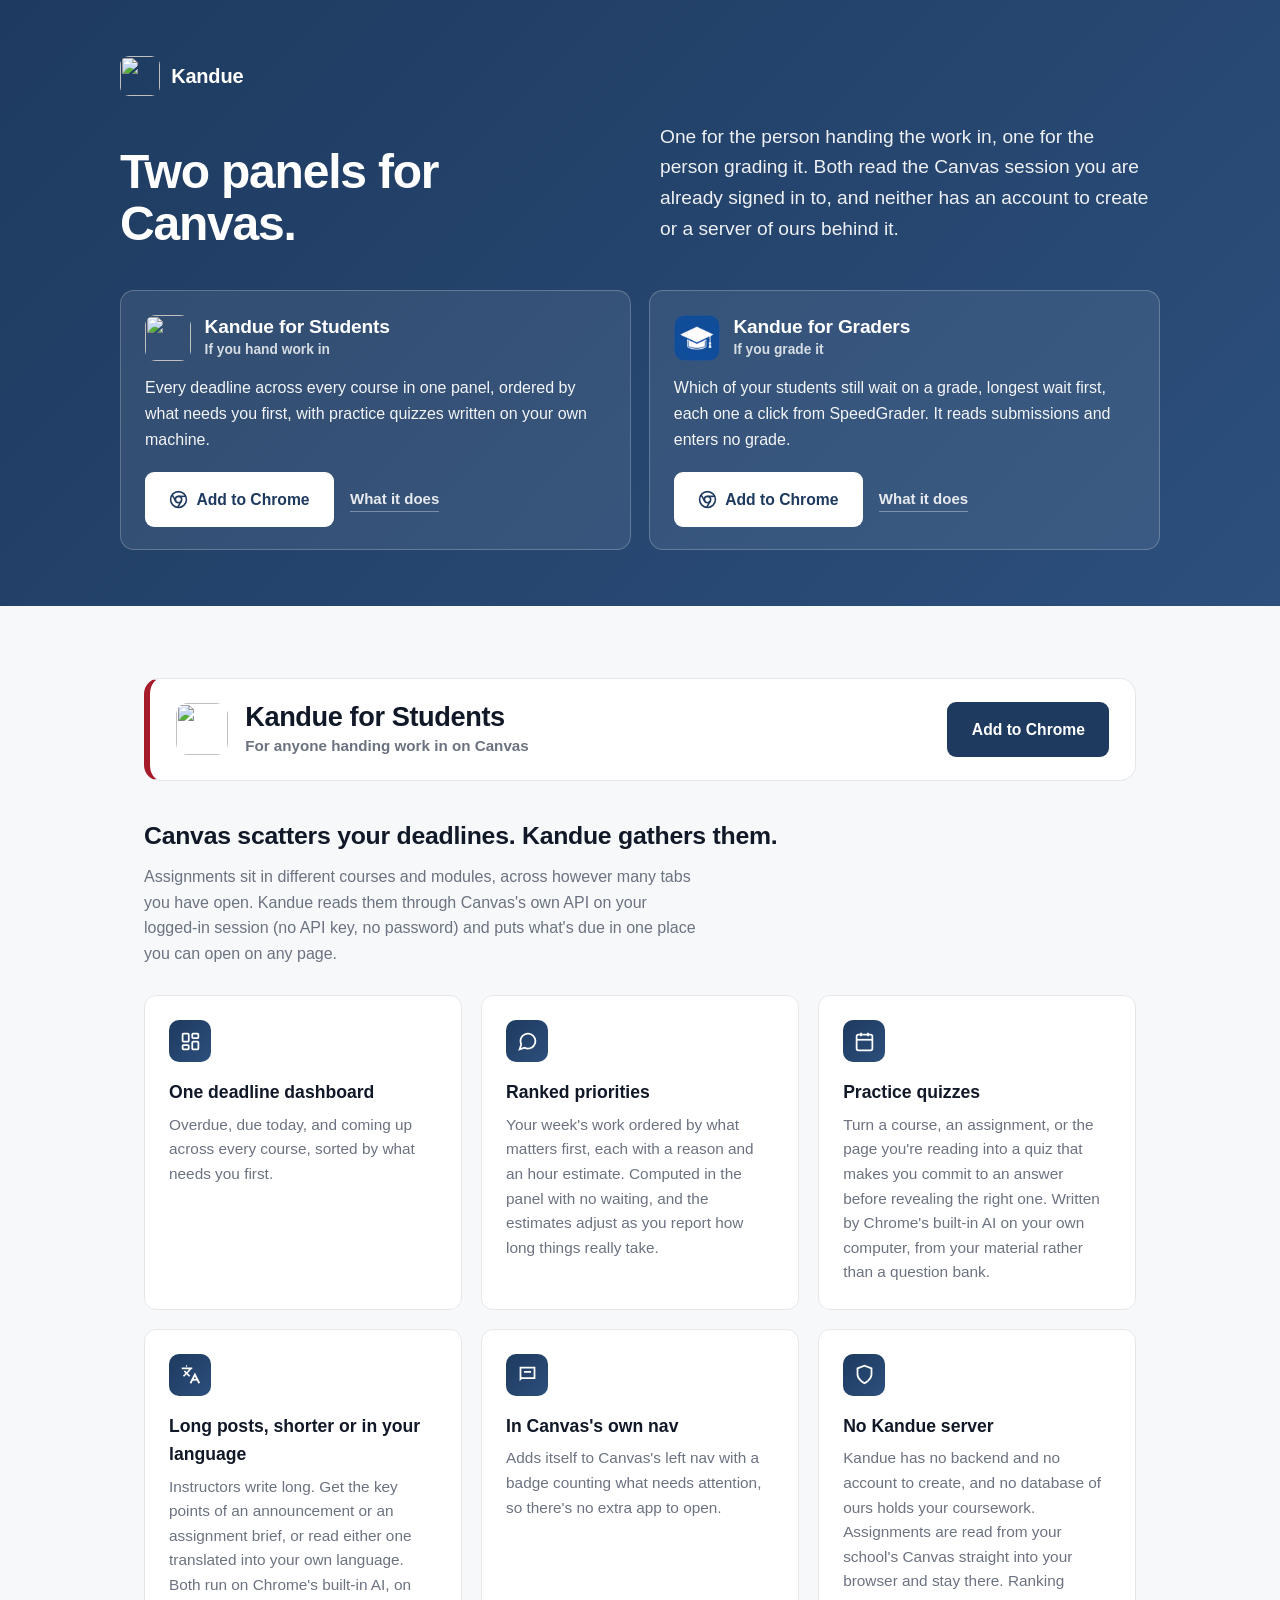
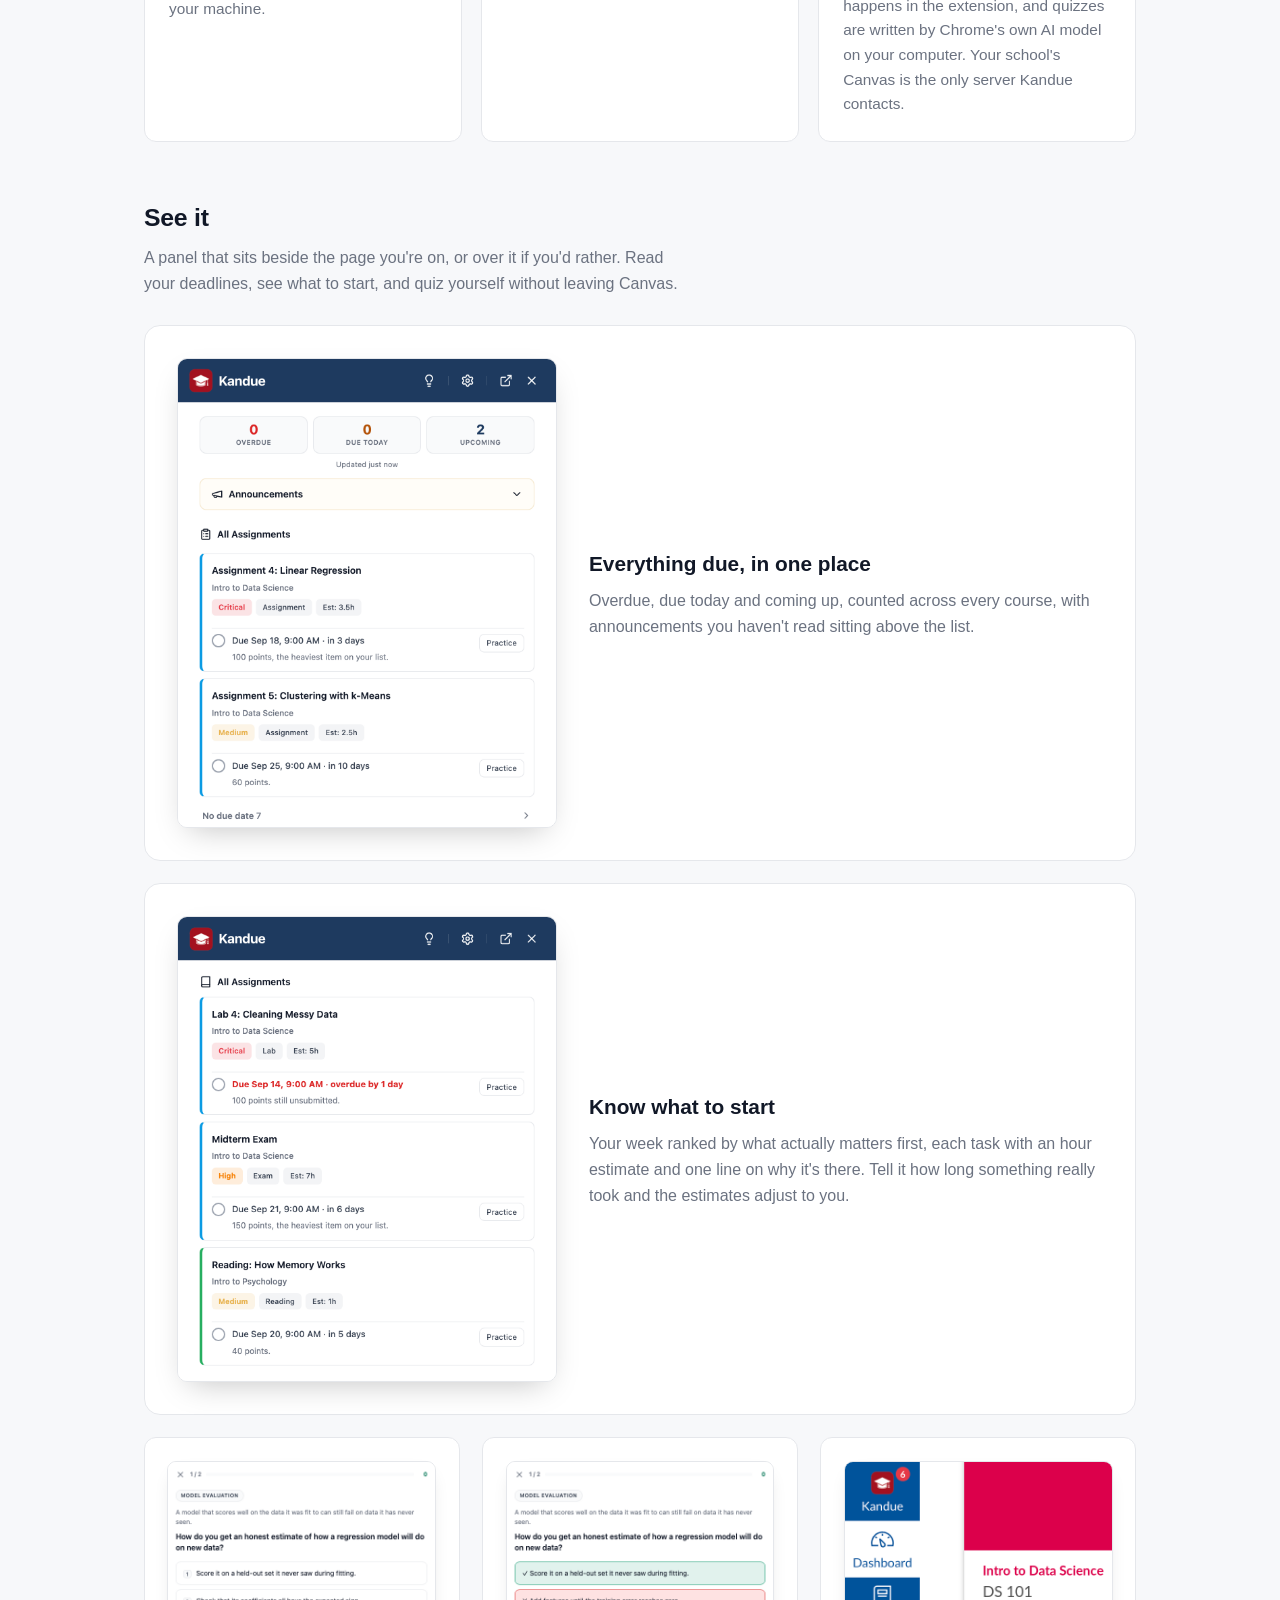
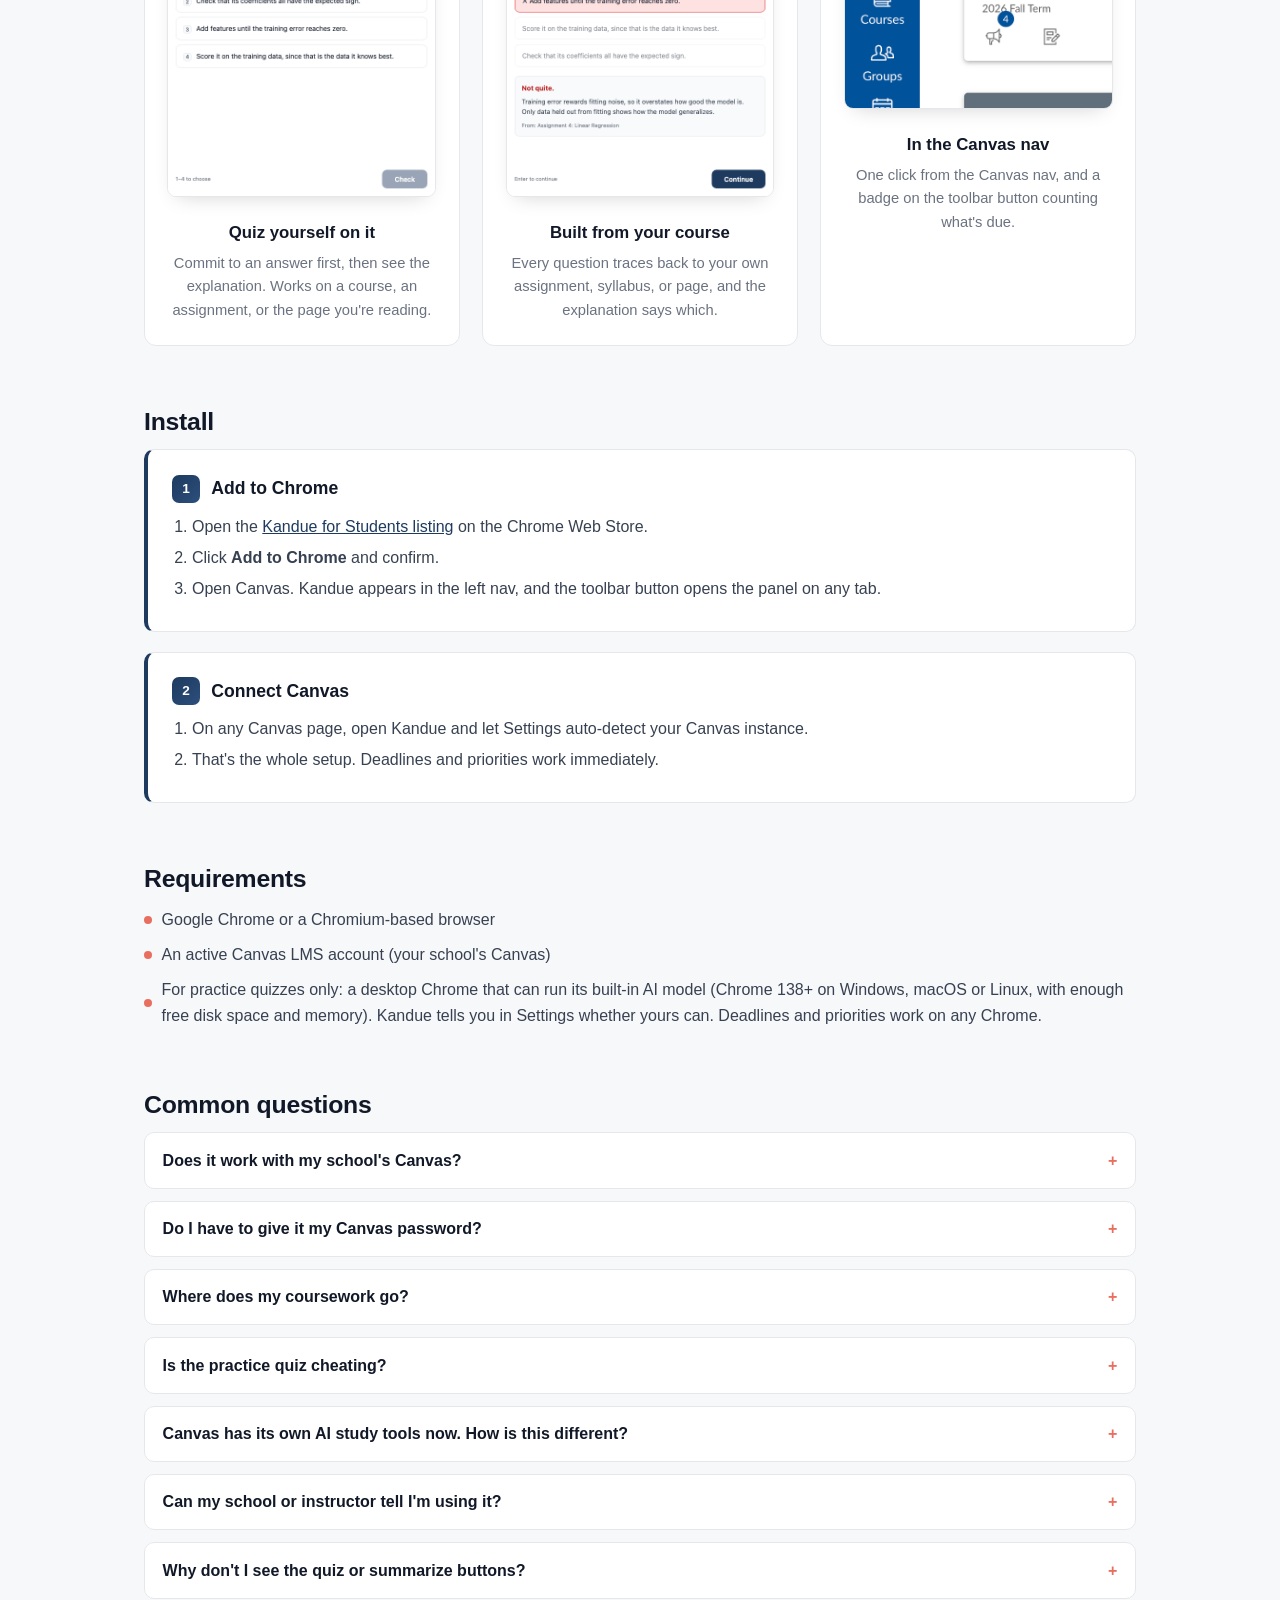
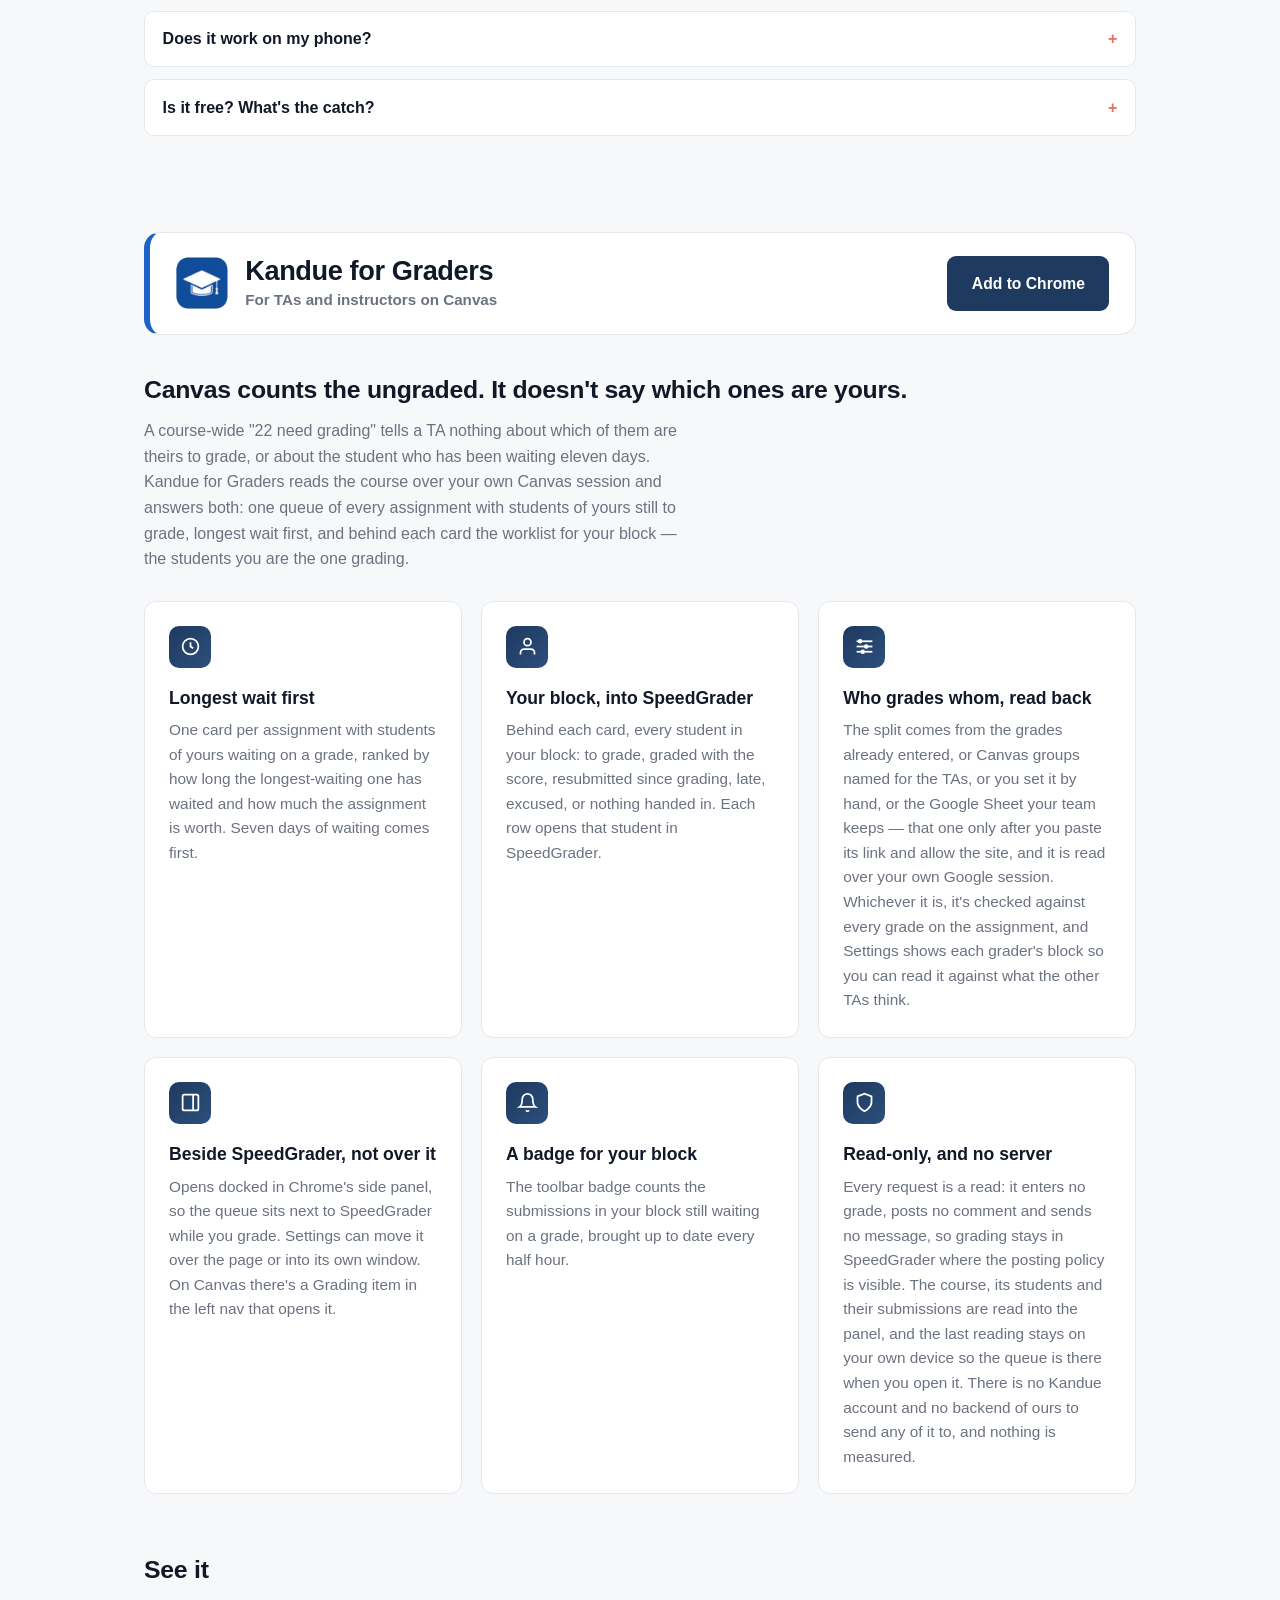
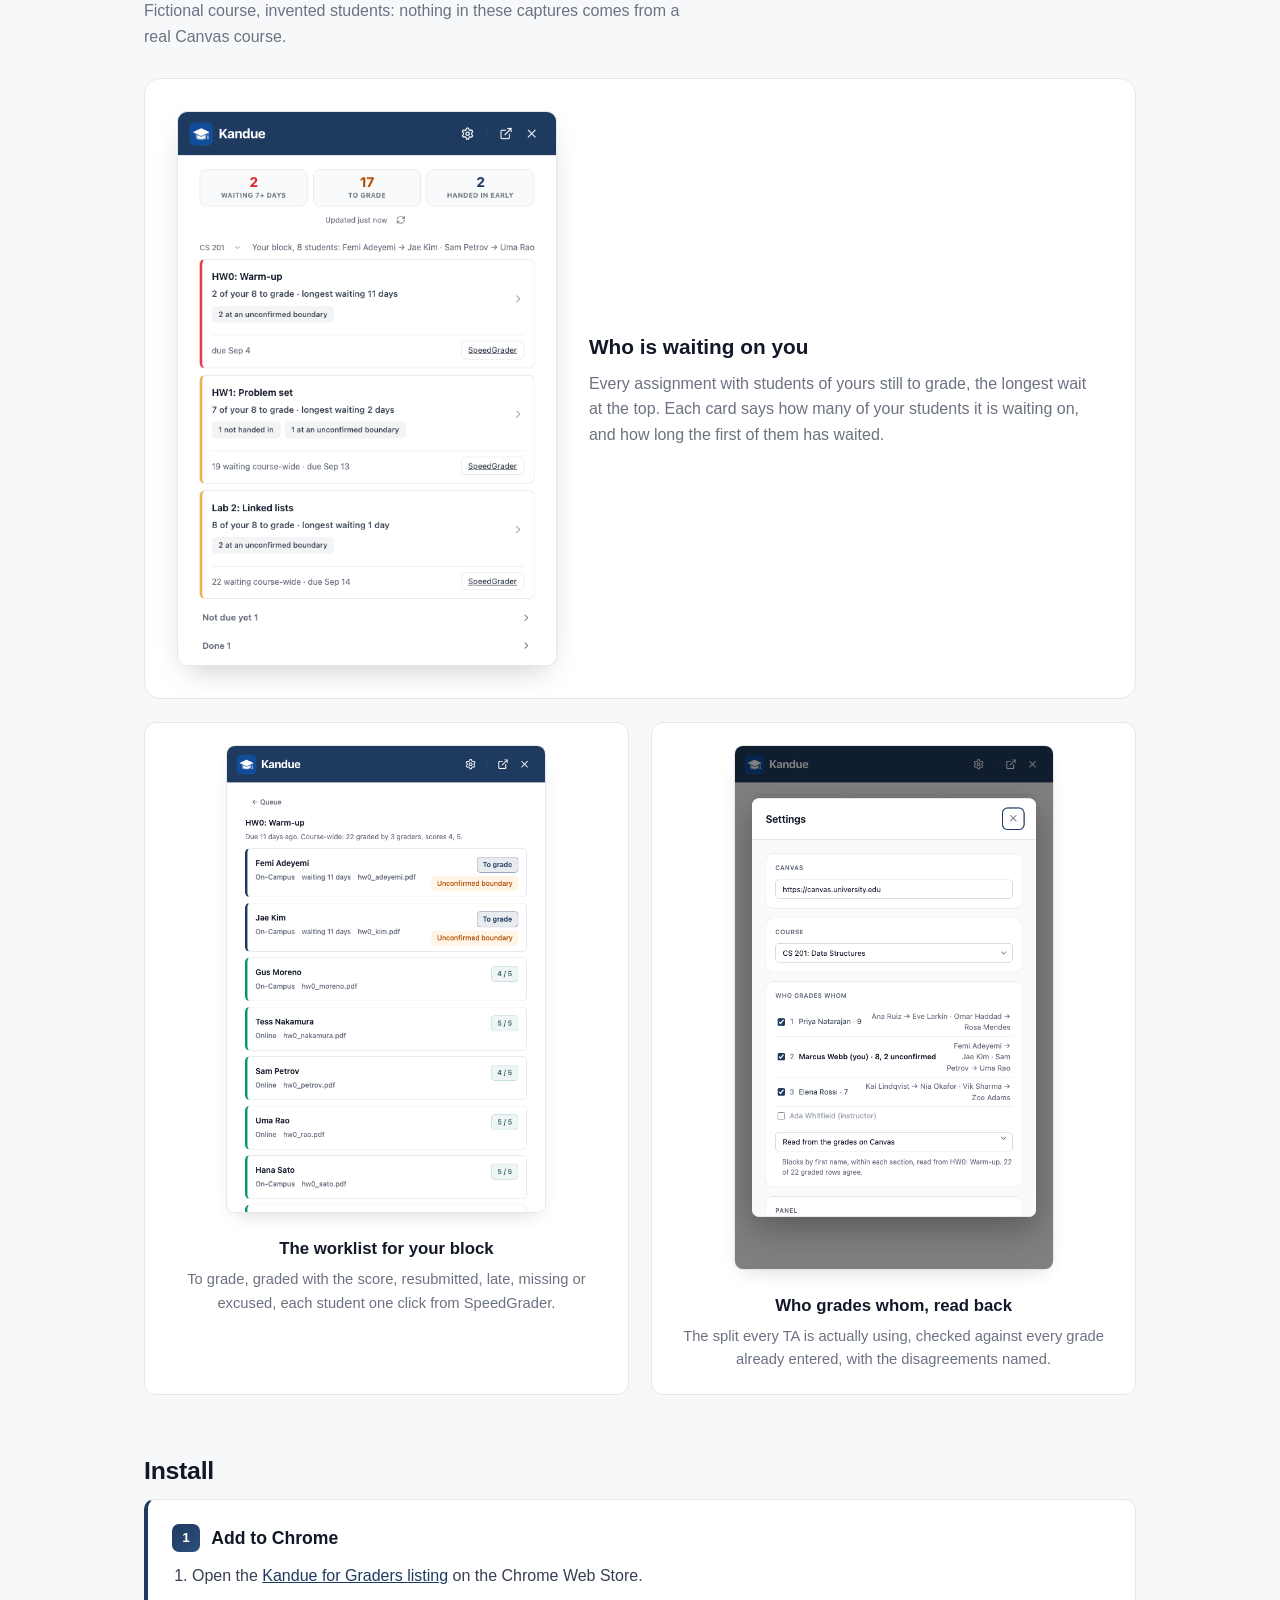
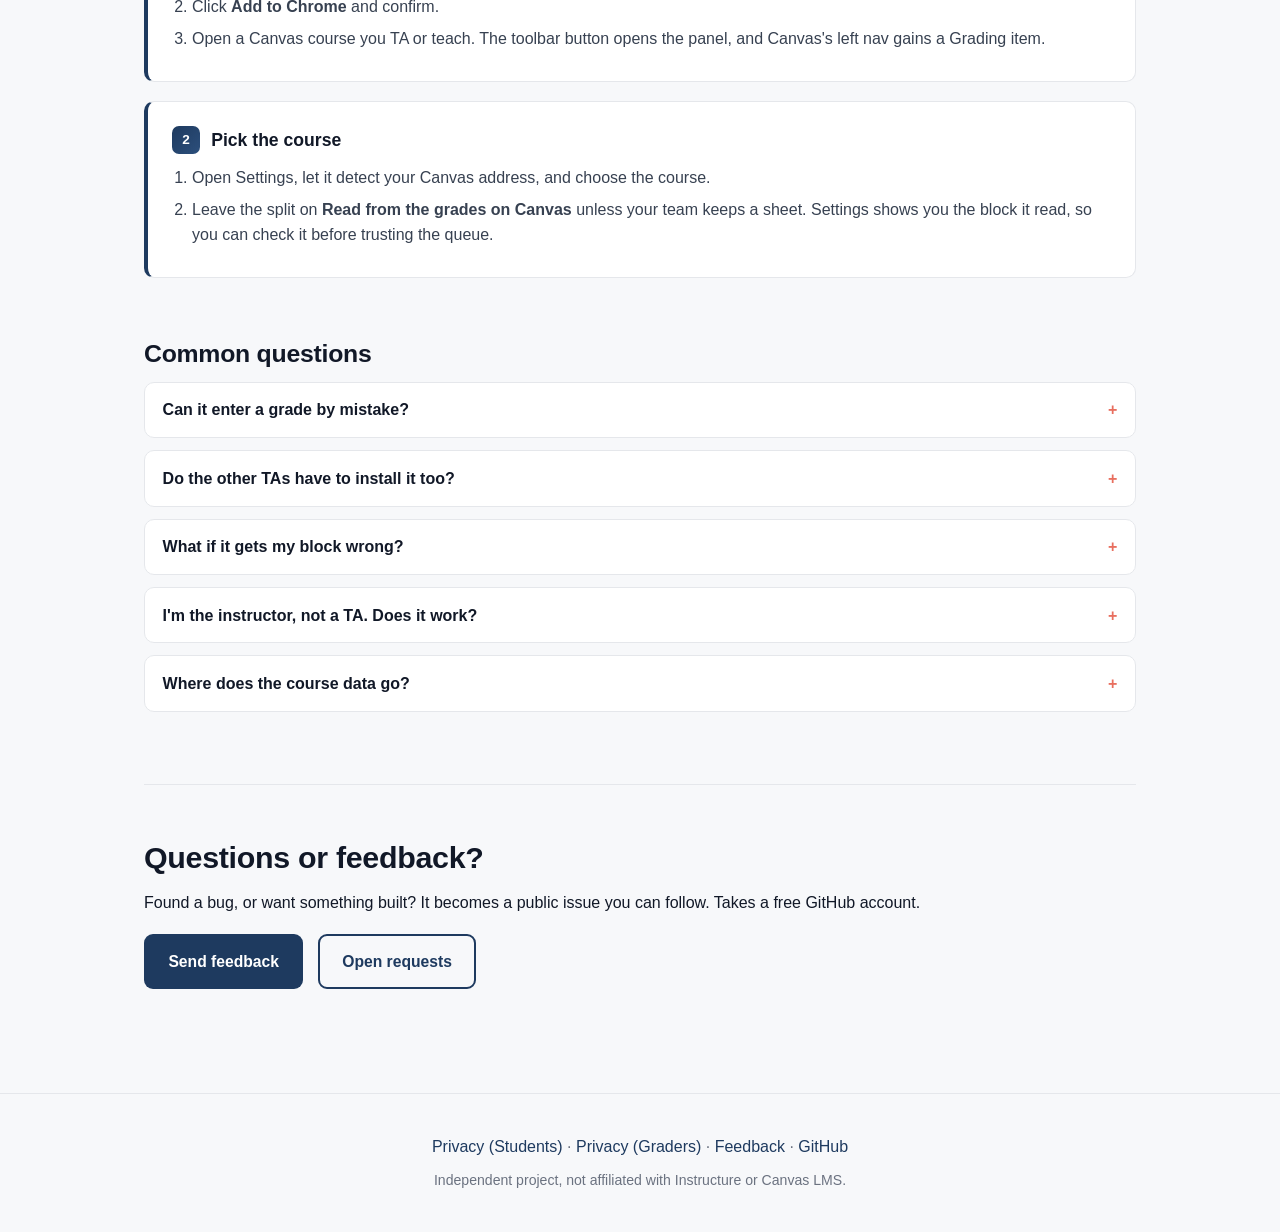
==== docs/index.html @ 19f3e40b "Cold read: the graders copy said the reading is not kept, and it is Three things a TA with no histor" ====
<!DOCTYPE html>
<html lang="en">
<head>
    <meta charset="UTF-8">
    <meta name="viewport" content="width=device-width, initial-scale=1.0">
    <title>Kandue: two panels for Canvas</title>
    <meta name="description" content="Two Chrome extensions for Canvas LMS. Kandue for Students puts every deadline in one panel, ranked, with practice quizzes written by Chrome's built-in AI on your own machine. Kandue for Graders shows a TA which students still wait on a grade, longest wait first. No signup, no API key, and no server of ours.">
    <link rel="icon" href="icon.png" type="image/png">

    <!-- Social sharing -->
    <meta property="og:type" content="website">
    <meta property="og:title" content="Kandue: two panels for Canvas">
    <meta property="og:description" content="One panel for the student handing work in, one for the TA grading it. Both read your own Canvas session, with no account to create and no server of ours.">
    <!-- og:image must be absolute: scrapers resolve it with no base document, so a
         bare filename silently yields a preview card with no image. -->
    <meta property="og:image" content="https://kandue.app/ss1.png">
    <meta property="og:image:alt" content="The Kandue panel listing Canvas assignments by due date">
    <meta property="og:url" content="https://kandue.app/">
    <meta name="twitter:card" content="summary_large_image">

    <link rel="stylesheet" href="motion.css">
    <style>
        :root {
            --navy: #1E3A5F;
            --navy-2: #2C4F7C;
            --coral: #E86F5F;
            --ink: #111827;
            --muted: #6B7280;
            --line: #E5E7EB;
            --bg: #F7F8FA;
            --card: #FFFFFF;
            --grad: linear-gradient(135deg, #1E3A5F 0%, #2C4F7C 100%);
            /* The two products are told apart by their own icons in the store and
               in Chrome's toolbar, so the page uses the same two colours as its
               only product-level distinction: everything else stays shared, which
               is the true thing about them. */
            --students: #A61B29;
            --graders: #1D63C7;
        }
        * { margin: 0; padding: 0; box-sizing: border-box; }
        html { scroll-behavior: smooth; }
        body {
            font-family: -apple-system, BlinkMacSystemFont, 'Segoe UI', Roboto, 'Helvetica Neue', Arial, sans-serif;
            line-height: 1.6;
            color: var(--ink);
            background: var(--bg);
            -webkit-font-smoothing: antialiased;
        }
        a { color: var(--navy); }
        :focus-visible { outline: 3px solid var(--coral); outline-offset: 2px; border-radius: 4px; }

        /* ── Hero ─────────────────────────────────────────────── */
        .hero {
            background: var(--grad);
            color: #fff;
            padding: 3.5rem 1.5rem 3.5rem;
        }
        .hero-inner { max-width: 1040px; margin: 0 auto; }
        /* Headline and lede share the width rather than stacking in the left
           half, which left the top right of the band empty. */
        .hero-top { display: grid; grid-template-columns: 1fr 1fr; gap: 2.5rem; align-items: end; }
        .brand { display: flex; align-items: center; gap: 0.7rem; margin-bottom: 1.6rem; }
        .brand img { width: 40px; height: 40px; border-radius: 9px; }
        .brand span { font-size: 1.25rem; font-weight: 800; letter-spacing: -0.01em; }
        .hero h1 {
            font-size: 3rem;
            font-weight: 800;
            line-height: 1.08;
            letter-spacing: -0.025em;
        }
        .hero .lede { font-size: 1.2rem; opacity: 0.92; max-width: 46ch; padding-bottom: 0.35rem; }

        /* ── The two products ─────────────────────────────────── */
        /* The page's structure is the split itself: a visitor arrives here from
           one of two store listings and the first thing the page owes them is
           which half is theirs. */
        .chooser {
            display: grid; grid-template-columns: 1fr 1fr; gap: 1.1rem;
            margin-top: 2.5rem;
        }
        .pick {
            background: rgba(255,255,255,0.08);
            border: 1px solid rgba(255,255,255,0.22);
            border-radius: 14px; padding: 1.5rem 1.5rem 1.35rem;
            display: flex; flex-direction: column;
        }
        .pick-top { display: flex; align-items: center; gap: 0.85rem; margin-bottom: 0.9rem; }
        .pick-top img { width: 46px; height: 46px; border-radius: 11px; flex-shrink: 0; }
        .pick-name { font-size: 1.2rem; font-weight: 800; letter-spacing: -0.01em; line-height: 1.25; }
        .pick-who { font-size: 0.86rem; opacity: 0.8; font-weight: 600; }
        .pick-line { font-size: 1rem; opacity: 0.94; margin-bottom: 1.25rem; flex-grow: 1; }
        .pick-cta { display: flex; align-items: center; gap: 1rem; flex-wrap: wrap; }
        .pick-more { color: #fff; opacity: 0.88; font-weight: 600; font-size: 0.94rem; text-decoration: none; border-bottom: 1px solid rgba(255,255,255,0.4); }
        .pick-more:hover { opacity: 1; }

        .cta-buttons { display: flex; gap: 0.9rem; flex-wrap: wrap; }
        .btn {
            display: inline-flex; align-items: center; gap: 0.5rem;
            padding: 0.8rem 1.4rem; border-radius: 9px;
            text-decoration: none; font-weight: 700; font-size: 0.98rem;
            transition: transform 0.15s var(--ease), box-shadow 0.15s var(--ease), background 0.15s var(--ease);
            border: 2px solid transparent;
        }
        .btn-primary { background: #fff; color: var(--navy); }
        .btn-primary:hover { transform: translateY(-2px); box-shadow: 0 10px 24px rgba(0,0,0,0.25); }
        .btn-ghost { background: transparent; color: #fff; border-color: rgba(255,255,255,0.5); }
        .btn-ghost:hover { background: rgba(255,255,255,0.1); }
        .btn-solid { background: var(--navy); color: #fff; }
        .btn-solid:hover { transform: translateY(-2px); box-shadow: 0 10px 24px rgba(30,58,95,0.3); }
        .btn-outline { background: transparent; color: var(--navy); border-color: var(--navy); }
        .btn-outline:hover { background: rgba(30,58,95,0.07); }
        .icon { width: 19px; height: 19px; flex-shrink: 0; }

        /* ── Layout ───────────────────────────────────────────── */
        main { max-width: 1040px; margin: 0 auto; padding: 3rem 1.5rem; }
        .section { margin-bottom: 3.5rem; }
        .section > h3 {
            font-size: 1.55rem; font-weight: 800; letter-spacing: -0.01em;
            margin-bottom: 0.5rem; color: var(--ink);
        }
        .section > .sub { color: var(--muted); margin-bottom: 1.8rem; max-width: 62ch; }

        /* A product's own run of the page, opened by a header band carrying its
           icon and its Add to Chrome, so scrolling never leaves you unsure which
           extension the screenshots below belong to. */
        .product { scroll-margin-top: 1rem; padding-top: 1.5rem; margin-bottom: 4.5rem; }
        .product-head {
            display: flex; align-items: center; gap: 1.1rem; flex-wrap: wrap;
            padding: 1.4rem 1.6rem; border-radius: 16px;
            background: var(--card); border: 1px solid var(--line);
            border-left: 6px solid var(--accent);
            margin-bottom: 2.2rem;
        }
        .product-head img { width: 52px; height: 52px; border-radius: 12px; }
        .product-head .titles { flex-grow: 1; min-width: 14rem; }
        .product-head h2 { font-size: 1.7rem; font-weight: 800; letter-spacing: -0.015em; line-height: 1.2; }
        .product-head .who { color: var(--muted); font-weight: 600; font-size: 0.95rem; }
        #students { --accent: var(--students); }
        #graders  { --accent: var(--graders); }

        /* ── Features ─────────────────────────────────────────── */
        .features { display: grid; grid-template-columns: repeat(auto-fit, minmax(260px, 1fr)); gap: 1.2rem; }
        .feature {
            background: var(--card); border: 1px solid var(--line);
            border-radius: 12px; padding: 1.5rem;
        }
        .feature .badge {
            width: 42px; height: 42px; border-radius: 10px; background: var(--grad);
            display: flex; align-items: center; justify-content: center; margin-bottom: 1rem;
        }
        .feature .badge svg { width: 21px; height: 21px; color: #fff; }
        .feature h4 { font-size: 1.1rem; font-weight: 700; margin-bottom: 0.4rem; color: var(--ink); }
        .feature p { color: var(--muted); font-size: 0.96rem; }

        /* ── Screenshots ──────────────────────────────────────── */
        .shot-feature {
            display: grid; grid-template-columns: 0.85fr 1.15fr; gap: 2rem; align-items: center;
            background: var(--card); border: 1px solid var(--line); border-radius: 16px;
            padding: 2rem; margin-bottom: 1.4rem;
        }
        .shot-feature img { width: 100%; height: auto; border-radius: 10px; border: 1px solid var(--line); box-shadow: 0 12px 30px -12px rgba(0,0,0,0.25); }
        .shot-feature h4 { font-size: 1.3rem; font-weight: 800; margin-bottom: 0.5rem; }
        .shot-feature p { color: var(--muted); }
        .shot-grid { display: grid; grid-template-columns: repeat(auto-fit, minmax(280px, 1fr)); gap: 1.4rem; }
        .shot {
            background: var(--card); border: 1px solid var(--line); border-radius: 12px;
            padding: 1.4rem; text-align: center;
        }
        .shot img { width: 100%; height: auto; max-width: 320px; border-radius: 9px; border: 1px solid var(--line); box-shadow: 0 8px 20px -10px rgba(0,0,0,0.2); }
        .shot h4 { font-size: 1.05rem; font-weight: 700; margin: 1rem 0 0.3rem; }
        .shot p { color: var(--muted); font-size: 0.92rem; }

        /* ── Install ──────────────────────────────────────────── */
        .steps { display: grid; gap: 1.2rem; }
        .step {
            background: var(--card); border: 1px solid var(--line); border-left: 4px solid var(--navy);
            border-radius: 10px; padding: 1.5rem;
        }
        .step h4 { display: flex; align-items: center; gap: 0.7rem; font-size: 1.1rem; margin-bottom: 0.7rem; }
        .step-badge {
            display: inline-flex; align-items: center; justify-content: center;
            width: 28px; height: 28px; background: var(--grad); color: #fff;
            border-radius: 7px; font-size: 0.85rem; font-weight: 800; flex-shrink: 0;
        }
        .step ol { margin-left: 1.25rem; color: #374151; }
        .step ol li { margin-bottom: 0.35rem; }
        .step code {
            background: var(--bg); padding: 0.15rem 0.45rem; border-radius: 5px;
            font-family: ui-monospace, 'SF Mono', Monaco, monospace; font-size: 0.85rem;
            color: var(--navy); border: 1px solid var(--line);
        }

        .faq { display: grid; gap: 0.75rem; }
        .faq details { border: 1px solid #e5e7eb; border-radius: 10px; background: #fff; }
        .faq summary { cursor: pointer; padding: 0.9rem 1.1rem; font-weight: 600; color: #111827; list-style: none; }
        .faq summary::-webkit-details-marker { display: none; }
        .faq summary::after { content: "+"; float: right; color: var(--coral); font-weight: 700; }
        .faq details[open] summary::after { content: "\2212"; }
        .faq details[open] summary { border-bottom: 1px solid #f3f4f6; }
        .faq p { padding: 0.9rem 1.1rem; margin: 0; color: #374151; }
        .req { list-style: none; display: grid; gap: 0.6rem; }
        .req li { display: flex; align-items: center; gap: 0.6rem; color: #374151; }
        .req li::before { content: ""; width: 8px; height: 8px; border-radius: 50%; background: var(--coral); flex-shrink: 0; }

        .closing { border-top: 1px solid var(--line); padding-top: 3rem; }
        .closing h2 { font-size: 1.9rem; font-weight: 800; letter-spacing: -0.01em; margin-bottom: 0.5rem; }

        .footer { text-align: center; padding: 2.5rem 1.5rem; color: var(--muted); border-top: 1px solid var(--line); }
        .footer a { color: var(--navy); text-decoration: none; }
        .footer a:hover { text-decoration: underline; }
        .footer .disclaimer { margin-top: 0.6rem; font-size: 0.88rem; }

        @media (max-width: 820px) {
            .hero h1 { font-size: 2.2rem; }
            .hero-top { grid-template-columns: 1fr; gap: 1rem; align-items: start; }
            .chooser { grid-template-columns: 1fr; }
            .shot-feature { grid-template-columns: 1fr; }
            .product-head { padding: 1.2rem; }
        }
        @media (prefers-reduced-motion: reduce) {
            html { scroll-behavior: auto; }
            * { transition: none !important; }
        }
    </style>
</head>
<body>
    <header class="hero">
        <div class="hero-inner">
            <div class="brand">
                <img src="icon.png" alt="" width="40" height="40">
                <span>Kandue</span>
            </div>
            <div class="hero-top">
                <h1>Two panels for Canvas.</h1>
                <p class="lede">One for the person handing the work in, one for the person grading it. Both read the Canvas session you are already signed in to, and neither has an account to create or a server of ours behind it.</p>
            </div>

            <div class="chooser">
                <div class="pick">
                    <div class="pick-top">
                        <img src="icon.png" alt="" width="46" height="46">
                        <div>
                            <div class="pick-name">Kandue for Students</div>
                            <div class="pick-who">If you hand work in</div>
                        </div>
                    </div>
                    <p class="pick-line">Every deadline across every course in one panel, ordered by what needs you first, with practice quizzes written on your own machine.</p>
                    <div class="pick-cta">
                        <a class="btn btn-primary" href="https://chromewebstore.google.com/detail/plodbfednbjngcmckbcilgpkhgijgado">
                            <svg class="icon" viewBox="0 0 24 24" fill="none" stroke="currentColor" stroke-width="2"><circle cx="12" cy="12" r="10"></circle><circle cx="12" cy="12" r="4"></circle><line x1="21.17" y1="8" x2="12" y2="8"></line><line x1="3.95" y1="6.06" x2="8.54" y2="14"></line><line x1="10.88" y1="21.94" x2="15.46" y2="14"></line></svg>
                            Add to Chrome
                        </a>
                        <a class="pick-more" href="#students">What it does</a>
                    </div>
                </div>

                <div class="pick">
                    <div class="pick-top">
                        <img src="icon-graders.png" alt="" width="46" height="46">
                        <div>
                            <div class="pick-name">Kandue for Graders</div>
                            <div class="pick-who">If you grade it</div>
                        </div>
                    </div>
                    <p class="pick-line">Which of your students still wait on a grade, longest wait first, each one a click from SpeedGrader. It reads submissions and enters no grade.</p>
                    <div class="pick-cta">
                        <a class="btn btn-primary" href="https://chromewebstore.google.com/detail/jimgnnnfaicmhhjlpgdejbnajbhjokdp">
                            <svg class="icon" viewBox="0 0 24 24" fill="none" stroke="currentColor" stroke-width="2"><circle cx="12" cy="12" r="10"></circle><circle cx="12" cy="12" r="4"></circle><line x1="21.17" y1="8" x2="12" y2="8"></line><line x1="3.95" y1="6.06" x2="8.54" y2="14"></line><line x1="10.88" y1="21.94" x2="15.46" y2="14"></line></svg>
                            Add to Chrome
                        </a>
                        <a class="pick-more" href="#graders">What it does</a>
                    </div>
                </div>
            </div>
        </div>
    </header>

    <main>
        <!-- ══ Kandue for Students ══════════════════════════════ -->
        <div class="product" id="students">
            <div class="product-head">
                <img src="icon.png" alt="" width="52" height="52">
                <div class="titles">
                    <h2>Kandue for Students</h2>
                    <div class="who">For anyone handing work in on Canvas</div>
                </div>
                <a class="btn btn-solid" href="https://chromewebstore.google.com/detail/plodbfednbjngcmckbcilgpkhgijgado">Add to Chrome</a>
            </div>

            <section class="section">
                <h3>Canvas scatters your deadlines. Kandue gathers them.</h3>
                <p class="sub">Assignments sit in different courses and modules, across however many tabs you have open. Kandue reads them through Canvas's own API on your logged-in session (no API key, no password) and puts what's due in one place you can open on any page.</p>
                <div class="features">
                    <div class="feature">
                        <div class="badge"><svg viewBox="0 0 24 24" fill="none" stroke="currentColor" stroke-width="2"><rect x="3" y="3" width="7" height="9" rx="1"></rect><rect x="14" y="3" width="7" height="5" rx="1"></rect><rect x="14" y="12" width="7" height="9" rx="1"></rect><rect x="3" y="16" width="7" height="5" rx="1"></rect></svg></div>
                        <h4>One deadline dashboard</h4>
                        <p>Overdue, due today, and coming up across every course, sorted by what needs you first.</p>
                    </div>
                    <div class="feature">
                        <div class="badge"><svg viewBox="0 0 24 24" fill="none" stroke="currentColor" stroke-width="2"><path d="M21 11.5a8.38 8.38 0 0 1-.9 3.8 8.5 8.5 0 0 1-7.6 4.7 8.38 8.38 0 0 1-3.8-.9L3 21l1.9-5.7a8.38 8.38 0 0 1-.9-3.8 8.5 8.5 0 0 1 4.7-7.6 8.38 8.38 0 0 1 3.8-.9h.5a8.48 8.48 0 0 1 8 8v.5z"></path></svg></div>
                        <h4>Ranked priorities</h4>
                        <p>Your week's work ordered by what matters first, each with a reason and an hour estimate. Computed in the panel with no waiting, and the estimates adjust as you report how long things really take.</p>
                    </div>
                    <div class="feature">
                        <div class="badge"><svg viewBox="0 0 24 24" fill="none" stroke="currentColor" stroke-width="2"><rect x="3" y="4" width="18" height="18" rx="2"></rect><line x1="16" y1="2" x2="16" y2="6"></line><line x1="8" y1="2" x2="8" y2="6"></line><line x1="3" y1="10" x2="21" y2="10"></line></svg></div>
                        <h4>Practice quizzes</h4>
                        <p>Turn a course, an assignment, or the page you're reading into a quiz that makes you commit to an answer before revealing the right one. Written by Chrome's built-in AI on your own computer, from your material rather than a question bank.</p>
                    </div>
                    <div class="feature">
                        <div class="badge"><svg viewBox="0 0 24 24" fill="none" stroke="currentColor" stroke-width="2"><path d="M5 8l6 6"></path><path d="M4 14l6-6 2-3"></path><path d="M2 5h12"></path><path d="M7 2h1"></path><path d="M22 22l-5-10-5 10"></path><path d="M14 18h6"></path></svg></div>
                        <h4>Long posts, shorter or in your language</h4>
                        <p>Instructors write long. Get the key points of an announcement or an assignment brief, or read either one translated into your own language. Both run on Chrome's built-in AI, on your machine.</p>
                    </div>
                    <div class="feature">
                        <div class="badge"><svg viewBox="0 0 24 24" fill="none" stroke="currentColor" stroke-width="2"><path d="M4 4h16v12H5.17L4 17.17V4z"></path><line x1="8" y1="9" x2="16" y2="9"></line></svg></div>
                        <h4>In Canvas's own nav</h4>
                        <p>Adds itself to Canvas's left nav with a badge counting what needs attention, so there's no extra app to open.</p>
                    </div>
                    <div class="feature">
                        <div class="badge"><svg viewBox="0 0 24 24" fill="none" stroke="currentColor" stroke-width="2"><path d="M12 22s8-4 8-10V5l-8-3-8 3v7c0 6 8 10 8 10z"></path></svg></div>
                        <h4>No Kandue server</h4>
                        <p>Kandue has no backend and no account to create, and no database of ours holds your coursework. Assignments are read from your school's Canvas straight into your browser and stay there. Ranking happens in the extension, and quizzes are written by Chrome's own AI model on your computer. Your school's Canvas is the only server Kandue contacts.</p>
                    </div>
                </div>
            </section>

            <section class="section">
                <h3>See it</h3>
                <p class="sub">A panel that sits beside the page you're on, or over it if you'd rather. Read your deadlines, see what to start, and quiz yourself without leaving Canvas.</p>

                <div class="shot-feature">
                    <img src="ss1.png" width="1120" height="1386" alt="The Kandue panel showing overdue, due-today and upcoming counts, an announcements row, and assignments listed with their course, urgency chip and hour estimate" loading="lazy" decoding="async">
                    <div>
                        <h4>Everything due, in one place</h4>
                        <p>Overdue, due today and coming up, counted across every course, with announcements you haven't read sitting above the list.</p>
                    </div>
                </div>

                <div class="shot-feature">
                    <img src="ss-priorities.png" width="560" height="687" alt="The Kandue assignment queue with a lab, an exam and a reading ranked Critical, High and Medium, each with an hour estimate and a one-line reason" loading="lazy" decoding="async">
                    <div>
                        <h4>Know what to start</h4>
                        <p>Your week ranked by what actually matters first, each task with an hour estimate and one line on why it's there. Tell it how long something really took and the estimates adjust to you.</p>
                    </div>
                </div>

                <div class="shot-grid">
                    <div class="shot">
                        <img src="ss-quiz.png" width="560" height="700" alt="A Kandue practice quiz asking how to get an honest estimate of how a regression model will do on new data, with four answer choices to pick from" loading="lazy" decoding="async">
                        <h4>Quiz yourself on it</h4>
                        <p>Commit to an answer first, then see the explanation. Works on a course, an assignment, or the page you're reading.</p>
                    </div>
                    <div class="shot">
                        <img src="ss-quiz-reveal.png" width="560" height="700" alt="The same quiz after answering: the chosen option marked wrong in red, the correct option marked in green, and an explanation of why, credited to 'Assignment 4: Linear Regression'" loading="lazy" decoding="async">
                        <h4>Built from your course</h4>
                        <p>Every question traces back to your own assignment, syllabus, or page, and the explanation says which.</p>
                    </div>
                    <div class="shot">
                        <img src="ss4.png" width="578" height="532" alt="Kandue at the top of the Canvas left navigation with a red deadline badge, above Dashboard" loading="lazy" decoding="async">
                        <h4>In the Canvas nav</h4>
                        <p>One click from the Canvas nav, and a badge on the toolbar button counting what's due.</p>
                    </div>
                </div>
            </section>

            <section class="section">
                <h3>Install</h3>
                <div class="steps">
                    <div class="step">
                        <h4><span class="step-badge">1</span> Add to Chrome</h4>
                        <ol>
                            <li>Open the <a href="https://chromewebstore.google.com/detail/plodbfednbjngcmckbcilgpkhgijgado">Kandue for Students listing</a> on the Chrome Web Store.</li>
                            <li>Click <strong>Add to Chrome</strong> and confirm.</li>
                            <li>Open Canvas. Kandue appears in the left nav, and the toolbar button opens the panel on any tab.</li>
                        </ol>
                    </div>
                    <div class="step">
                        <h4><span class="step-badge">2</span> Connect Canvas</h4>
                        <ol>
                            <li>On any Canvas page, open Kandue and let Settings auto-detect your Canvas instance.</li>
                            <li>That's the whole setup. Deadlines and priorities work immediately.</li>
                        </ol>
                    </div>
                </div>
            </section>

            <section class="section">
                <h3>Requirements</h3>
                <ul class="req">
                    <li>Google Chrome or a Chromium-based browser</li>
                    <li>An active Canvas LMS account (your school's Canvas)</li>
                    <li>For practice quizzes only: a desktop Chrome that can run its built-in AI model (Chrome 138+ on Windows, macOS or Linux, with enough free disk space and memory). Kandue tells you in Settings whether yours can. Deadlines and priorities work on any Chrome.</li>
                </ul>
            </section>

            <section class="section">
                <h3>Common questions</h3>
                <div class="faq">
                    <details>
                        <summary>Does it work with my school's Canvas?</summary>
                        <p>If your Canvas lives on a <code>.edu</code> address or on <code>instructure.com</code>, yes, Kandue detects it automatically. If your school uses its own domain, you can enter it in Settings and grant access to that one site. Kandue works with the login you already have, so there's no separate account and no API key to request.</p>
                    </details>
                    <details>
                        <summary>Do I have to give it my Canvas password?</summary>
                        <p>No, and there is no way to. Kandue reads Canvas through your browser's existing logged-in session, the same way the Canvas site itself does. It never sees your password, and there's no API key to generate.</p>
                    </details>
                    <details>
                        <summary>Where does my coursework go?</summary>
                        <p>Nowhere. It's read from your school's Canvas into your browser and stays there. There is no Kandue server and no account to create, because the extension is the whole product. The AI features run on a model inside Chrome, on your own computer, so even those send nothing. Full detail in the <a href="privacy.html">privacy policy</a>.</p>
                    </details>
                    <details>
                        <summary>Is the practice quiz cheating?</summary>
                        <p>No, and it can't become that. Questions come only from learning material: a syllabus, an assignment description, or the page you're reading. The code never calls the Canvas endpoint that holds real quiz questions, so there is nothing to point it at. It writes practice questions on the subject for you to test yourself against.</p>
                    </details>
                    <details>
                        <summary>Canvas has its own AI study tools now. How is this different?</summary>
                        <p>Instructure sells AI-generated flashcards and practice quizzes, but only in its top Canvas tier, which most schools don't buy. For most students those tools aren't actually there. Kandue's practice quizzes work regardless of what your school purchased, and they are generated on your own computer instead of a vendor's servers. They cost nothing.</p>
                    </details>
                    <details>
                        <summary>Can my school or instructor tell I'm using it?</summary>
                        <p>Kandue makes the same kind of requests to Canvas that your browser already makes when you use the site, so there is no Kandue-specific reporting. It sends nothing to us, because there's nowhere to send it, and it never writes to Canvas either.</p>
                    </details>
                    <details>
                        <summary>Why don't I see the quiz or summarize buttons?</summary>
                        <p>Those run on Chrome's built-in AI model, which needs a desktop Chrome with room to store the model (roughly 22GB free space, and either a 4GB+ graphics card or 16GB of RAM). Kandue checks and tells you in Settings, and hides the buttons instead of showing ones that fail. Your deadlines and priorities work on any Chrome regardless.</p>
                    </details>
                    <details>
                        <summary>Does it work on my phone?</summary>
                        <p>Not yet. Chrome extensions don't run on Chrome for Android or iOS, and Kandue is a desktop browser extension.</p>
                    </details>
                    <details>
                        <summary>Is it free? What's the catch?</summary>
                        <p>Free, with no paid tier and no ads. There's no server to run and no inference to pay for, which is exactly why it can stay that way.</p>
                    </details>
                </div>
            </section>
        </div>

        <!-- ══ Kandue for Graders ═══════════════════════════════ -->
        <div class="product" id="graders">
            <div class="product-head">
                <img src="icon-graders.png" alt="" width="52" height="52">
                <div class="titles">
                    <h2>Kandue for Graders</h2>
                    <div class="who">For TAs and instructors on Canvas</div>
                </div>
                <a class="btn btn-solid" href="https://chromewebstore.google.com/detail/jimgnnnfaicmhhjlpgdejbnajbhjokdp">Add to Chrome</a>
            </div>

            <section class="section">
                <h3>Canvas counts the ungraded. It doesn't say which ones are yours.</h3>
                <p class="sub">A course-wide "22 need grading" tells a TA nothing about which of them are theirs to grade, or about the student who has been waiting eleven days. Kandue for Graders reads the course over your own Canvas session and answers both: one queue of every assignment with students of yours still to grade, longest wait first, and behind each card the worklist for your block &mdash; the students you are the one grading.</p>
                <div class="features">
                    <div class="feature">
                        <div class="badge"><svg viewBox="0 0 24 24" fill="none" stroke="currentColor" stroke-width="2"><circle cx="12" cy="12" r="9"></circle><polyline points="12 7 12 12 15 14"></polyline></svg></div>
                        <h4>Longest wait first</h4>
                        <p>One card per assignment with students of yours waiting on a grade, ranked by how long the longest-waiting one has waited and how much the assignment is worth. Seven days of waiting comes first.</p>
                    </div>
                    <div class="feature">
                        <div class="badge"><svg viewBox="0 0 24 24" fill="none" stroke="currentColor" stroke-width="2"><path d="M20 21v-2a4 4 0 0 0-4-4H8a4 4 0 0 0-4 4v2"></path><circle cx="12" cy="7" r="4"></circle></svg></div>
                        <h4>Your block, into SpeedGrader</h4>
                        <p>Behind each card, every student in your block: to grade, graded with the score, resubmitted since grading, late, excused, or nothing handed in. Each row opens that student in SpeedGrader.</p>
                    </div>
                    <div class="feature">
                        <div class="badge"><svg viewBox="0 0 24 24" fill="none" stroke="currentColor" stroke-width="2"><path d="M3 6h18"></path><path d="M3 12h18"></path><path d="M3 18h18"></path><circle cx="7" cy="6" r="1.6" fill="currentColor"></circle><circle cx="14" cy="12" r="1.6" fill="currentColor"></circle><circle cx="10" cy="18" r="1.6" fill="currentColor"></circle></svg></div>
                        <h4>Who grades whom, read back</h4>
                        <p>The split comes from the grades already entered, or Canvas groups named for the TAs, or you set it by hand, or the Google Sheet your team keeps &mdash; that one only after you paste its link and allow the site, and it is read over your own Google session. Whichever it is, it's checked against every grade on the assignment, and Settings shows each grader's block so you can read it against what the other TAs think.</p>
                    </div>
                    <div class="feature">
                        <div class="badge"><svg viewBox="0 0 24 24" fill="none" stroke="currentColor" stroke-width="2"><rect x="3" y="3" width="18" height="18" rx="2"></rect><line x1="15" y1="3" x2="15" y2="21"></line></svg></div>
                        <h4>Beside SpeedGrader, not over it</h4>
                        <p>Opens docked in Chrome's side panel, so the queue sits next to SpeedGrader while you grade. Settings can move it over the page or into its own window. On Canvas there's a Grading item in the left nav that opens it.</p>
                    </div>
                    <div class="feature">
                        <div class="badge"><svg viewBox="0 0 24 24" fill="none" stroke="currentColor" stroke-width="2"><path d="M18 8A6 6 0 0 0 6 8c0 7-3 9-3 9h18s-3-2-3-9"></path><path d="M13.73 21a2 2 0 0 1-3.46 0"></path></svg></div>
                        <h4>A badge for your block</h4>
                        <p>The toolbar badge counts the submissions in your block still waiting on a grade, brought up to date every half hour.</p>
                    </div>
                    <div class="feature">
                        <div class="badge"><svg viewBox="0 0 24 24" fill="none" stroke="currentColor" stroke-width="2"><path d="M12 22s8-4 8-10V5l-8-3-8 3v7c0 6 8 10 8 10z"></path></svg></div>
                        <h4>Read-only, and no server</h4>
                        <p>Every request is a read: it enters no grade, posts no comment and sends no message, so grading stays in SpeedGrader where the posting policy is visible. The course, its students and their submissions are read into the panel, and the last reading stays on your own device so the queue is there when you open it. There is no Kandue account and no backend of ours to send any of it to, and nothing is measured.</p>
                    </div>
                </div>
            </section>

            <section class="section">
                <h3>See it</h3>
                <p class="sub">Fictional course, invented students: nothing in these captures comes from a real Canvas course.</p>

                <div class="shot-feature">
                    <img src="ss-grading-queue.png" width="560" height="820" alt="The Kandue for Graders queue: counters reading 2 waiting 7+ days, 17 to grade and 2 handed in early, then cards for HW0, HW1 and Lab 2, each naming how many of the grader's eight students still need a grade and how long the longest has waited" loading="lazy" decoding="async">
                    <div>
                        <h4>Who is waiting on you</h4>
                        <p>Every assignment with students of yours still to grade, the longest wait at the top. Each card says how many of your students it is waiting on, and how long the first of them has waited.</p>
                    </div>
                </div>

                <div class="shot-grid">
                    <div class="shot">
                        <img src="ss-grading-work.png" width="560" height="820" alt="The worklist for HW0: Warm-up, with Femi Adeyemi and Jae Kim marked To grade after waiting 11 days, and five students below already scored 4 or 5 out of 5" loading="lazy" decoding="async">
                        <h4>The worklist for your block</h4>
                        <p>To grade, graded with the score, resubmitted, late, missing or excused, each student one click from SpeedGrader.</p>
                    </div>
                    <div class="shot">
                        <img src="ss-grading-split.png" width="560" height="920" alt="Kandue for Graders settings showing who grades whom: three TAs with their student ranges, the signed-in grader's own block in bold, and a note that 22 of 22 graded rows agree" loading="lazy" decoding="async">
                        <h4>Who grades whom, read back</h4>
                        <p>The split every TA is actually using, checked against every grade already entered, with the disagreements named.</p>
                    </div>
                </div>
            </section>

            <section class="section">
                <h3>Install</h3>
                <div class="steps">
                    <div class="step">
                        <h4><span class="step-badge">1</span> Add to Chrome</h4>
                        <ol>
                            <li>Open the <a href="https://chromewebstore.google.com/detail/jimgnnnfaicmhhjlpgdejbnajbhjokdp">Kandue for Graders listing</a> on the Chrome Web Store.</li>
                            <li>Click <strong>Add to Chrome</strong> and confirm.</li>
                            <li>Open a Canvas course you TA or teach. The toolbar button opens the panel, and Canvas's left nav gains a Grading item.</li>
                        </ol>
                    </div>
                    <div class="step">
                        <h4><span class="step-badge">2</span> Pick the course</h4>
                        <ol>
                            <li>Open Settings, let it detect your Canvas address, and choose the course.</li>
                            <li>Leave the split on <strong>Read from the grades on Canvas</strong> unless your team keeps a sheet. Settings shows you the block it read, so you can check it before trusting the queue.</li>
                        </ol>
                    </div>
                </div>
            </section>

            <section class="section">
                <h3>Common questions</h3>
                <div class="faq">
                    <details>
                        <summary>Can it enter a grade by mistake?</summary>
                        <p>No. Every request it makes to Canvas is a read. There is no code path that enters a grade, posts a comment or sends a message, so the worst it can do is show you a stale queue. Grading happens in SpeedGrader, where your course's posting policy still applies.</p>
                    </details>
                    <details>
                        <summary>Do the other TAs have to install it too?</summary>
                        <p>No. It works out who grades whom from what is already on Canvas: the grades entered so far, Canvas groups named for the TAs, or a sheet your team keeps if you point it at one. Nobody else has to change anything.</p>
                    </details>
                    <details>
                        <summary>What if it gets my block wrong?</summary>
                        <p>It checks whatever split it read against every grade already entered on the assignment and tells you how many rows agree, so a wrong block shows up as a disagreement rather than a quietly short queue. A student in your block that another grader already graded is flagged on the card. You can also set the split by hand in Settings.</p>
                    </details>
                    <details>
                        <summary>I'm the instructor, not a TA. Does it work?</summary>
                        <p>Yes. It reads your teacher enrollments the same way it reads TA ones. With one grader on the course, your block is the whole class.</p>
                    </details>
                    <details>
                        <summary>Where does the course data go?</summary>
                        <p>Into the panel and nowhere else. Students, submissions and grades are read from your school's Canvas over your own session and held while the panel is open, plus the last reading kept on your device so the queue is on screen when you open it. There's no account and no backend. Full detail in the <a href="privacy-graders.html">privacy policy for graders</a>.</p>
                    </details>
                </div>
            </section>
        </div>

        <section class="section closing">
            <h2>Questions or feedback?</h2>
            <p>Found a bug, or want something built? It becomes a public issue you can follow. Takes a free GitHub account.</p>
            <div class="cta-buttons" style="margin-top: 1.2rem;">
                <a class="btn btn-solid" href="feedback.html">Send feedback</a>
                <a class="btn btn-outline" href="https://github.com/nevescloud/kandue/issues">Open requests</a>
            </div>
        </section>
    </main>

    <footer class="footer">
        <p>
            <a href="privacy.html">Privacy (Students)</a> ·
            <a href="privacy-graders.html">Privacy (Graders)</a> ·
            <a href="feedback.html">Feedback</a> ·
            <a href="https://github.com/nevescloud/kandue">GitHub</a>
        </p>
        <p class="disclaimer">Independent project, not affiliated with Instructure or Canvas LMS.</p>
    </footer>
</body>
</html>
---- docs/motion.css ----
/* Motion for kandue.app. luma.com's, read off the running site 2026-09-12: two curves,
   and which one applies is a question about the element — --ease for anything the pointer
   asked for, --rise (expo-out, long) for anything arriving on its own.

   Linked rather than inlined because each page carries its own <style> and this is the one
   layer all five share — and because a cross-document view transition only runs when both
   the page being left and the page being entered opt in. */

:root {
  --ease: cubic-bezier(0.4, 0, 0.2, 1);
  --rise: cubic-bezier(0.16, 1, 0.3, 1);
}

/* Navigating between these pages is a document swap, which is a blank frame and then the
   new page. Chrome cross-fades the two documents instead; every other engine ignores the
   at-rule and keeps the instant swap it has today. */
@view-transition { navigation: auto; }

::view-transition-old(root) { animation: kd-vt-out 0.18s var(--ease) both; }
::view-transition-new(root) { animation: kd-vt-in 0.45s var(--rise) both; }
@keyframes kd-vt-out { to { opacity: 0; } }
@keyframes kd-vt-in { from { opacity: 0; transform: translateY(8px); } }

/* The hero is what a first visit lands on, so it arrives rather than being there: the
   copy first, the screenshot a beat behind it. */
.hero-inner > * { animation: kd-rise 0.8s var(--rise) both; }
.hero-inner > :nth-child(2) { animation-delay: 0.12s; }

/* Cards meet the scroll instead of waiting at the bottom of it, each driven by its own
   position in the viewport rather than a timer. The @supports guard is load-bearing, not
   politeness: where there is no view timeline these same rules would play once on load,
   which on a page this long means most of them animating out of sight. */
@supports (animation-timeline: view()) {
  @media (prefers-reduced-motion: no-preference) {
    .feature,
    .shot-feature,
    .shot,
    .step,
    .faq details {
      animation: kd-rise 1ms var(--rise) both;
      animation-timeline: view();
      animation-range: entry 0% entry 60%;
    }
  }
}

@keyframes kd-rise {
  from { opacity: 0; transform: translateY(18px); }
  to   { opacity: 1; transform: none; }
}

/* Each page's own <style> ends with a reduced-motion block that cancels transitions; these
   are animations, and a view transition is neither. */
@media (prefers-reduced-motion: reduce) {
  *, *::before, *::after {
    animation-duration: .001ms !important;
    animation-iteration-count: 1 !important;
  }
  ::view-transition-old(root),
  ::view-transition-new(root) { animation: none !important; }
}
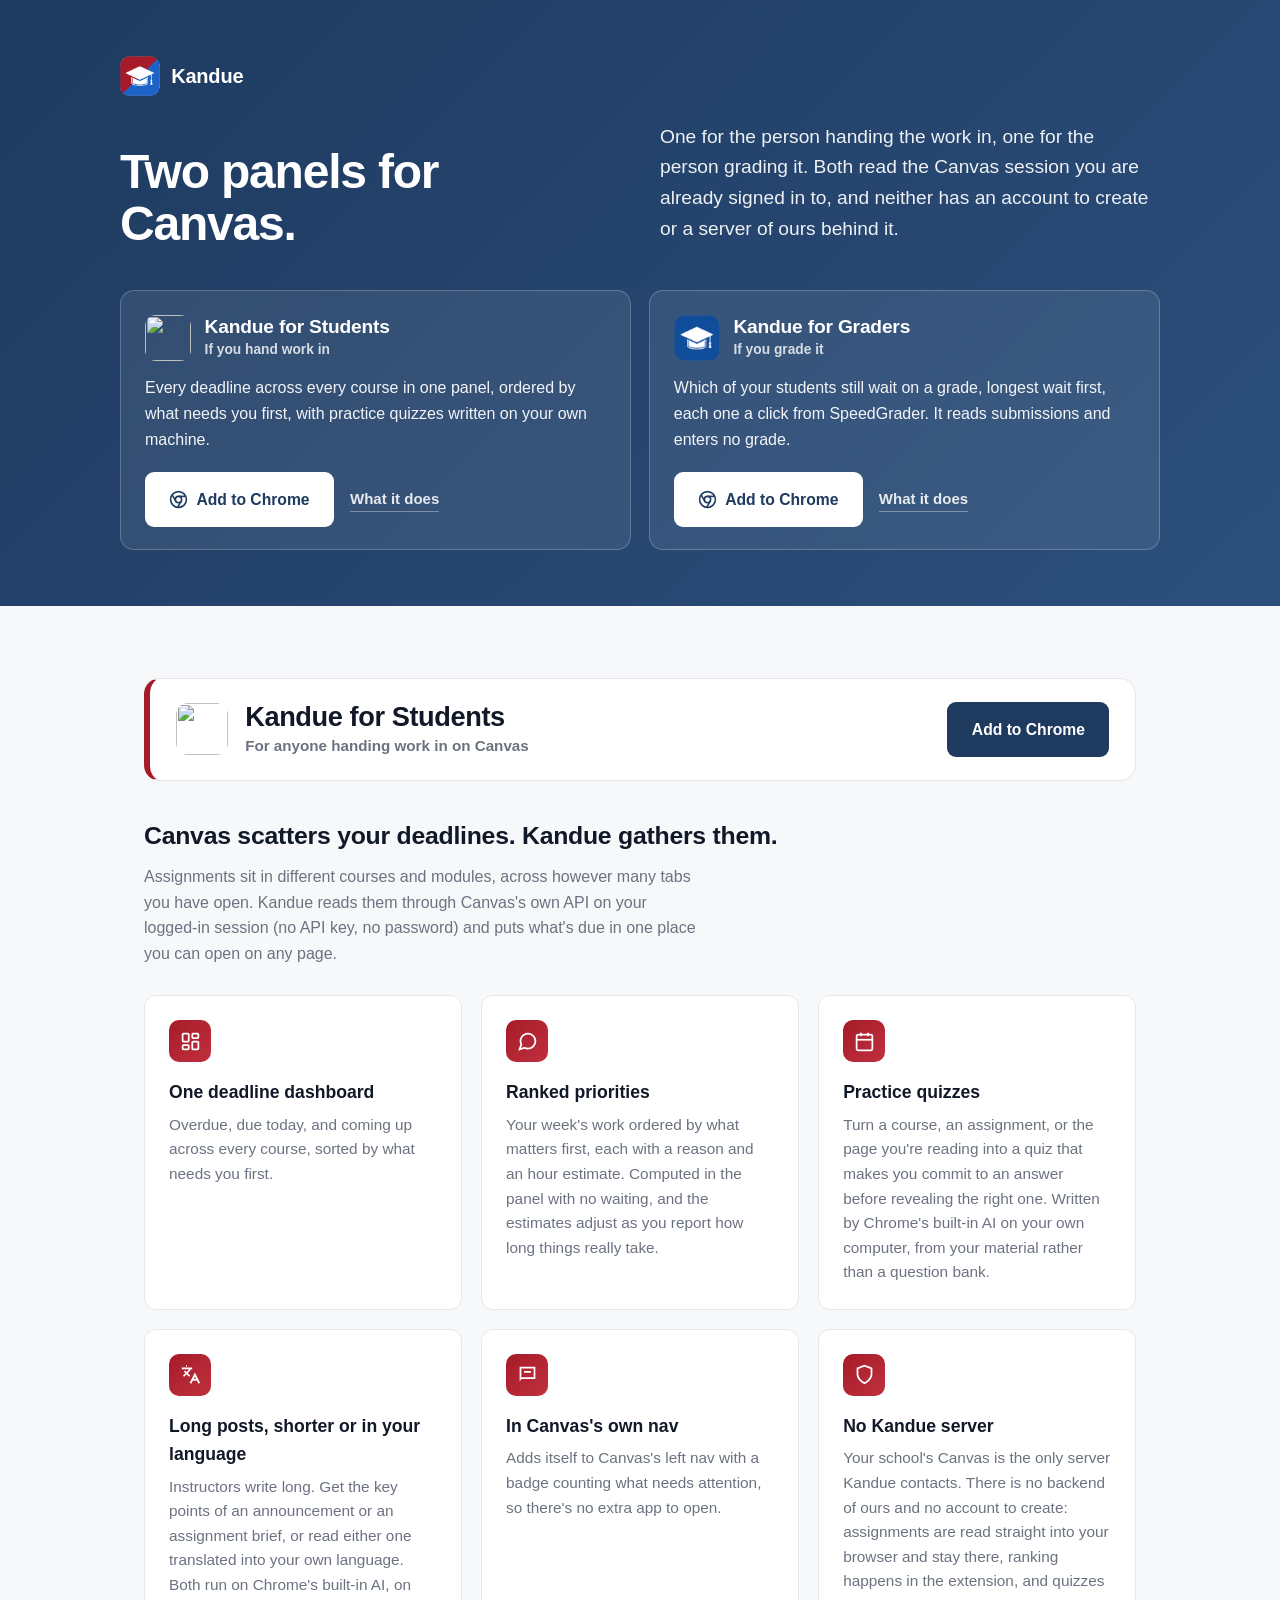
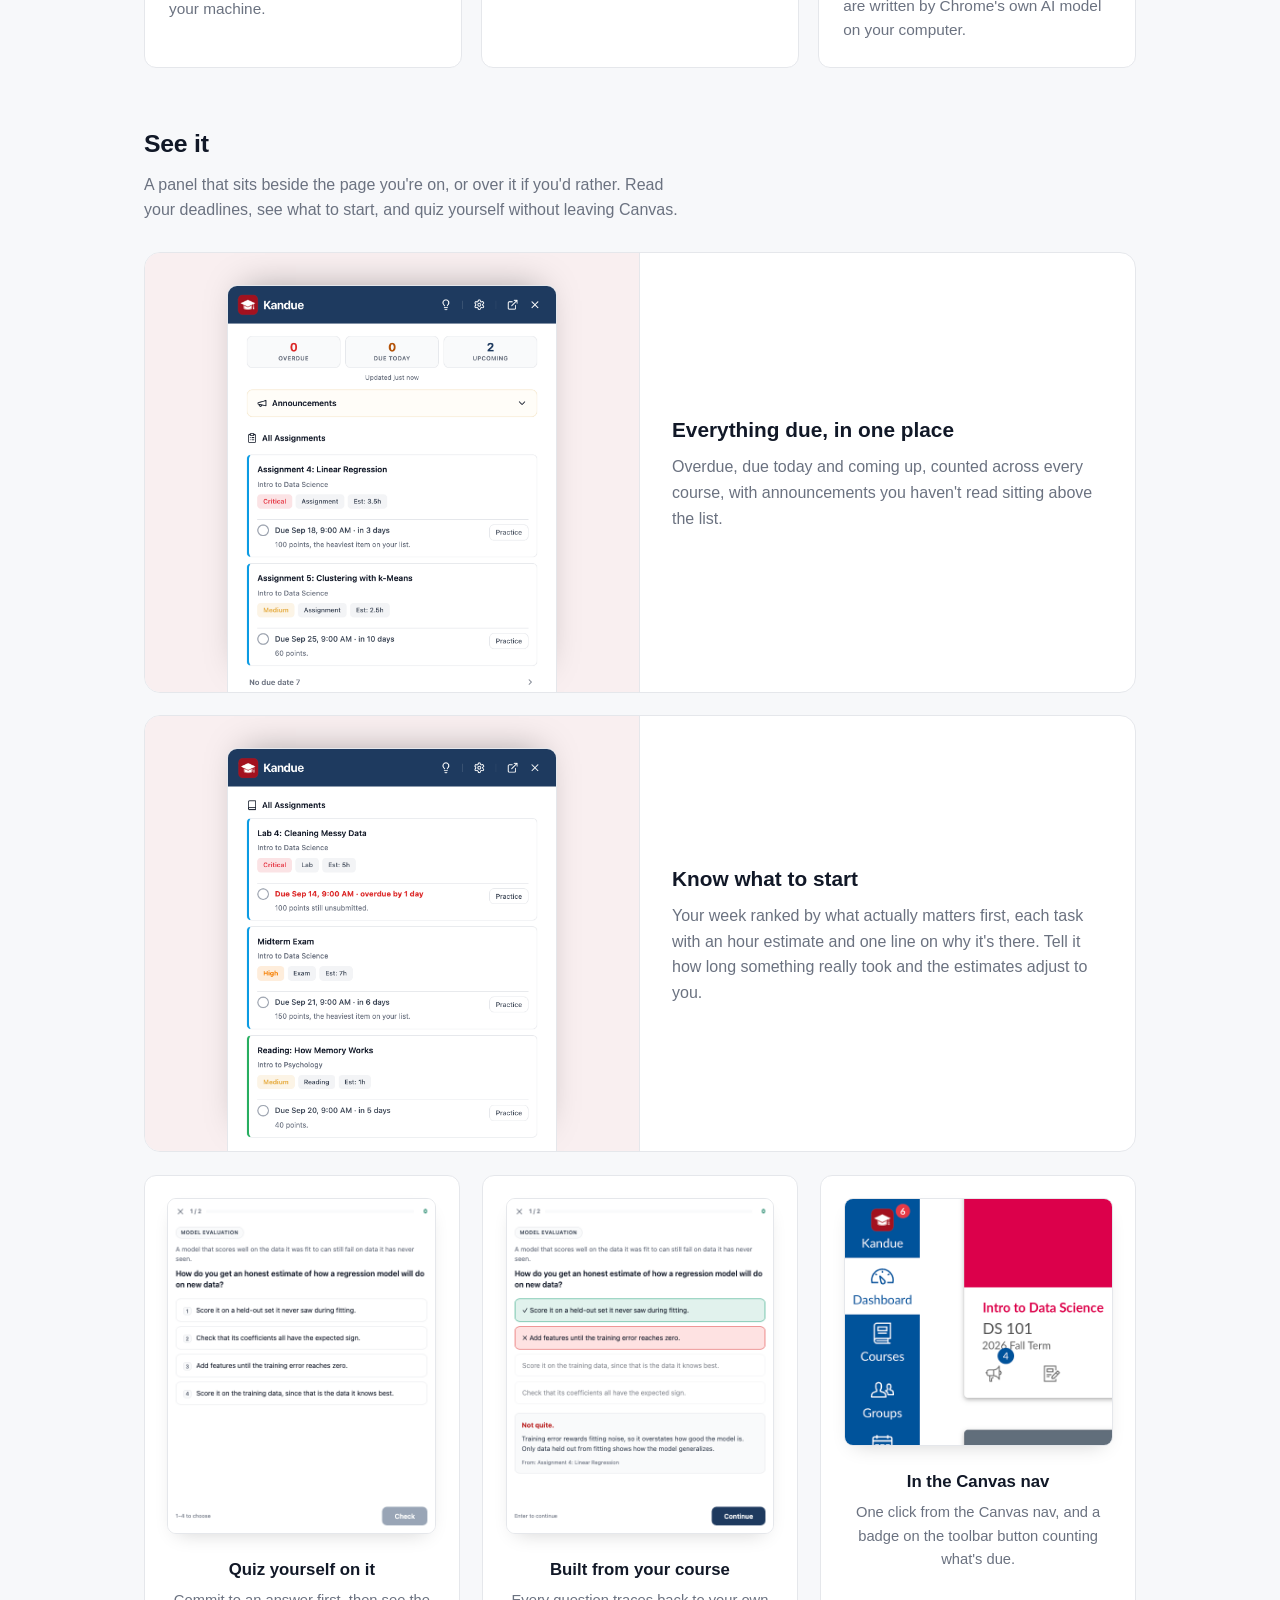
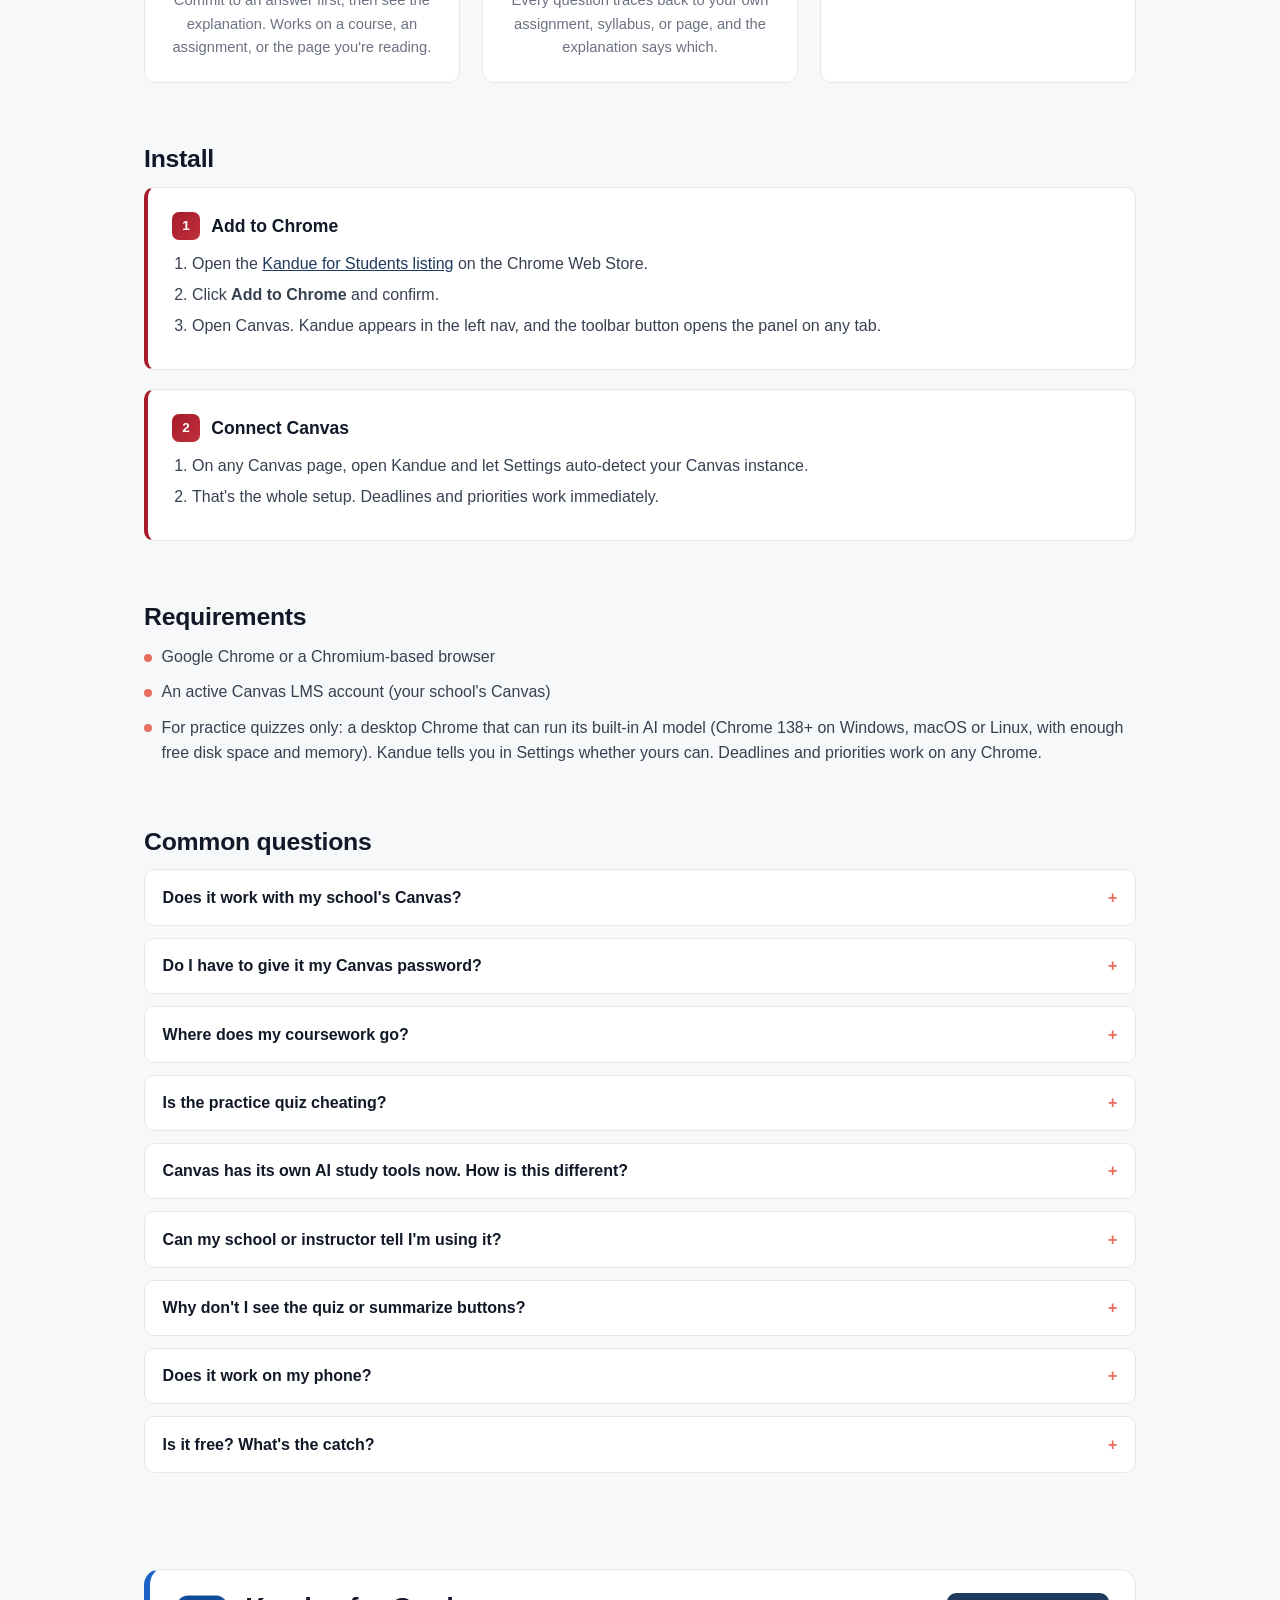
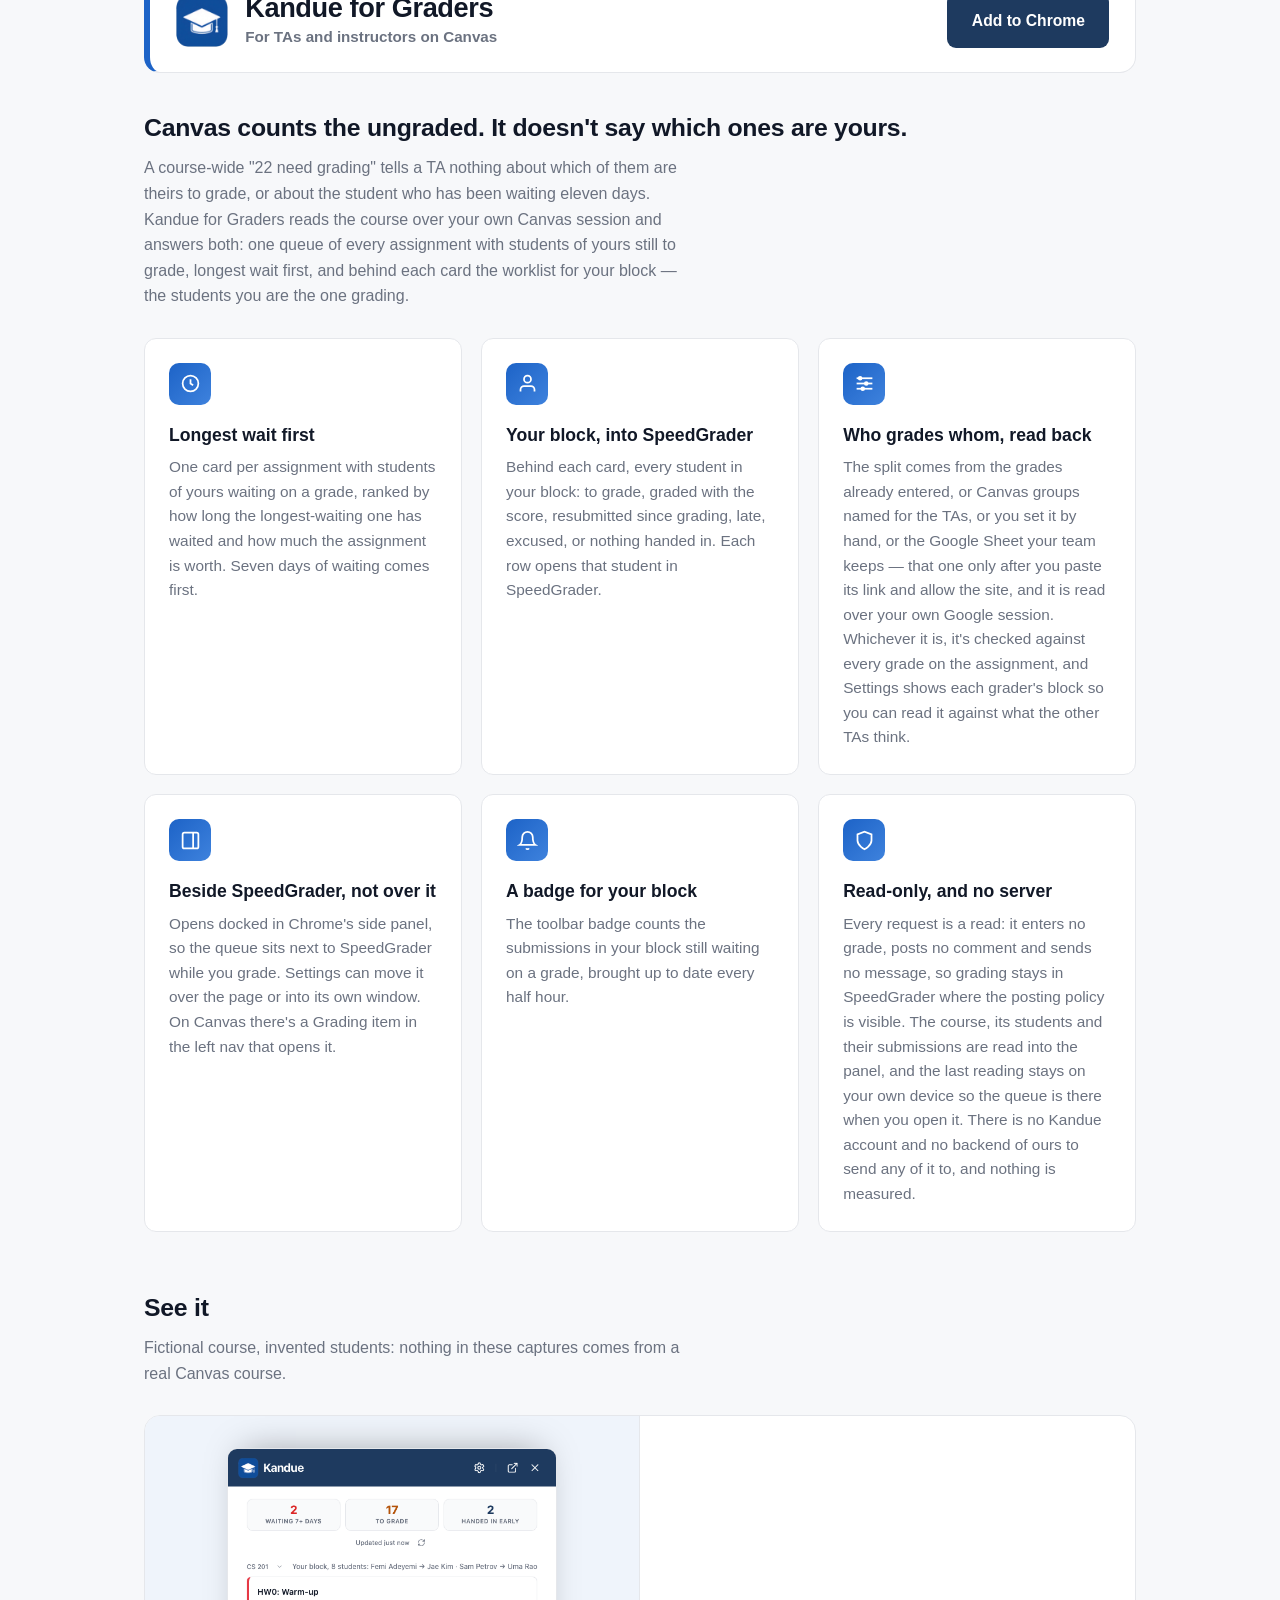
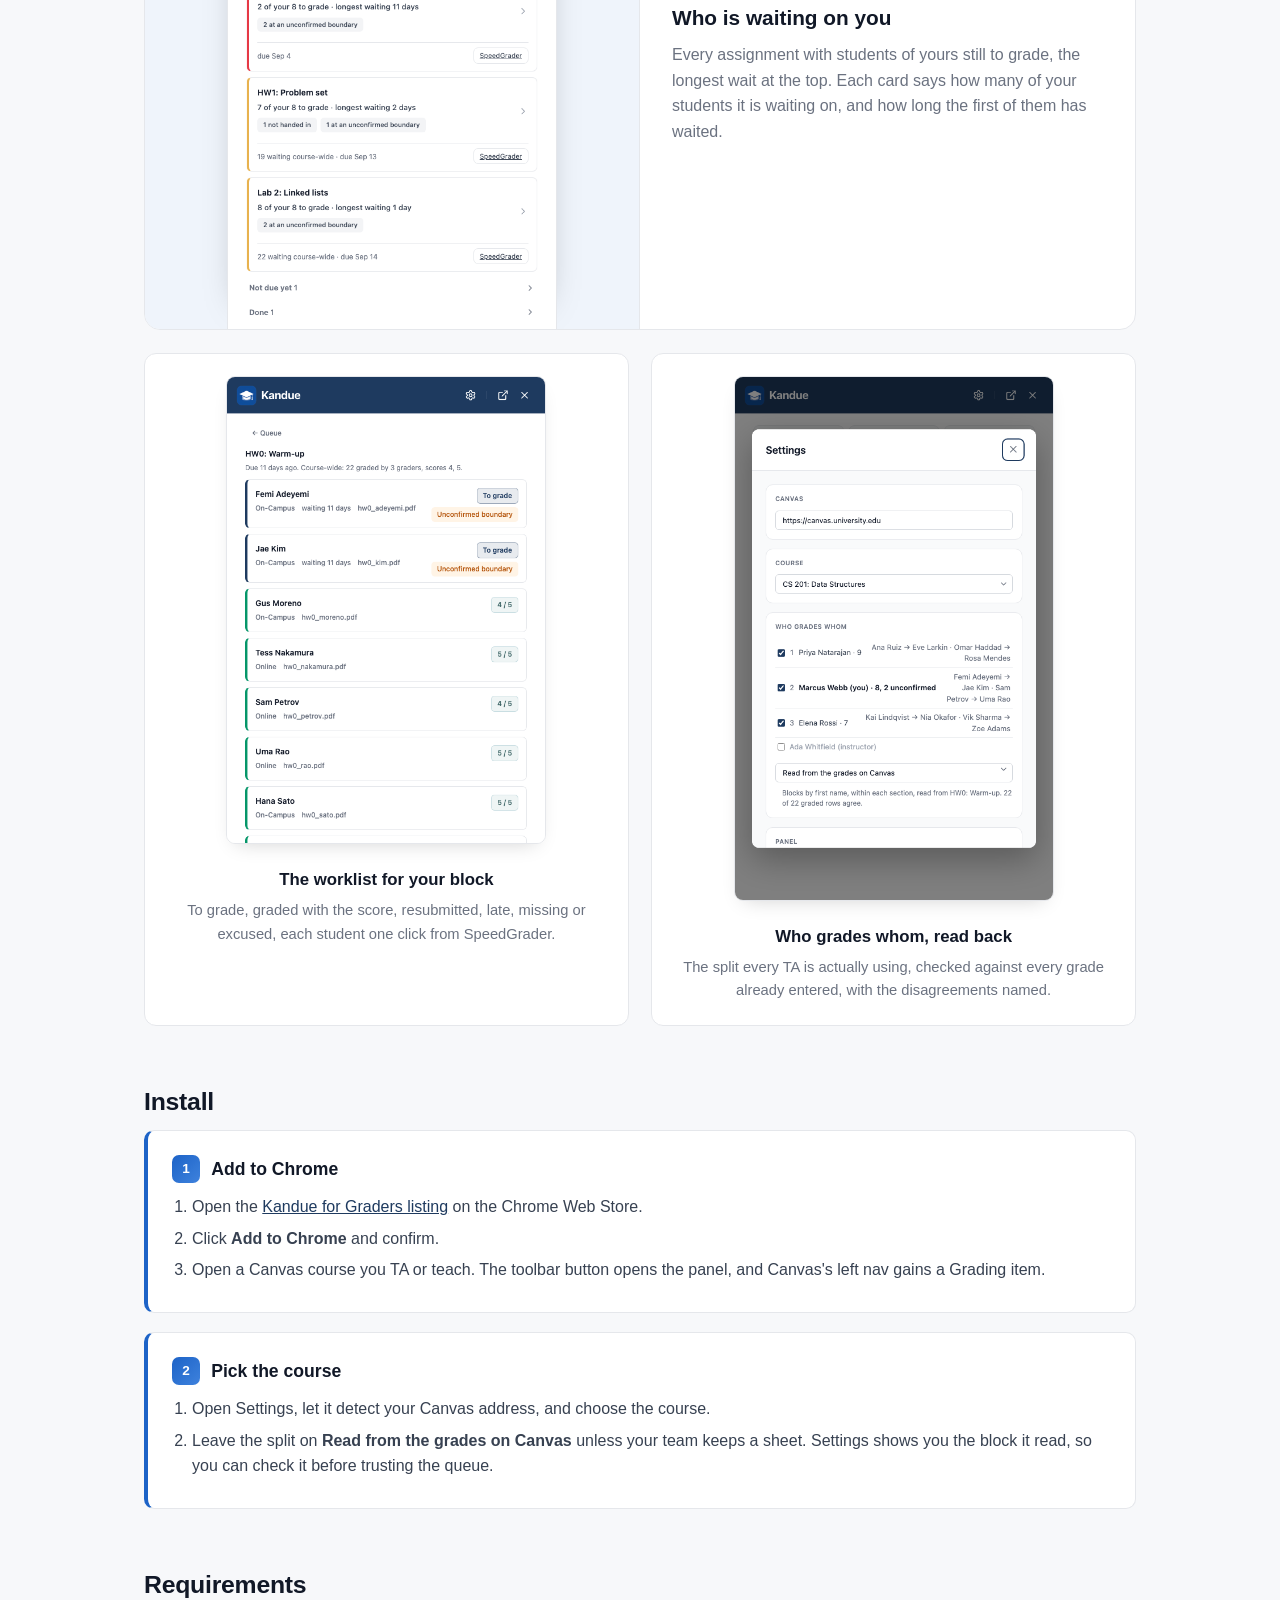
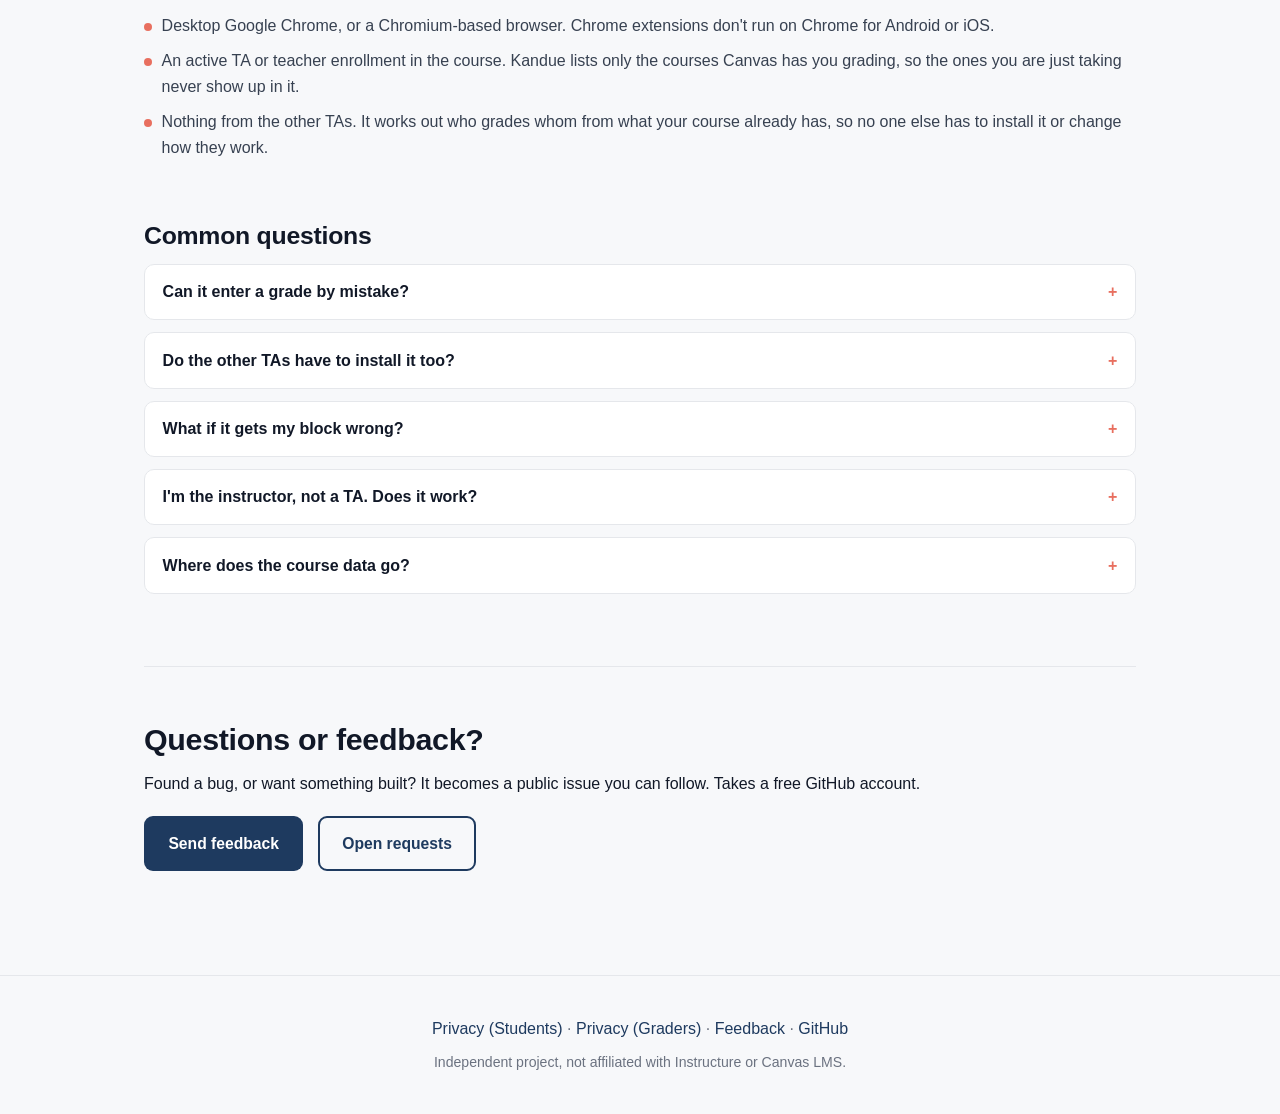
==== commit 52f3e96a: "The product's colour reaches past the band that names it The page ran each product behind a head ban" ====
--- a/docs/index.html
+++ b/docs/index.html
@@ -5,16 +5,26 @@
     <meta name="viewport" content="width=device-width, initial-scale=1.0">
     <title>Kandue: two panels for Canvas</title>
     <meta name="description" content="Two Chrome extensions for Canvas LMS. Kandue for Students puts every deadline in one panel, ranked, with practice quizzes written by Chrome's built-in AI on your own machine. Kandue for Graders shows a TA which students still wait on a grade, longest wait first. No signup, no API key, and no server of ours.">
-    <link rel="icon" href="icon.png" type="image/png">
+    <!-- The family mark, not a product icon: the two extensions' icons are one
+         glyph on #A61B29 and #1D63C7, and this is that glyph on both. Using
+         either product's icon as the site's makes the other one the guest. -->
+    <link rel="icon" href="icon-family.png" type="image/png">
 
     <!-- Social sharing -->
     <meta property="og:type" content="website">
     <meta property="og:title" content="Kandue: two panels for Canvas">
     <meta property="og:description" content="One panel for the student handing work in, one for the TA grading it. Both read your own Canvas session, with no account to create and no server of ours.">
     <!-- og:image must be absolute: scrapers resolve it with no base document, so a
-         bare filename silently yields a preview card with no image. -->
-    <meta property="og:image" content="https://kandue.app/ss1.png">
-    <meta property="og:image:alt" content="The Kandue panel listing Canvas assignments by due date">
+         bare filename silently yields a preview card with no image.
+         It is an authored 1200x630 card carrying both panels, not a screenshot:
+         scrapers crop to about 1.91:1, so the portrait ss1.png that was here
+         previewed as a centre band of the students panel and the site carries
+         two products. Regenerate with scripts/site-assets.sh, beside the panel
+         captures. -->
+    <meta property="og:image" content="https://kandue.app/og-card.png">
+    <meta property="og:image:width" content="1200">
+    <meta property="og:image:height" content="630">
+    <meta property="og:image:alt" content="The Kandue for Students panel beside the Kandue for Graders panel, under the line: Two panels for Canvas">
     <meta property="og:url" content="https://kandue.app/">
     <meta name="twitter:card" content="summary_large_image">
 
@@ -135,8 +145,14 @@
         .product-head .titles { flex-grow: 1; min-width: 14rem; }
         .product-head h2 { font-size: 1.7rem; font-weight: 800; letter-spacing: -0.015em; line-height: 1.2; }
         .product-head .who { color: var(--muted); font-weight: 600; font-size: 0.95rem; }
-        #students { --accent: var(--students); }
-        #graders  { --accent: var(--graders); }
+        /* The accent has to survive the head band scrolling off, or the page has
+           nothing below it saying which product's screenshots these are. It
+           carries into every badge, step and screenshot field inside the run. */
+        #students { --accent: var(--students); --accent-2: #C0303D; }
+        #graders  { --accent: var(--graders);  --accent-2: #3E82DD; }
+        .product .feature .badge,
+        .product .step-badge { background: linear-gradient(135deg, var(--accent) 0%, var(--accent-2) 100%); }
+        .product .step { border-left-color: var(--accent); }
 
         /* ── Features ─────────────────────────────────────────── */
         .features { display: grid; grid-template-columns: repeat(auto-fit, minmax(260px, 1fr)); gap: 1.2rem; }
@@ -153,14 +169,33 @@
         .feature p { color: var(--muted); font-size: 0.96rem; }
 
         /* ── Screenshots ──────────────────────────────────────── */
+        /* The capture fills a tinted field and runs off the bottom of it, instead
+           of floating in white with the caption centred beside it. A panel
+           screenshot is portrait and three lines of caption are not, so matching
+           the card's height to the image left about 400px of empty white in
+           every one of these. Cropping the foot of a panel costs nothing: the
+           .shot cards below show each one whole. */
         .shot-feature {
-            display: grid; grid-template-columns: 0.85fr 1.15fr; gap: 2rem; align-items: center;
+            display: grid; grid-template-columns: 1fr 1fr; align-items: stretch;
             background: var(--card); border: 1px solid var(--line); border-radius: 16px;
-            padding: 2rem; margin-bottom: 1.4rem;
-        }
-        .shot-feature img { width: 100%; height: auto; border-radius: 10px; border: 1px solid var(--line); box-shadow: 0 12px 30px -12px rgba(0,0,0,0.25); }
-        .shot-feature h4 { font-size: 1.3rem; font-weight: 800; margin-bottom: 0.5rem; }
-        .shot-feature p { color: var(--muted); }
+            overflow: hidden; margin-bottom: 1.4rem;
+        }
+        .shot-media {
+            background: var(--bg);
+            background: color-mix(in srgb, var(--accent) 7%, #fff);
+            border-right: 1px solid var(--line);
+            display: flex; align-items: flex-end; justify-content: center;
+            padding: 2rem 2rem 0; min-height: 340px;
+        }
+        .shot-media img {
+            width: 100%; max-width: 330px; height: auto; display: block;
+            border: 1px solid var(--line); border-bottom: 0;
+            border-radius: 10px 10px 0 0;
+            box-shadow: 0 -12px 34px -16px rgba(0,0,0,0.35);
+        }
+        .shot-copy { padding: 2rem; align-self: center; }
+        .shot-copy h4 { font-size: 1.3rem; font-weight: 800; margin-bottom: 0.5rem; }
+        .shot-copy p { color: var(--muted); }
         .shot-grid { display: grid; grid-template-columns: repeat(auto-fit, minmax(280px, 1fr)); gap: 1.4rem; }
         .shot {
             background: var(--card); border: 1px solid var(--line); border-radius: 12px;
@@ -199,8 +234,10 @@
         .faq details[open] summary { border-bottom: 1px solid #f3f4f6; }
         .faq p { padding: 0.9rem 1.1rem; margin: 0; color: #374151; }
         .req { list-style: none; display: grid; gap: 0.6rem; }
-        .req li { display: flex; align-items: center; gap: 0.6rem; color: #374151; }
-        .req li::before { content: ""; width: 8px; height: 8px; border-radius: 50%; background: var(--coral); flex-shrink: 0; }
+        .req li { display: flex; align-items: flex-start; gap: 0.6rem; color: #374151; }
+        /* Top-aligned, not centred: these items wrap to two lines, and a dot
+           floating beside the middle of a wrapped line reads as unattached. */
+        .req li::before { content: ""; width: 8px; height: 8px; border-radius: 50%; background: var(--coral); flex-shrink: 0; margin-top: 0.62em; }
 
         .closing { border-top: 1px solid var(--line); padding-top: 3rem; }
         .closing h2 { font-size: 1.9rem; font-weight: 800; letter-spacing: -0.01em; margin-bottom: 0.5rem; }
@@ -215,6 +252,7 @@
             .hero-top { grid-template-columns: 1fr; gap: 1rem; align-items: start; }
             .chooser { grid-template-columns: 1fr; }
             .shot-feature { grid-template-columns: 1fr; }
+            .shot-media { border-right: 0; border-bottom: 1px solid var(--line); }
             .product-head { padding: 1.2rem; }
         }
         @media (prefers-reduced-motion: reduce) {
@@ -227,7 +265,7 @@
     <header class="hero">
         <div class="hero-inner">
             <div class="brand">
-                <img src="icon.png" alt="" width="40" height="40">
+                <img src="icon-family.png" alt="" width="40" height="40">
                 <span>Kandue</span>
             </div>
             <div class="hero-top">
@@ -319,7 +357,7 @@
                     <div class="feature">
                         <div class="badge"><svg viewBox="0 0 24 24" fill="none" stroke="currentColor" stroke-width="2"><path d="M12 22s8-4 8-10V5l-8-3-8 3v7c0 6 8 10 8 10z"></path></svg></div>
                         <h4>No Kandue server</h4>
-                        <p>Kandue has no backend and no account to create, and no database of ours holds your coursework. Assignments are read from your school's Canvas straight into your browser and stay there. Ranking happens in the extension, and quizzes are written by Chrome's own AI model on your computer. Your school's Canvas is the only server Kandue contacts.</p>
+                        <p>Your school's Canvas is the only server Kandue contacts. There is no backend of ours and no account to create: assignments are read straight into your browser and stay there, ranking happens in the extension, and quizzes are written by Chrome's own AI model on your computer.</p>
                     </div>
                 </div>
             </section>
@@ -329,16 +367,16 @@
                 <p class="sub">A panel that sits beside the page you're on, or over it if you'd rather. Read your deadlines, see what to start, and quiz yourself without leaving Canvas.</p>
 
                 <div class="shot-feature">
-                    <img src="ss1.png" width="1120" height="1386" alt="The Kandue panel showing overdue, due-today and upcoming counts, an announcements row, and assignments listed with their course, urgency chip and hour estimate" loading="lazy" decoding="async">
-                    <div>
+                    <div class="shot-media"><img src="ss1.png" width="1120" height="1386" alt="The Kandue panel showing overdue, due-today and upcoming counts, an announcements row, and assignments listed with their course, urgency chip and hour estimate" loading="lazy" decoding="async"></div>
+                    <div class="shot-copy">
                         <h4>Everything due, in one place</h4>
                         <p>Overdue, due today and coming up, counted across every course, with announcements you haven't read sitting above the list.</p>
                     </div>
                 </div>
 
                 <div class="shot-feature">
-                    <img src="ss-priorities.png" width="560" height="687" alt="The Kandue assignment queue with a lab, an exam and a reading ranked Critical, High and Medium, each with an hour estimate and a one-line reason" loading="lazy" decoding="async">
-                    <div>
+                    <div class="shot-media"><img src="ss-priorities.png" width="560" height="687" alt="The Kandue assignment queue with a lab, an exam and a reading ranked Critical, High and Medium, each with an hour estimate and a one-line reason" loading="lazy" decoding="async"></div>
+                    <div class="shot-copy">
                         <h4>Know what to start</h4>
                         <p>Your week ranked by what actually matters first, each task with an hour estimate and one line on why it's there. Tell it how long something really took and the estimates adjust to you.</p>
                     </div>
@@ -414,7 +452,7 @@
                     </details>
                     <details>
                         <summary>Canvas has its own AI study tools now. How is this different?</summary>
-                        <p>Instructure sells AI-generated flashcards and practice quizzes, but only in its top Canvas tier, which most schools don't buy. For most students those tools aren't actually there. Kandue's practice quizzes work regardless of what your school purchased, and they are generated on your own computer instead of a vendor's servers. They cost nothing.</p>
+                        <p>Instructure sells AI-generated flashcards and practice quizzes, but only in its top Canvas tier, so having them is a purchase your school either made or didn't, and not something you can turn on. Kandue's practice quizzes work whatever tier your school is on, they are written on your own computer rather than on a vendor's servers, and they cost nothing.</p>
                     </details>
                     <details>
                         <summary>Can my school or instructor tell I'm using it?</summary>
@@ -489,8 +527,8 @@
                 <p class="sub">Fictional course, invented students: nothing in these captures comes from a real Canvas course.</p>
 
                 <div class="shot-feature">
-                    <img src="ss-grading-queue.png" width="560" height="820" alt="The Kandue for Graders queue: counters reading 2 waiting 7+ days, 17 to grade and 2 handed in early, then cards for HW0, HW1 and Lab 2, each naming how many of the grader's eight students still need a grade and how long the longest has waited" loading="lazy" decoding="async">
-                    <div>
+                    <div class="shot-media"><img src="ss-grading-queue.png" width="560" height="820" alt="The Kandue for Graders queue: counters reading 2 waiting 7+ days, 17 to grade and 2 handed in early, then cards for HW0, HW1 and Lab 2, each naming how many of the grader's eight students still need a grade and how long the longest has waited" loading="lazy" decoding="async"></div>
+                    <div class="shot-copy">
                         <h4>Who is waiting on you</h4>
                         <p>Every assignment with students of yours still to grade, the longest wait at the top. Each card says how many of your students it is waiting on, and how long the first of them has waited.</p>
                     </div>
@@ -529,6 +567,15 @@
                         </ol>
                     </div>
                 </div>
+            </section>
+
+            <section class="section">
+                <h3>Requirements</h3>
+                <ul class="req">
+                    <li>Desktop Google Chrome, or a Chromium-based browser. Chrome extensions don't run on Chrome for Android or iOS.</li>
+                    <li>An active TA or teacher enrollment in the course. Kandue lists only the courses Canvas has you grading, so the ones you are just taking never show up in it.</li>
+                    <li>Nothing from the other TAs. It works out who grades whom from what your course already has, so no one else has to install it or change how they work.</li>
+                </ul>
             </section>
 
             <section class="section">
--- a/docs/motion.css
+++ b/docs/motion.css
@@ -21,10 +21,14 @@
 @keyframes kd-vt-out { to { opacity: 0; } }
 @keyframes kd-vt-in { from { opacity: 0; transform: translateY(8px); } }
 
-/* The hero is what a first visit lands on, so it arrives rather than being there: the
-   copy first, the screenshot a beat behind it. */
+/* The hero is what a first visit lands on, so it arrives rather than being there:
+   mark, then headline, then the chooser, which is the one thing the hero is
+   actually asking the visitor to act on. Addressed by class, not :nth-child: the
+   delay used to sit on the second child for a hero screenshot that has since been
+   removed, which left it landing on the headline and the chooser with none. */
 .hero-inner > * { animation: kd-rise 0.8s var(--rise) both; }
-.hero-inner > :nth-child(2) { animation-delay: 0.12s; }
+.hero-inner > .hero-top { animation-delay: 0.10s; }
+.hero-inner > .chooser  { animation-delay: 0.22s; }
 
 /* Cards meet the scroll instead of waiting at the bottom of it, each driven by its own
    position in the viewport rather than a timer. The @supports guard is load-bearing, not
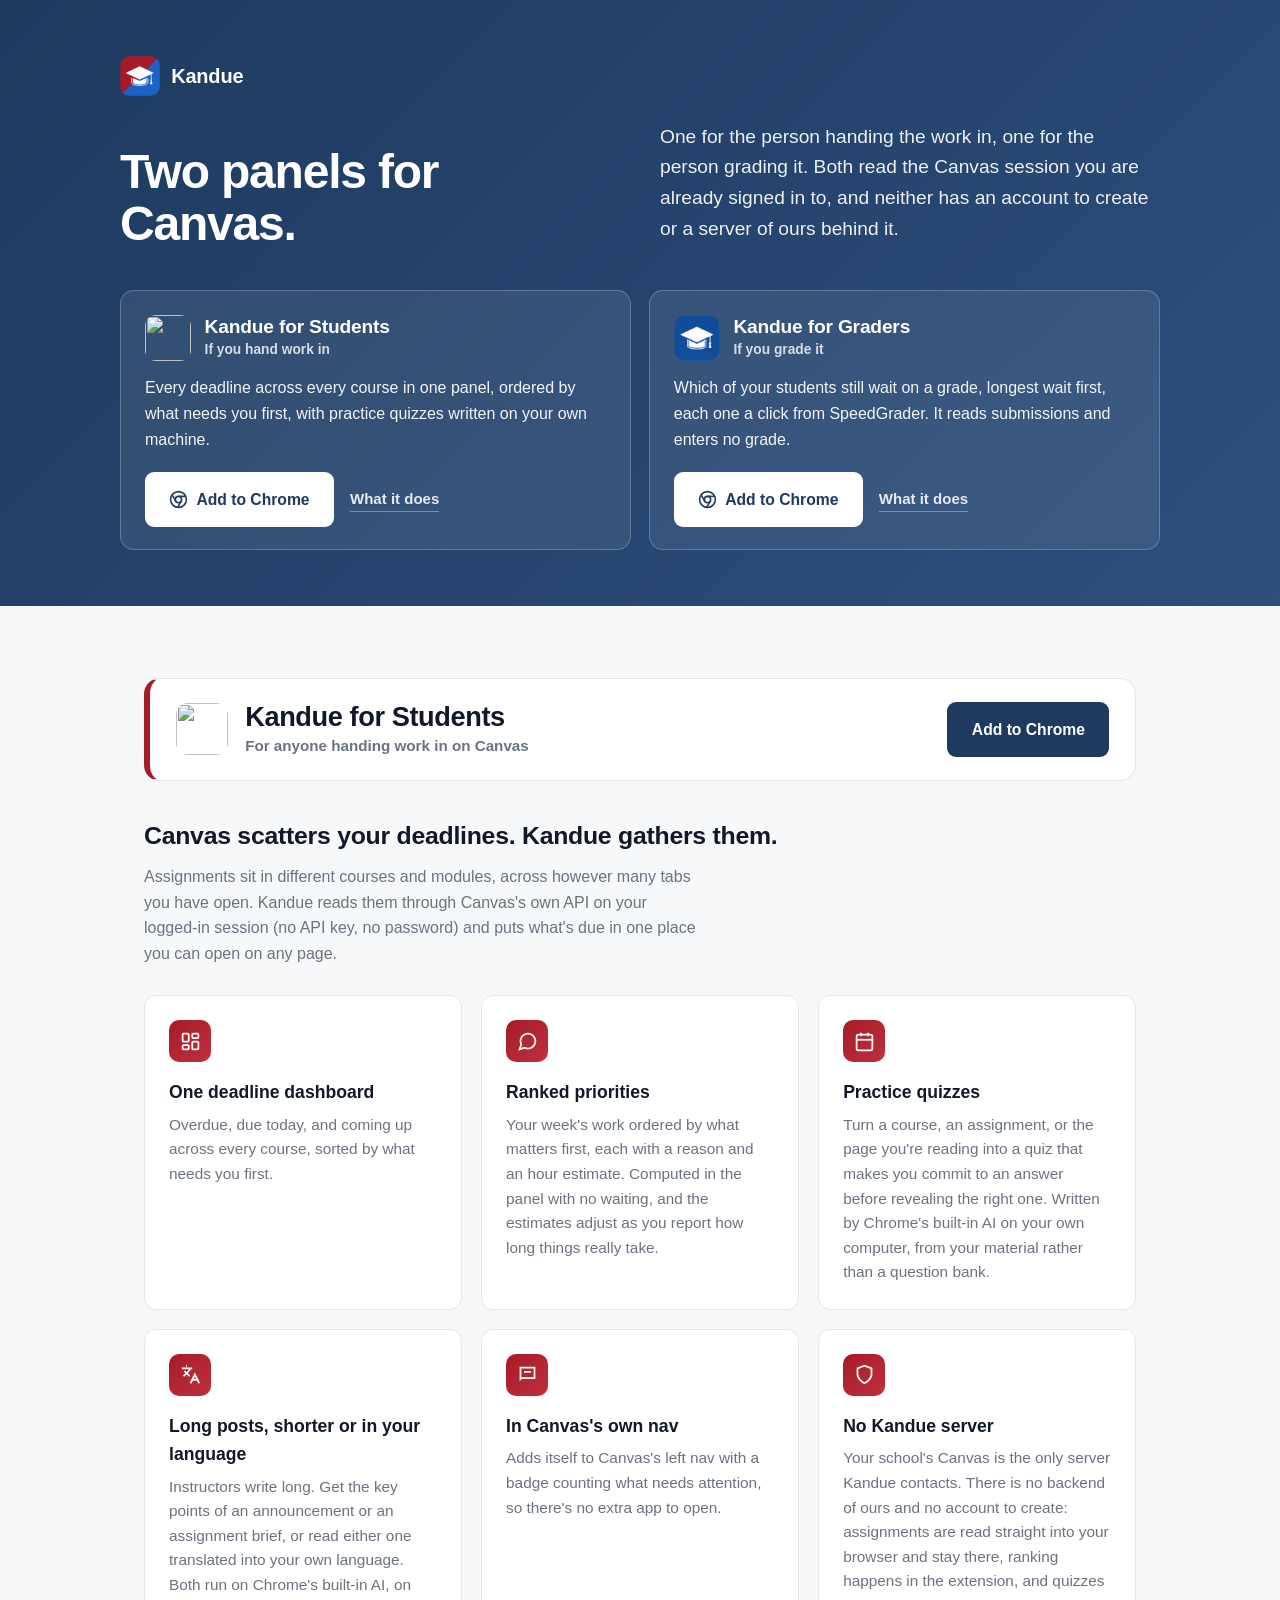
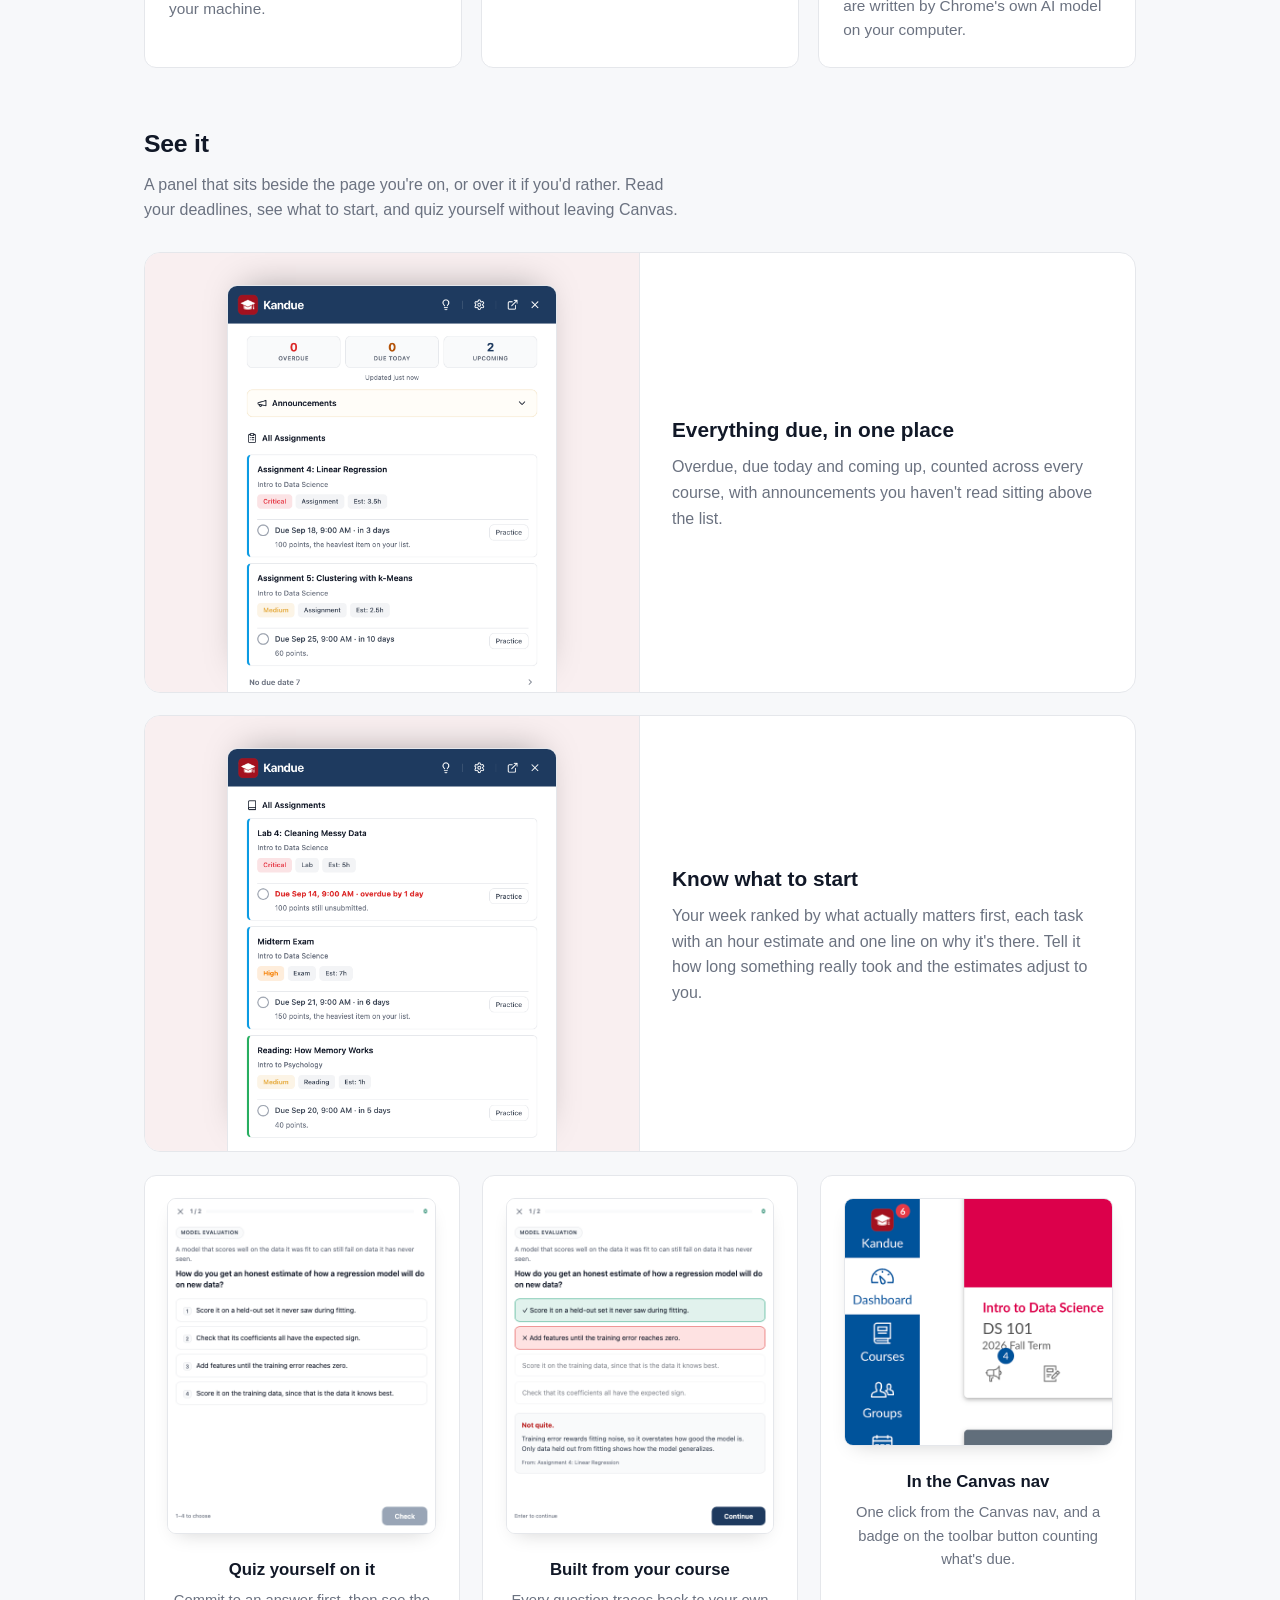
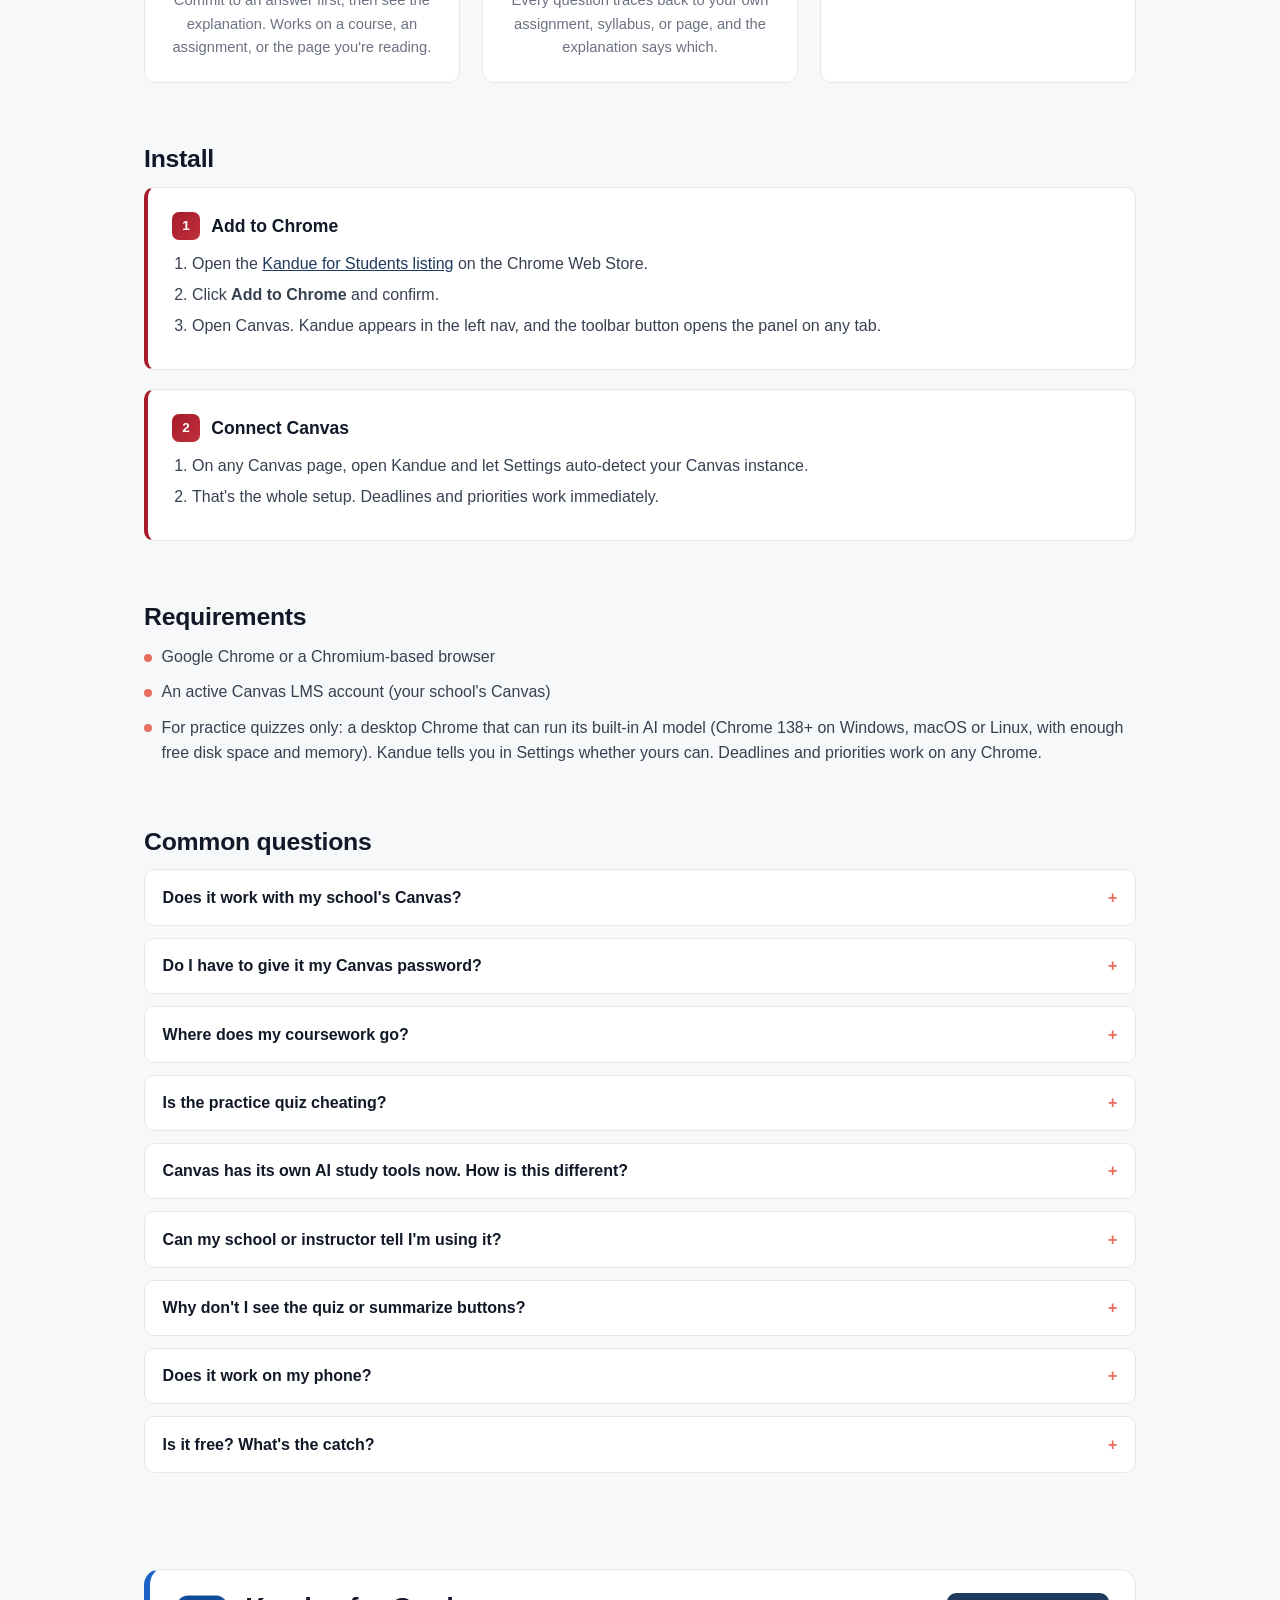
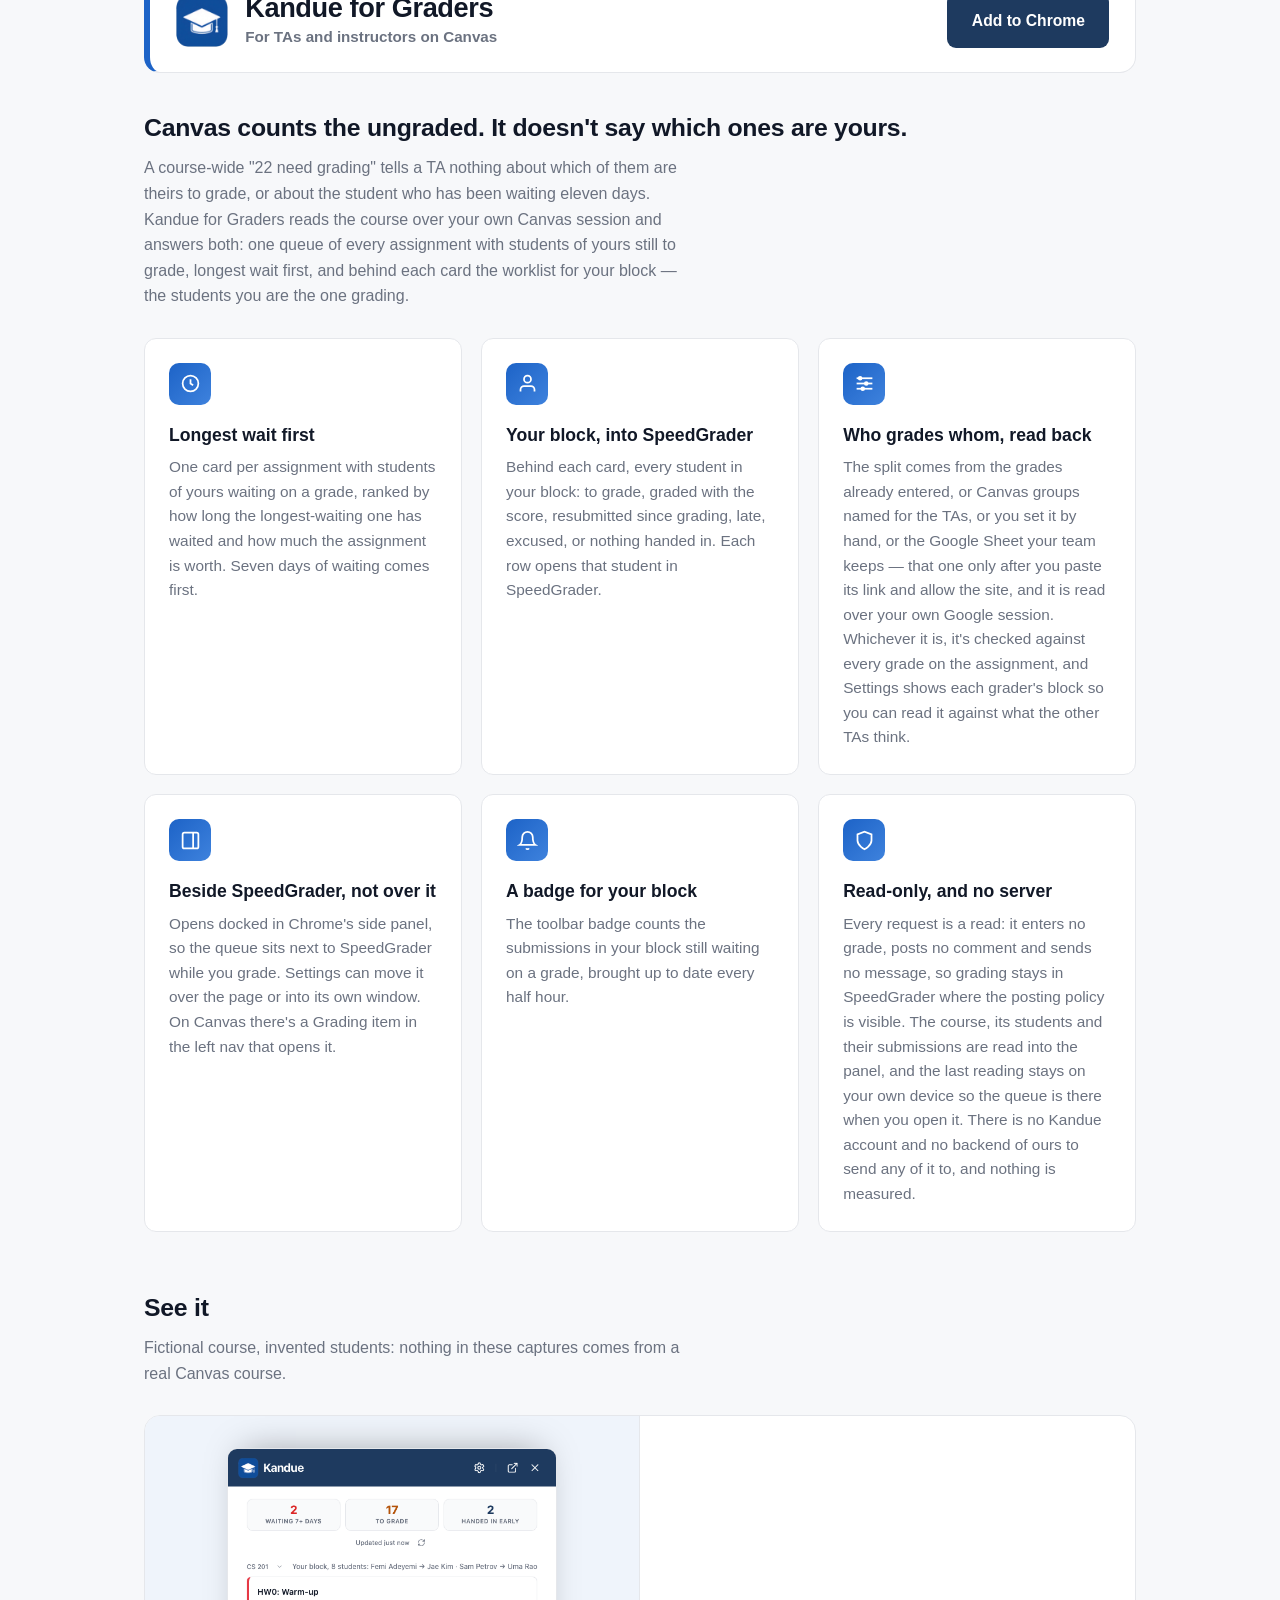
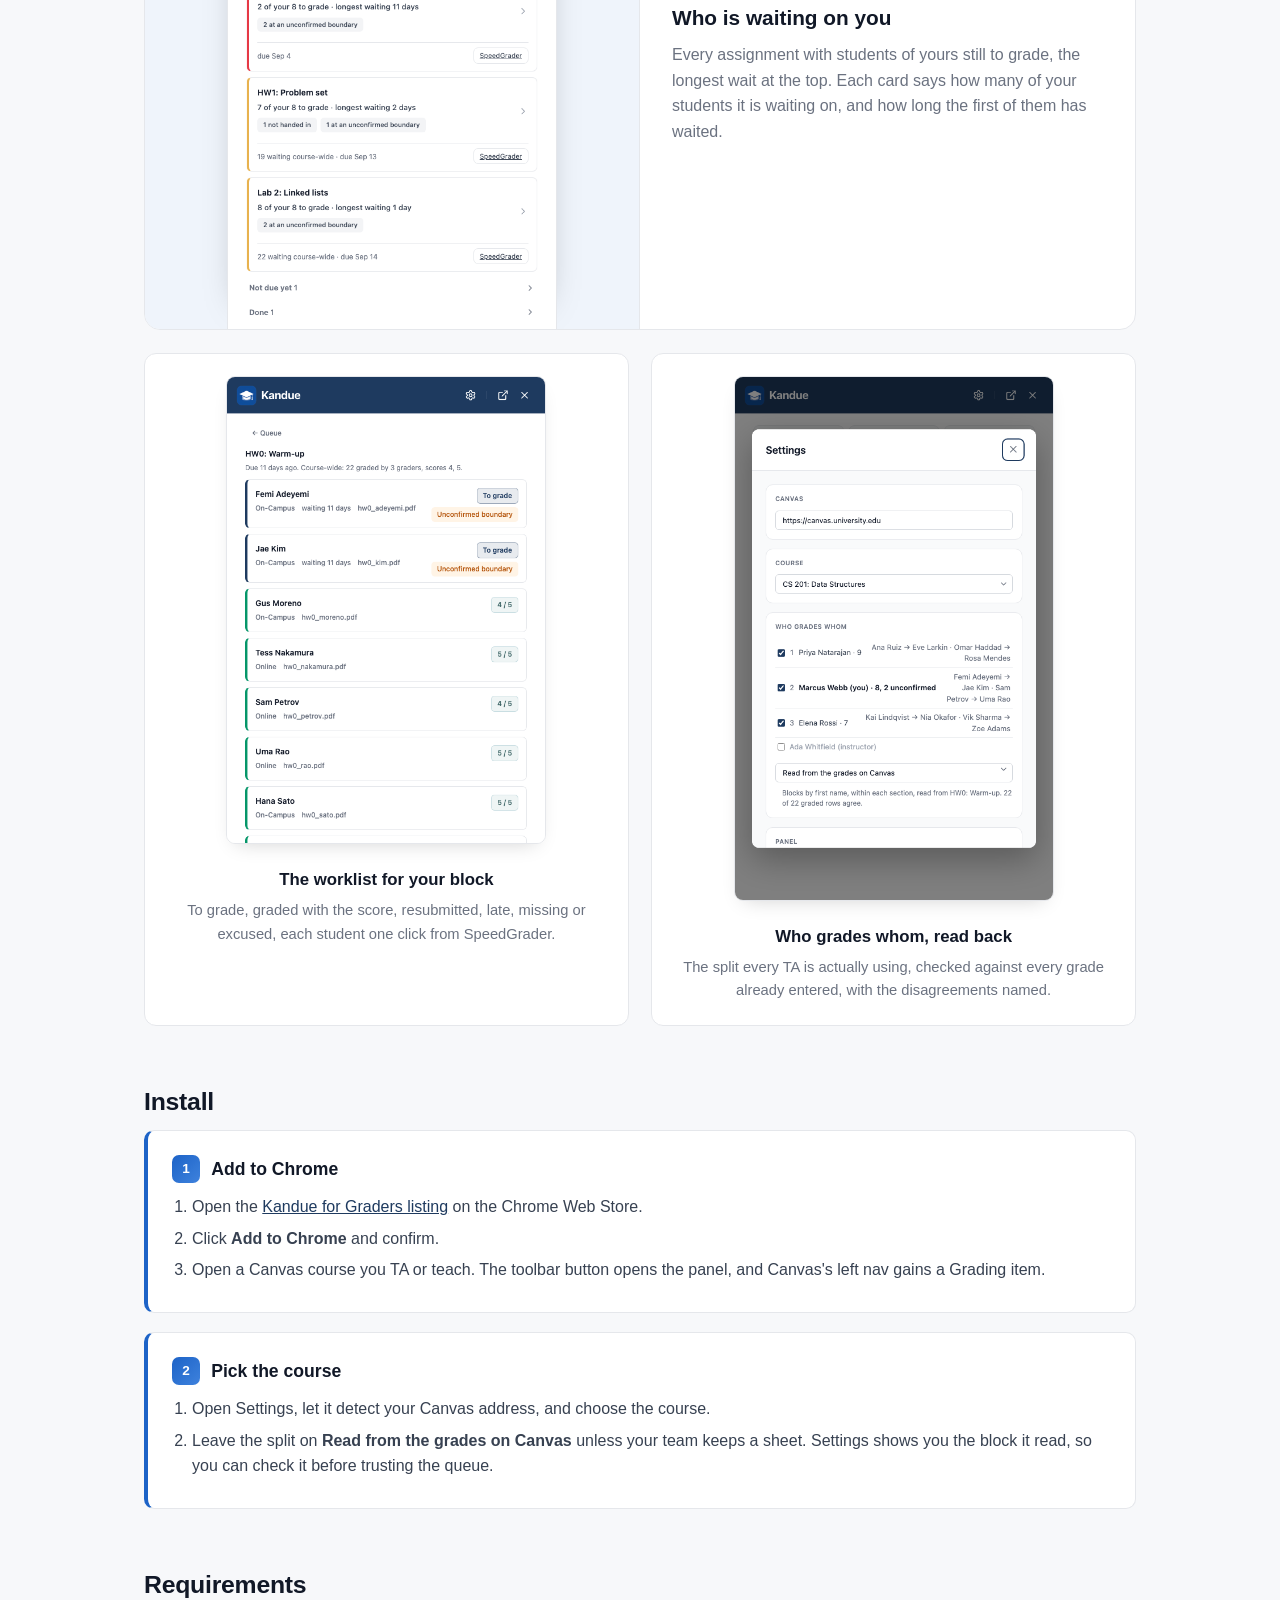
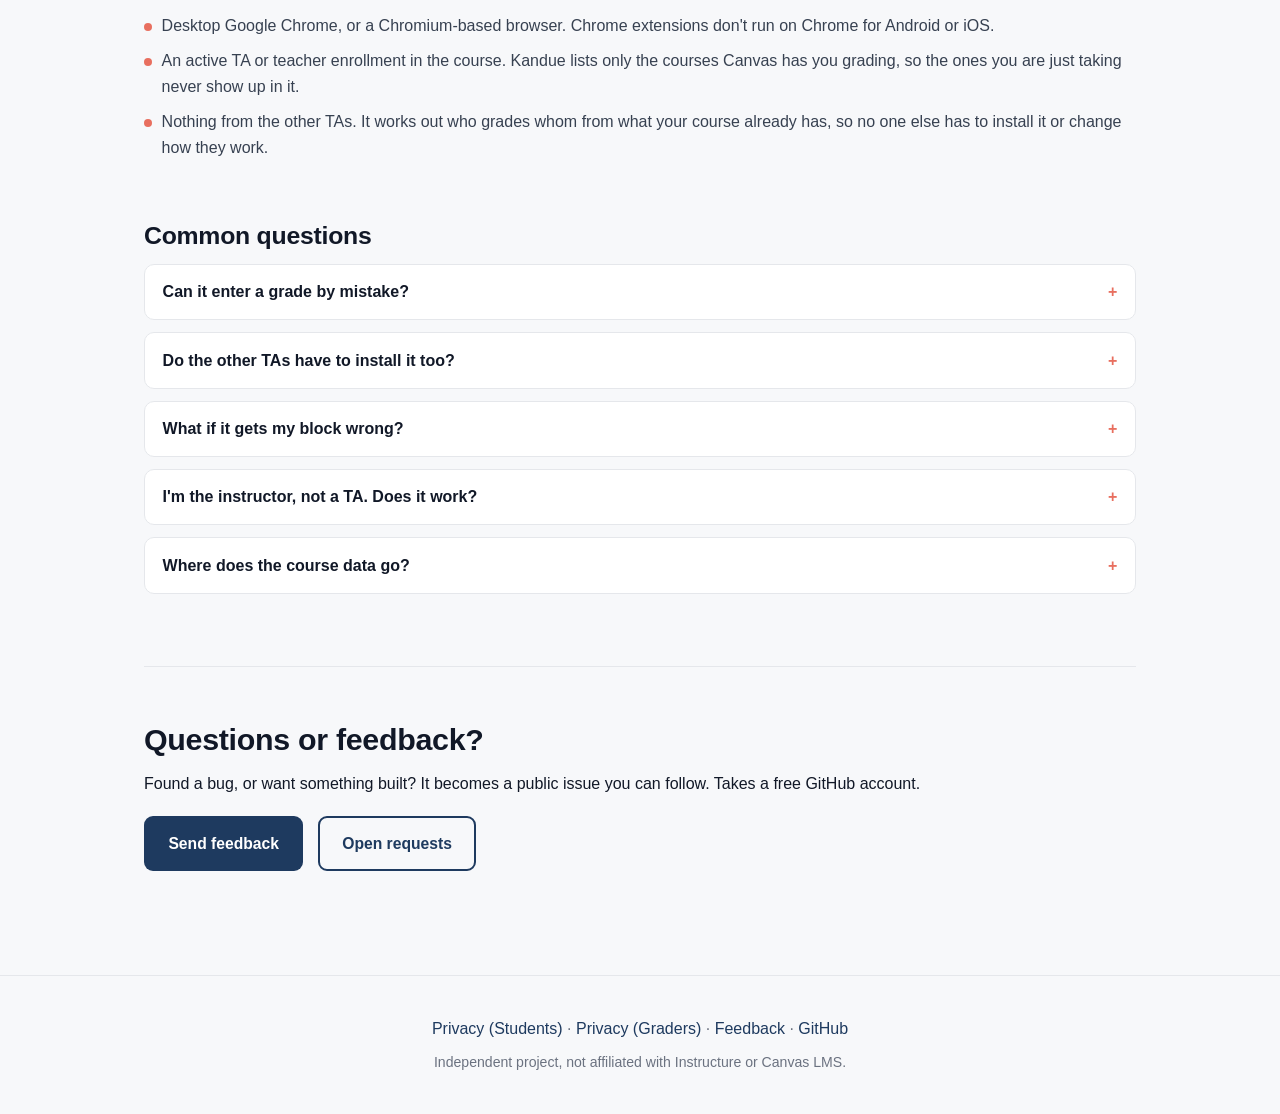
==== commit a603b37c: "The family mark is vector, and the page links it first icon-family.svg is the mark now: the header a" ====
--- a/docs/index.html
+++ b/docs/index.html
@@ -5,9 +5,16 @@
     <meta name="viewport" content="width=device-width, initial-scale=1.0">
     <title>Kandue: two panels for Canvas</title>
     <meta name="description" content="Two Chrome extensions for Canvas LMS. Kandue for Students puts every deadline in one panel, ranked, with practice quizzes written by Chrome's built-in AI on your own machine. Kandue for Graders shows a TA which students still wait on a grade, longest wait first. No signup, no API key, and no server of ours.">
-    <!-- The family mark, not a product icon: the two extensions' icons are one
-         glyph on #A61B29 and #1D63C7, and this is that glyph on both. Using
-         either product's icon as the site's makes the other one the guest. -->
+    <!-- The family mark, not a product icon: using either product's icon as the
+         site's makes the other one the guest. It is the shipped cap on both
+         product colours, split, and it carries the page's accent red and blue
+         rather than the darker ones the store icons ship on (#962427, #244E96)
+         because this band is navy and #244E96 on it disappears.
+
+         SVG first: the PNG is a 128px render of the same file, kept for
+         browsers that will not take an SVG favicon, where a 16px tab icon
+         downscaled from 128 is a haze either way. -->
+    <link rel="icon" href="icon-family.svg" type="image/svg+xml">
     <link rel="icon" href="icon-family.png" type="image/png">
 
     <!-- Social sharing -->
@@ -70,7 +77,9 @@
            half, which left the top right of the band empty. */
         .hero-top { display: grid; grid-template-columns: 1fr 1fr; gap: 2.5rem; align-items: end; }
         .brand { display: flex; align-items: center; gap: 0.7rem; margin-bottom: 1.6rem; }
-        .brand img { width: 40px; height: 40px; border-radius: 9px; }
+        /* No border-radius: the mark carries its own corners (28 of 128, so 8.75px
+           here) and a CSS clip over them cuts the same curve twice. */
+        .brand img { width: 40px; height: 40px; }
         .brand span { font-size: 1.25rem; font-weight: 800; letter-spacing: -0.01em; }
         .hero h1 {
             font-size: 3rem;
@@ -265,7 +274,7 @@
     <header class="hero">
         <div class="hero-inner">
             <div class="brand">
-                <img src="icon-family.png" alt="" width="40" height="40">
+                <img src="icon-family.svg" alt="" width="40" height="40">
                 <span>Kandue</span>
             </div>
             <div class="hero-top">
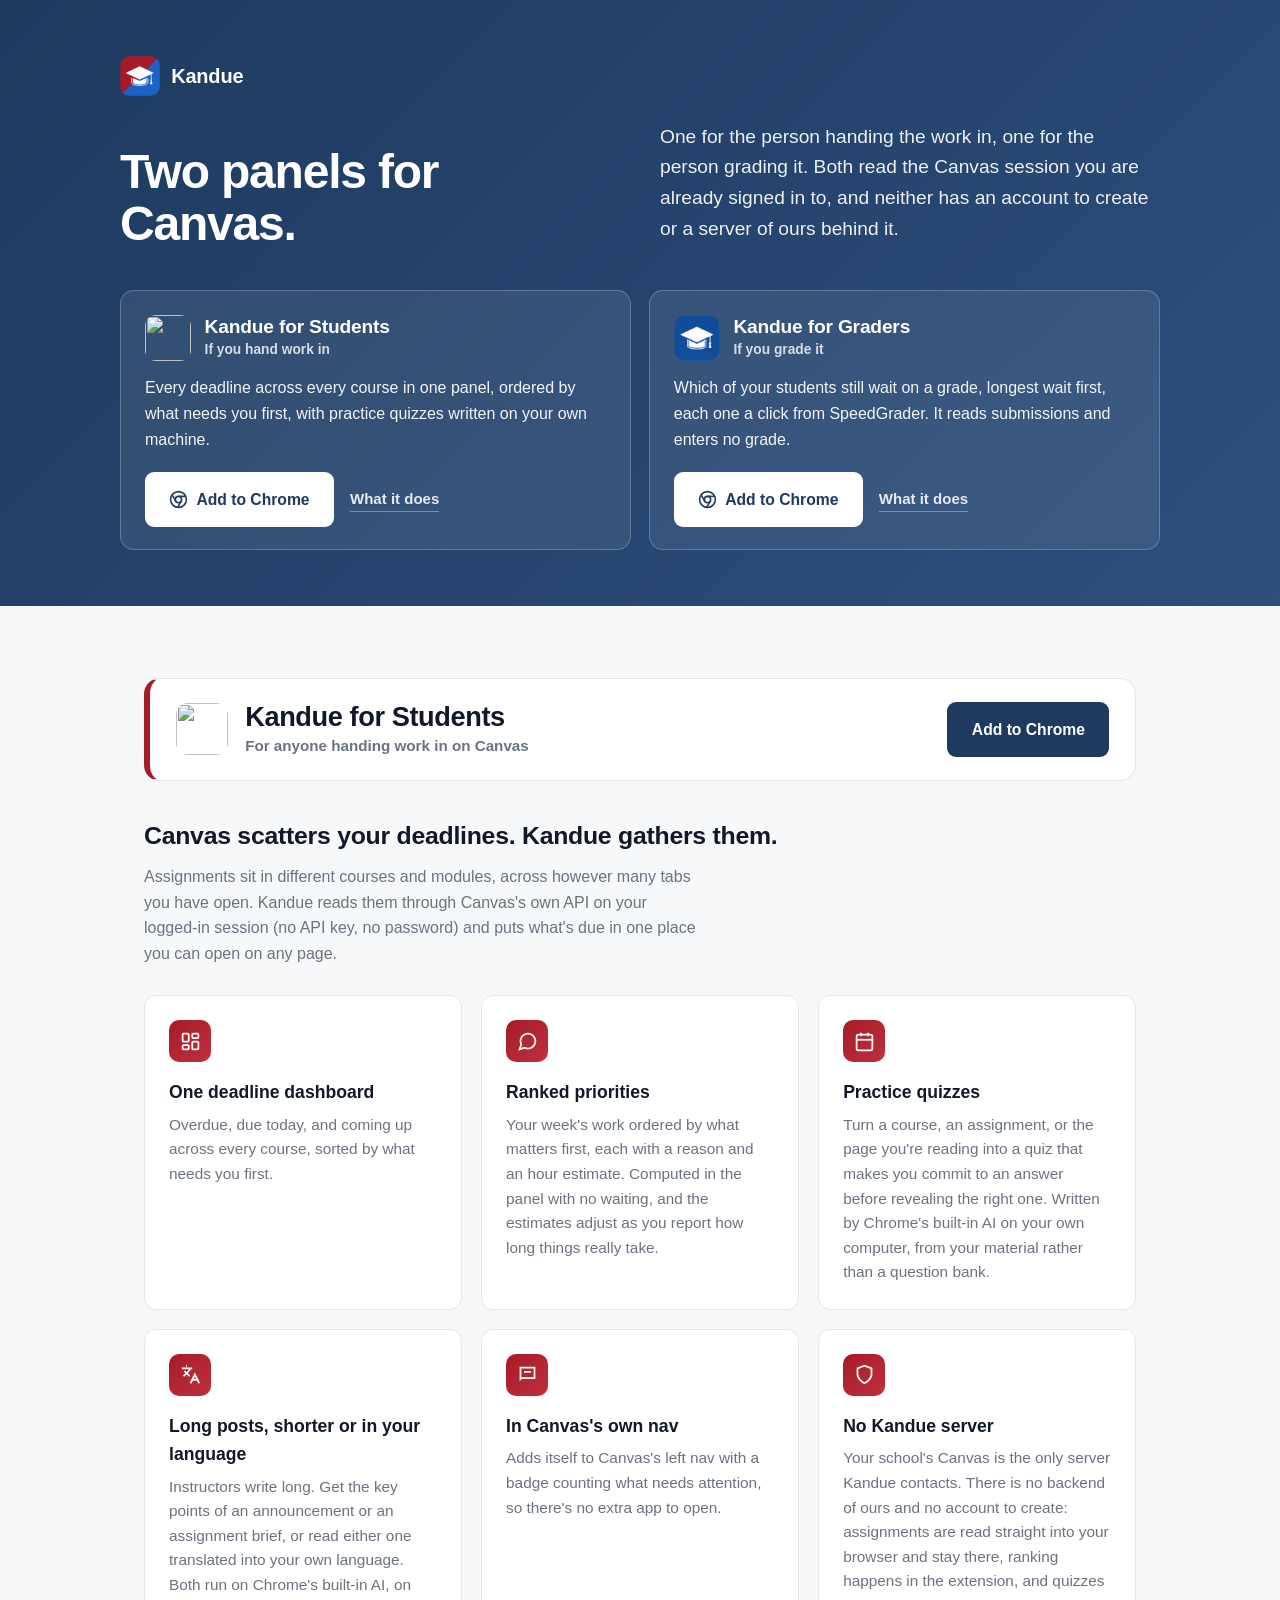
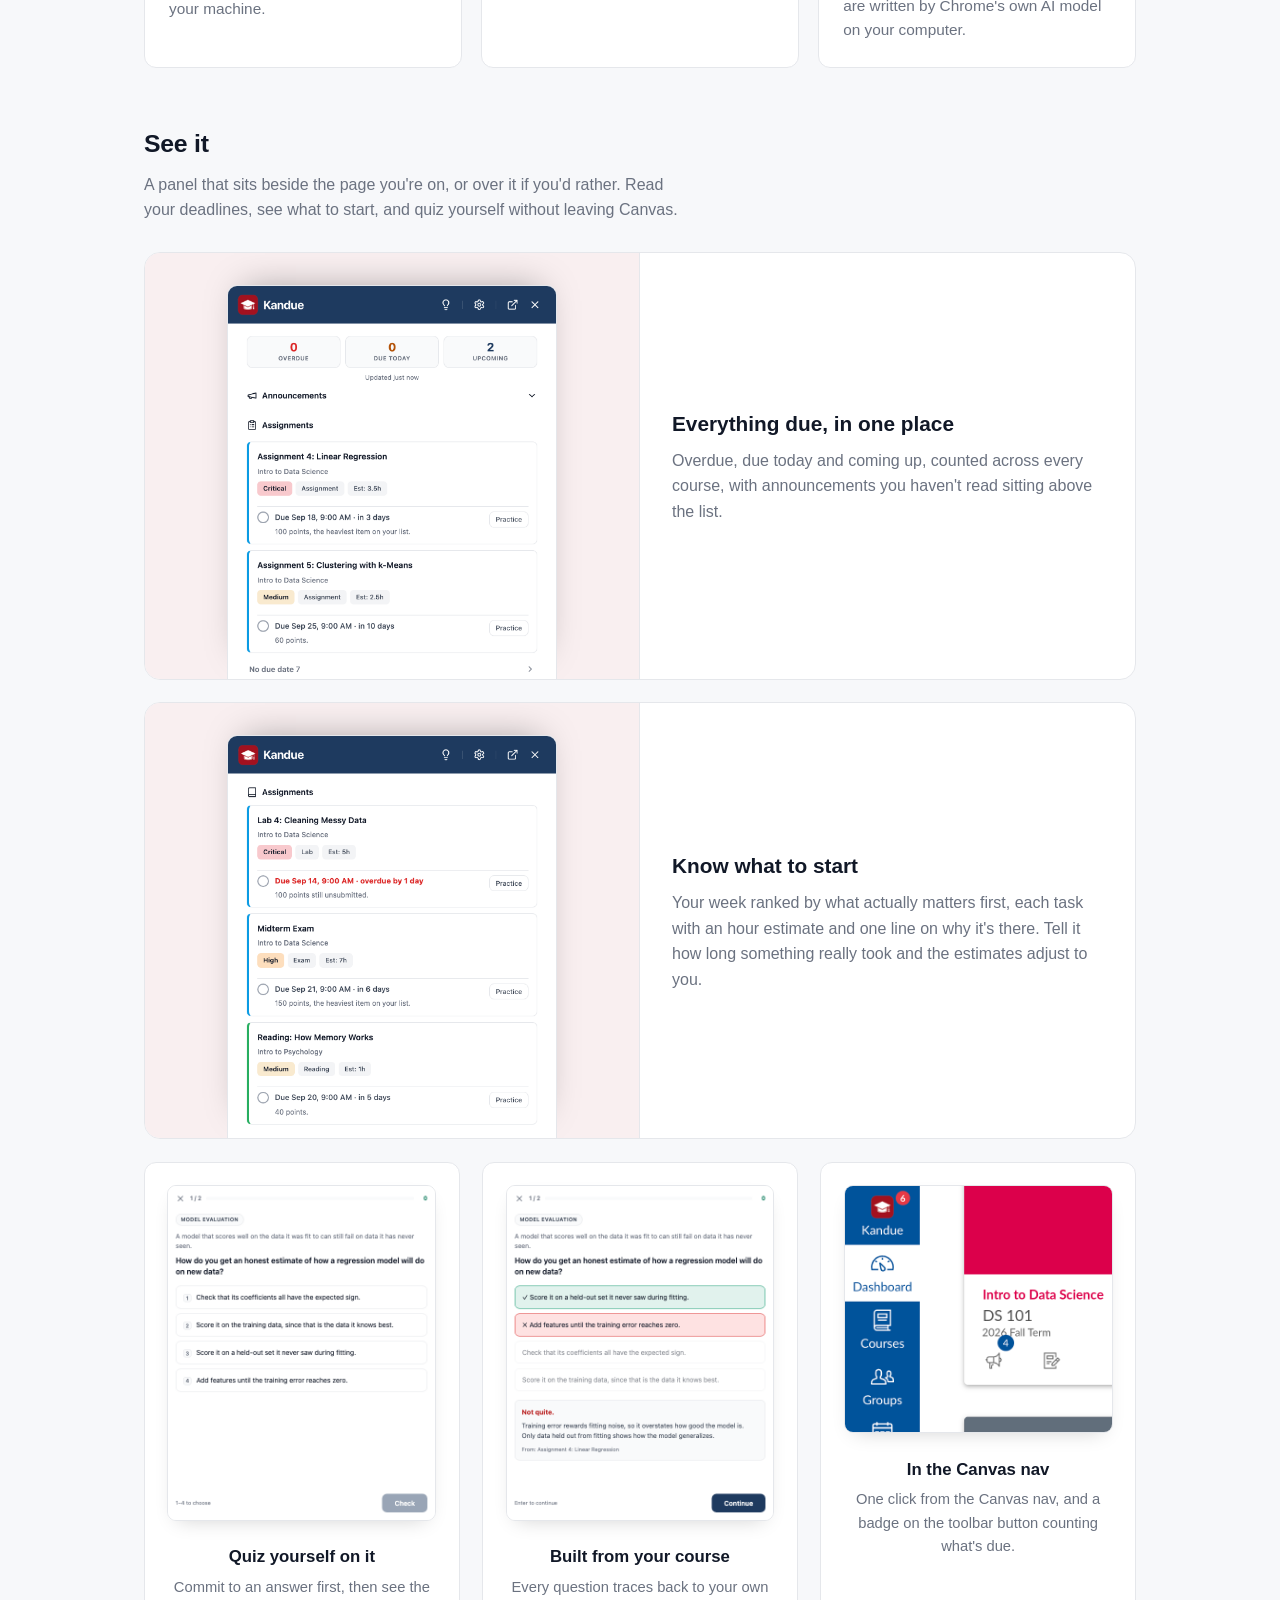
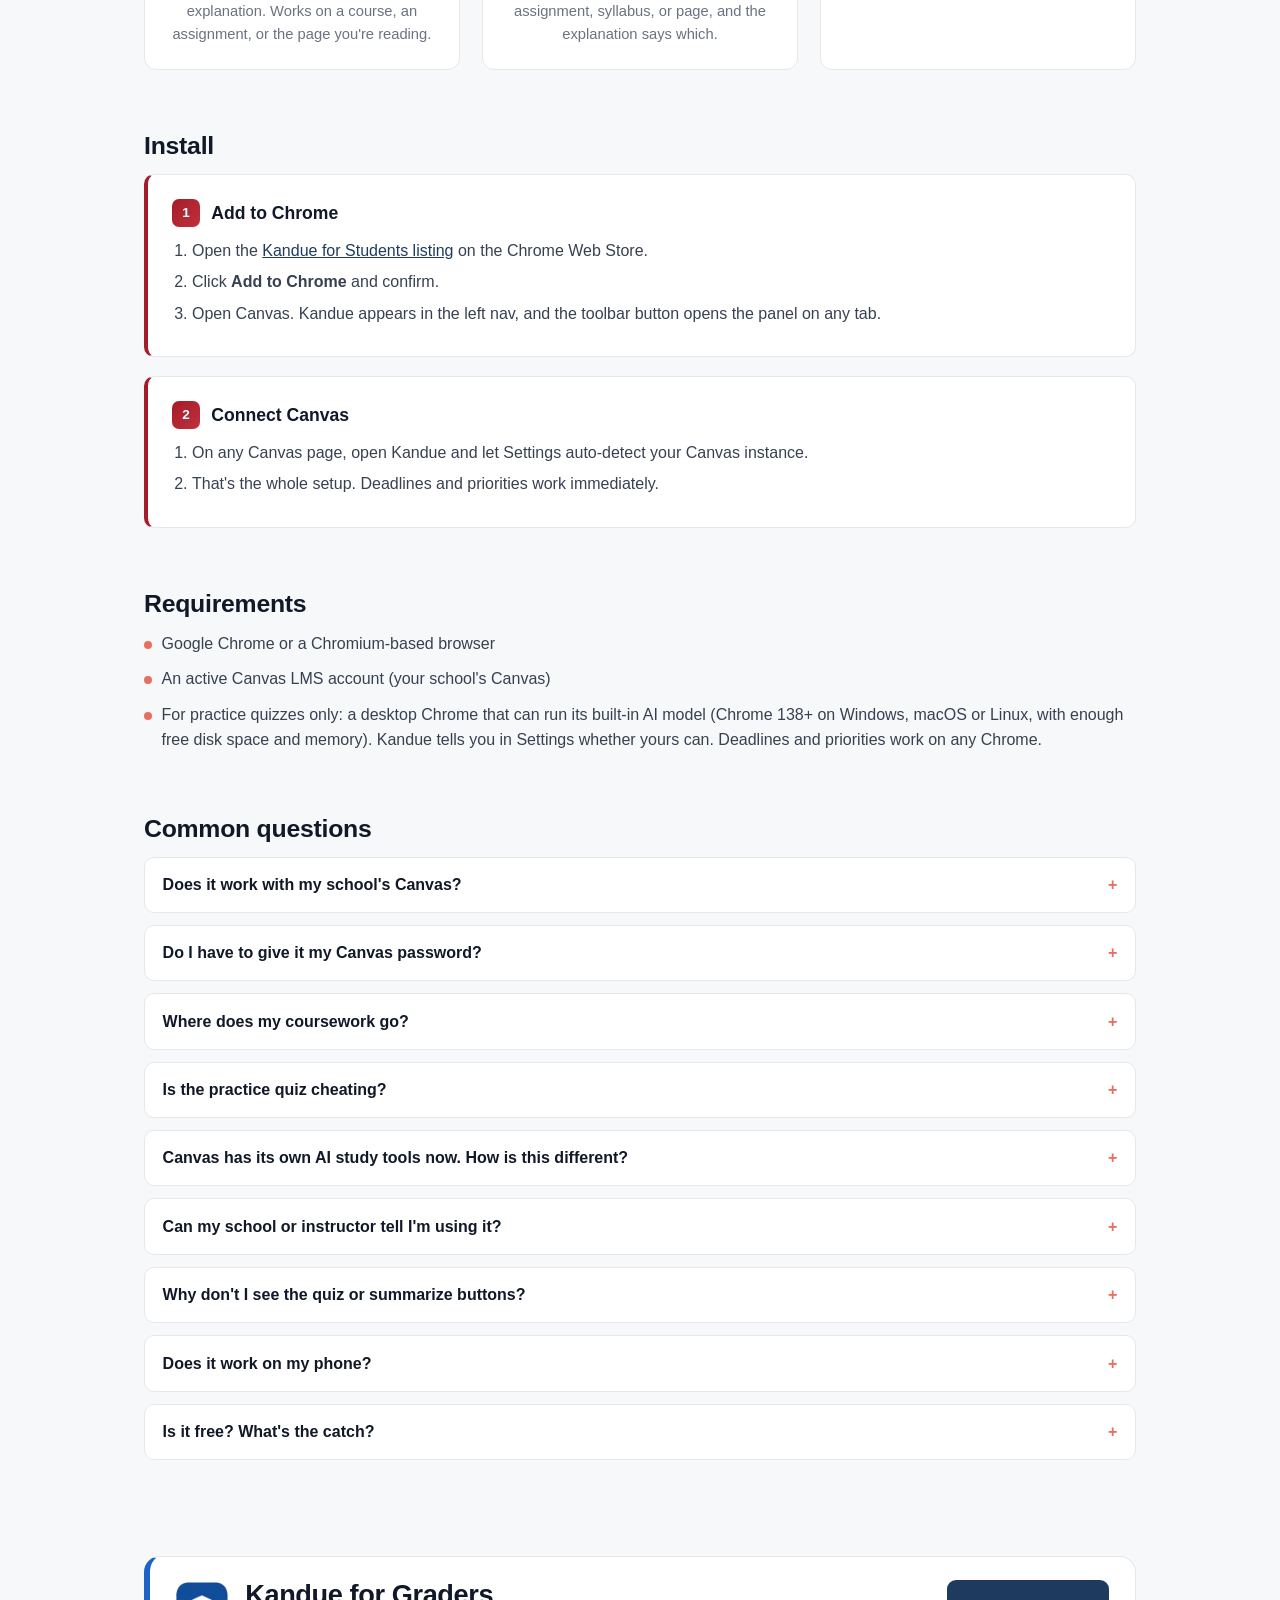
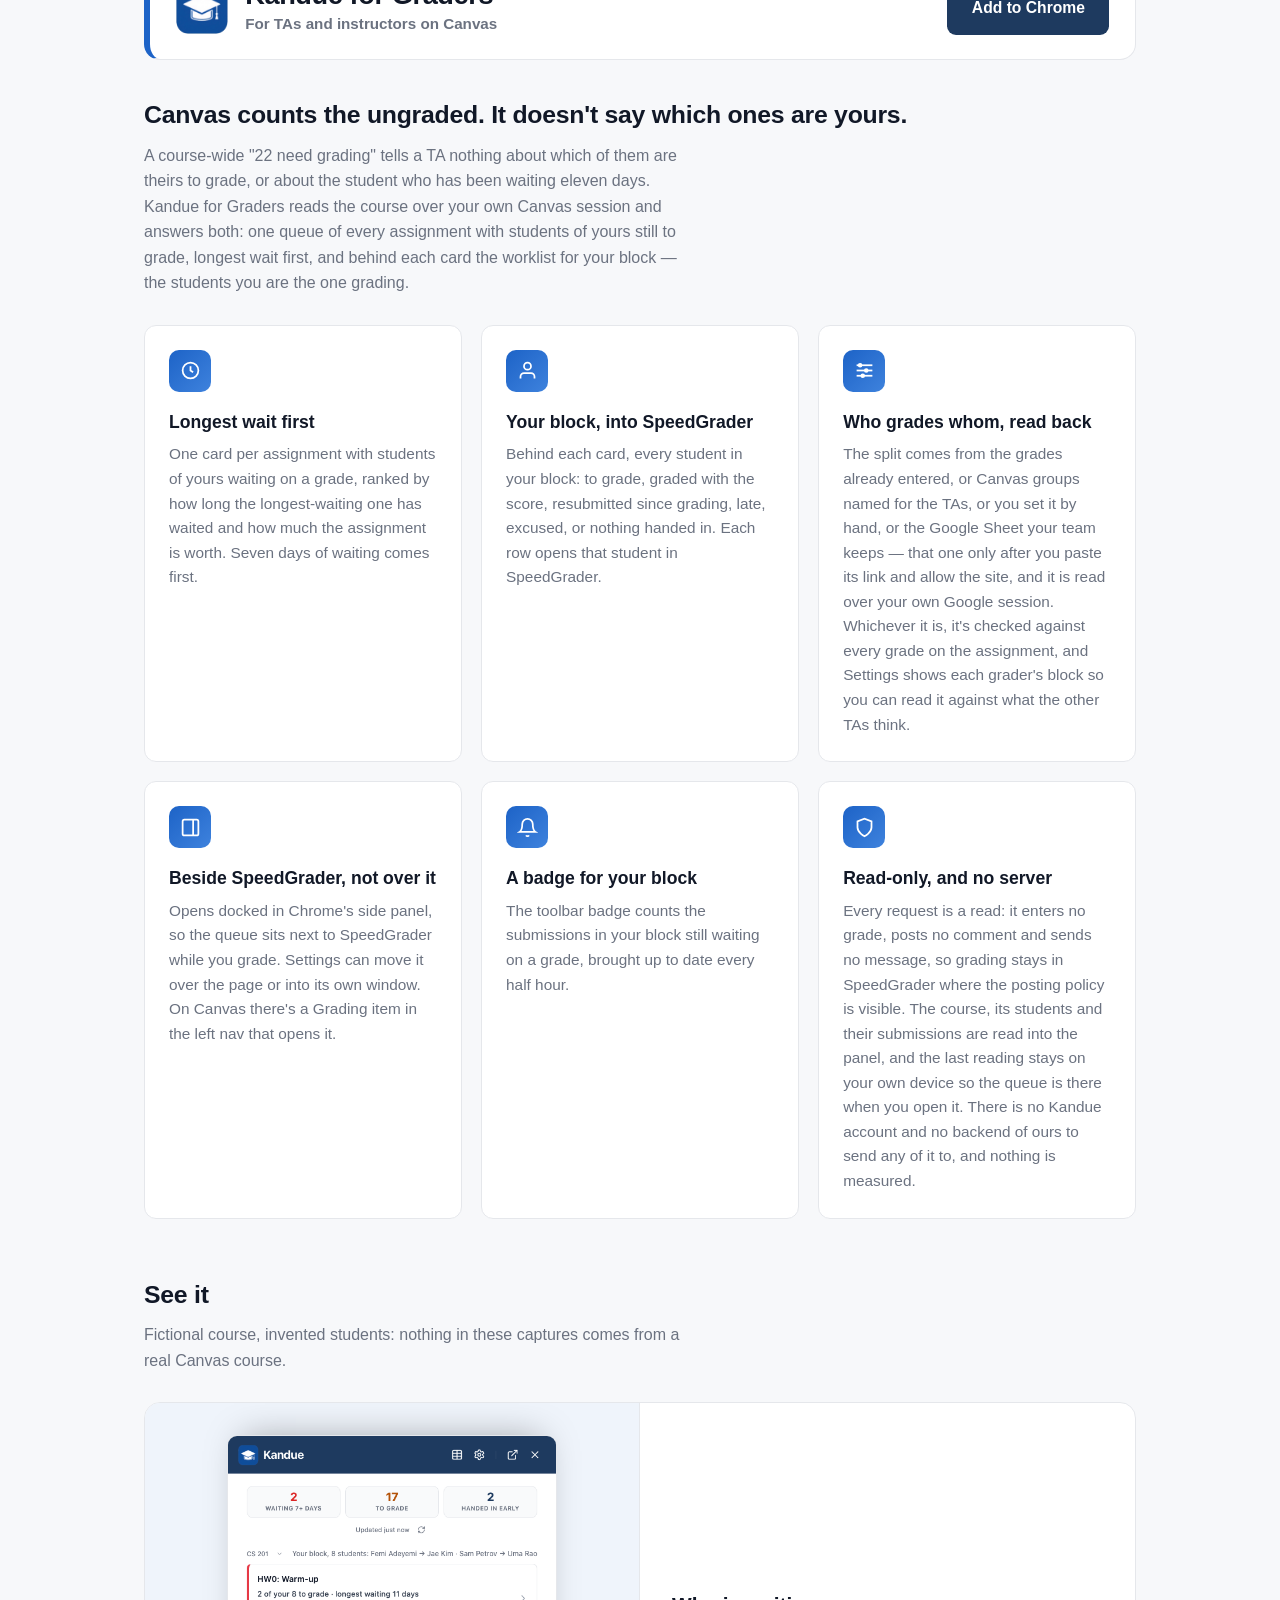
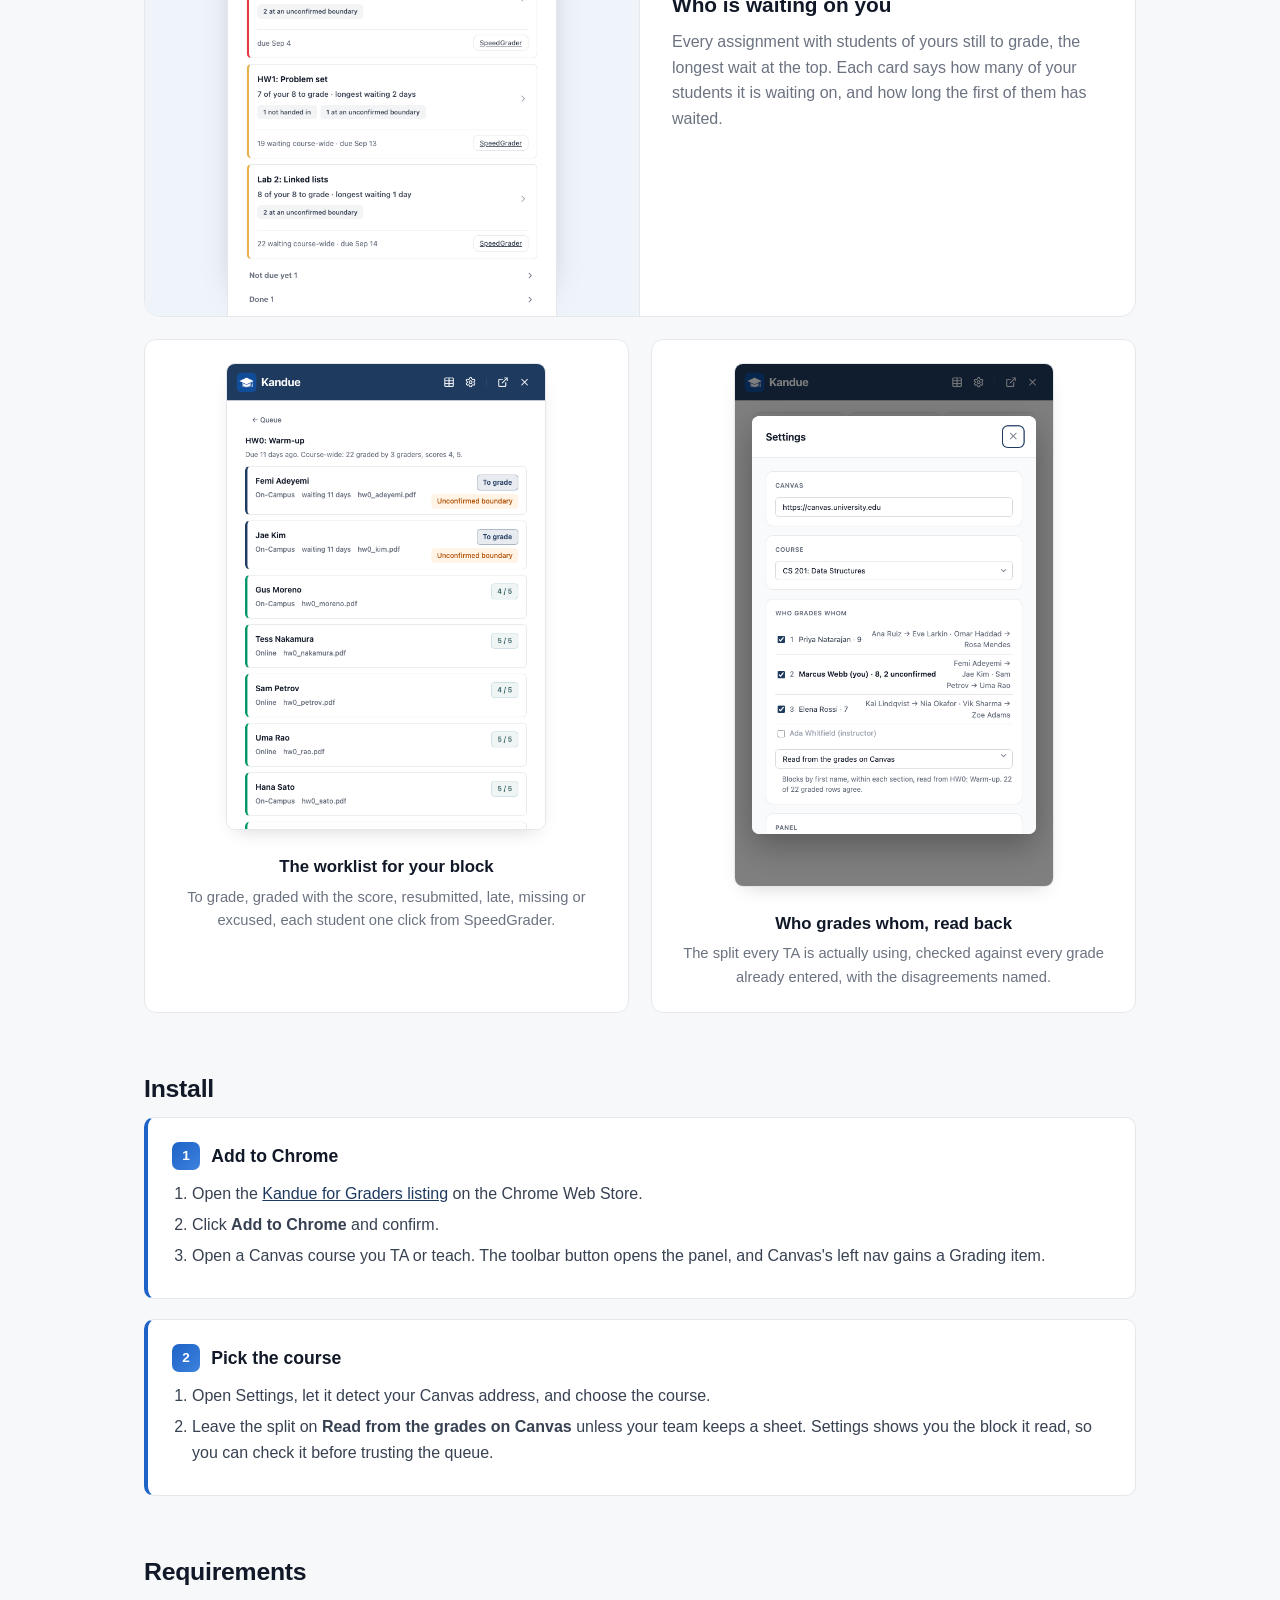
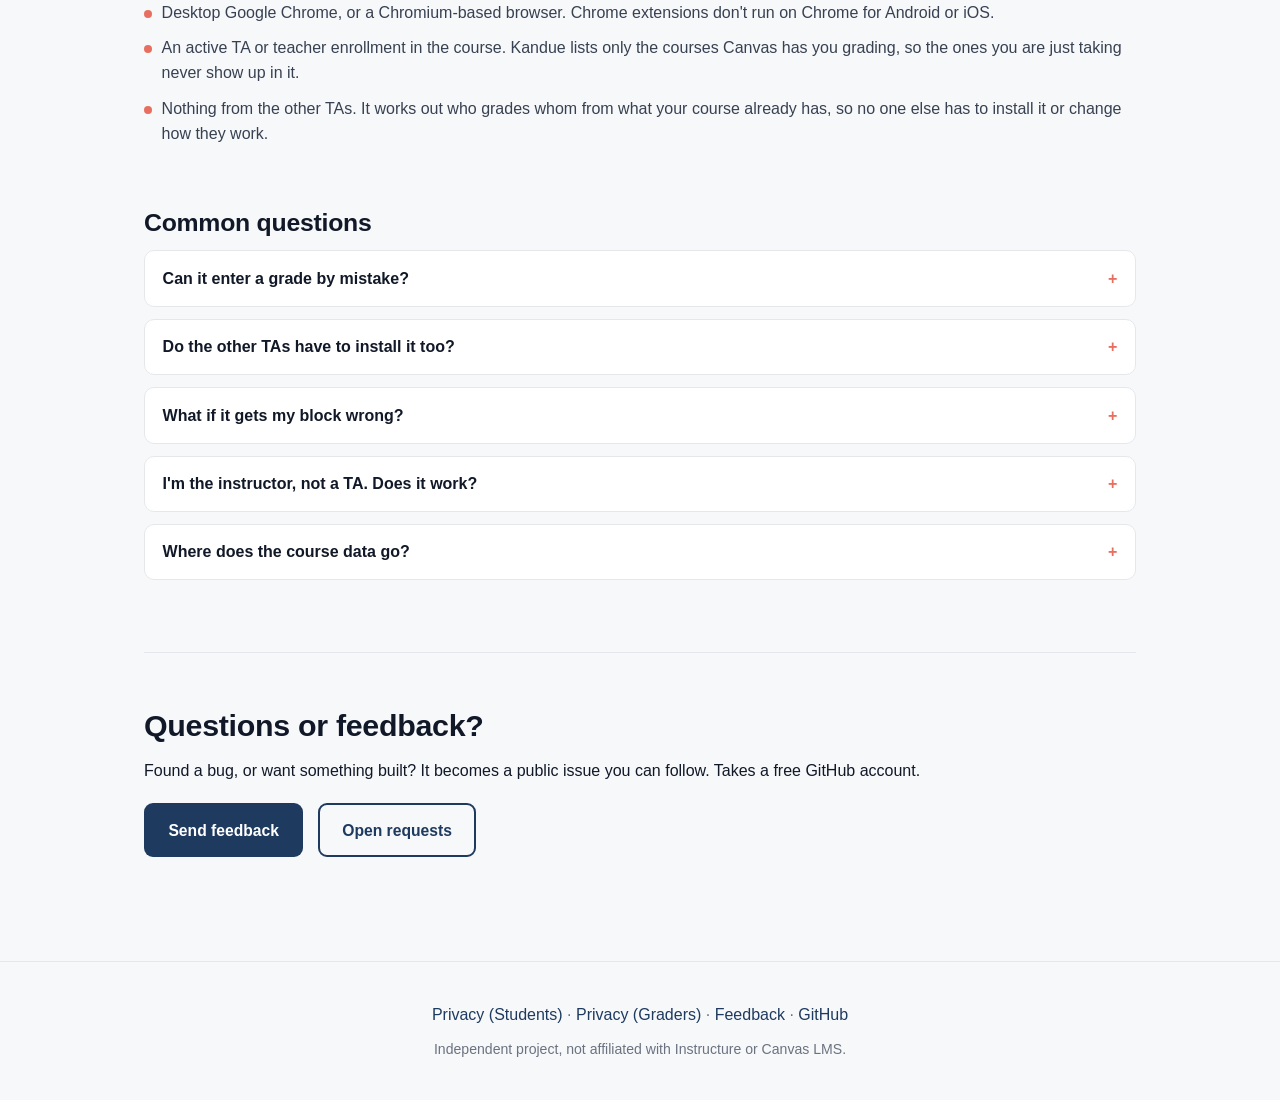
==== commit 5a29c913: "The screenshots show the panels as they ship today Every panel capture on the page was regenerated a" ====
--- a/docs/index.html
+++ b/docs/index.html
@@ -14,7 +14,7 @@
          SVG first: the PNG is a 128px render of the same file, kept for
          browsers that will not take an SVG favicon, where a 16px tab icon
          downscaled from 128 is a haze either way. -->
-    <link rel="icon" href="icon-family.svg" type="image/svg+xml">
+    <link rel="icon" href="icon-family.svg?v=1" type="image/svg+xml">
     <link rel="icon" href="icon-family.png" type="image/png">
 
     <!-- Social sharing -->
@@ -274,7 +274,11 @@
     <header class="hero">
         <div class="hero-inner">
             <div class="brand">
-                <img src="icon-family.svg" alt="" width="40" height="40">
+                <!-- ?v=1 is a cache key, not a version: Cloudflare had cached a 404
+                     for this path from before the file existed, with a four-hour TTL, so
+                     the first deploy that referenced it served a broken mark to everyone.
+                     A new asset here needs a new query, or a purge. -->
+                <img src="icon-family.svg?v=1" alt="" width="40" height="40">
                 <span>Kandue</span>
             </div>
             <div class="hero-top">
@@ -376,7 +380,7 @@
                 <p class="sub">A panel that sits beside the page you're on, or over it if you'd rather. Read your deadlines, see what to start, and quiz yourself without leaving Canvas.</p>
 
                 <div class="shot-feature">
-                    <div class="shot-media"><img src="ss1.png" width="1120" height="1386" alt="The Kandue panel showing overdue, due-today and upcoming counts, an announcements row, and assignments listed with their course, urgency chip and hour estimate" loading="lazy" decoding="async"></div>
+                    <div class="shot-media"><img src="ss1.png" width="1120" height="1342" alt="The Kandue panel showing overdue, due-today and upcoming counts, an announcements row, and assignments listed with their course, urgency chip and hour estimate" loading="lazy" decoding="async"></div>
                     <div class="shot-copy">
                         <h4>Everything due, in one place</h4>
                         <p>Overdue, due today and coming up, counted across every course, with announcements you haven't read sitting above the list.</p>
@@ -536,7 +540,7 @@
                 <p class="sub">Fictional course, invented students: nothing in these captures comes from a real Canvas course.</p>
 
                 <div class="shot-feature">
-                    <div class="shot-media"><img src="ss-grading-queue.png" width="560" height="820" alt="The Kandue for Graders queue: counters reading 2 waiting 7+ days, 17 to grade and 2 handed in early, then cards for HW0, HW1 and Lab 2, each naming how many of the grader's eight students still need a grade and how long the longest has waited" loading="lazy" decoding="async"></div>
+                    <div class="shot-media"><img src="ss-grading-queue.png" width="560" height="819" alt="The Kandue for Graders queue: counters reading 2 waiting 7+ days, 17 to grade and 2 handed in early, then cards for HW0, HW1 and Lab 2, each naming how many of the grader's eight students still need a grade and how long the longest has waited" loading="lazy" decoding="async"></div>
                     <div class="shot-copy">
                         <h4>Who is waiting on you</h4>
                         <p>Every assignment with students of yours still to grade, the longest wait at the top. Each card says how many of your students it is waiting on, and how long the first of them has waited.</p>
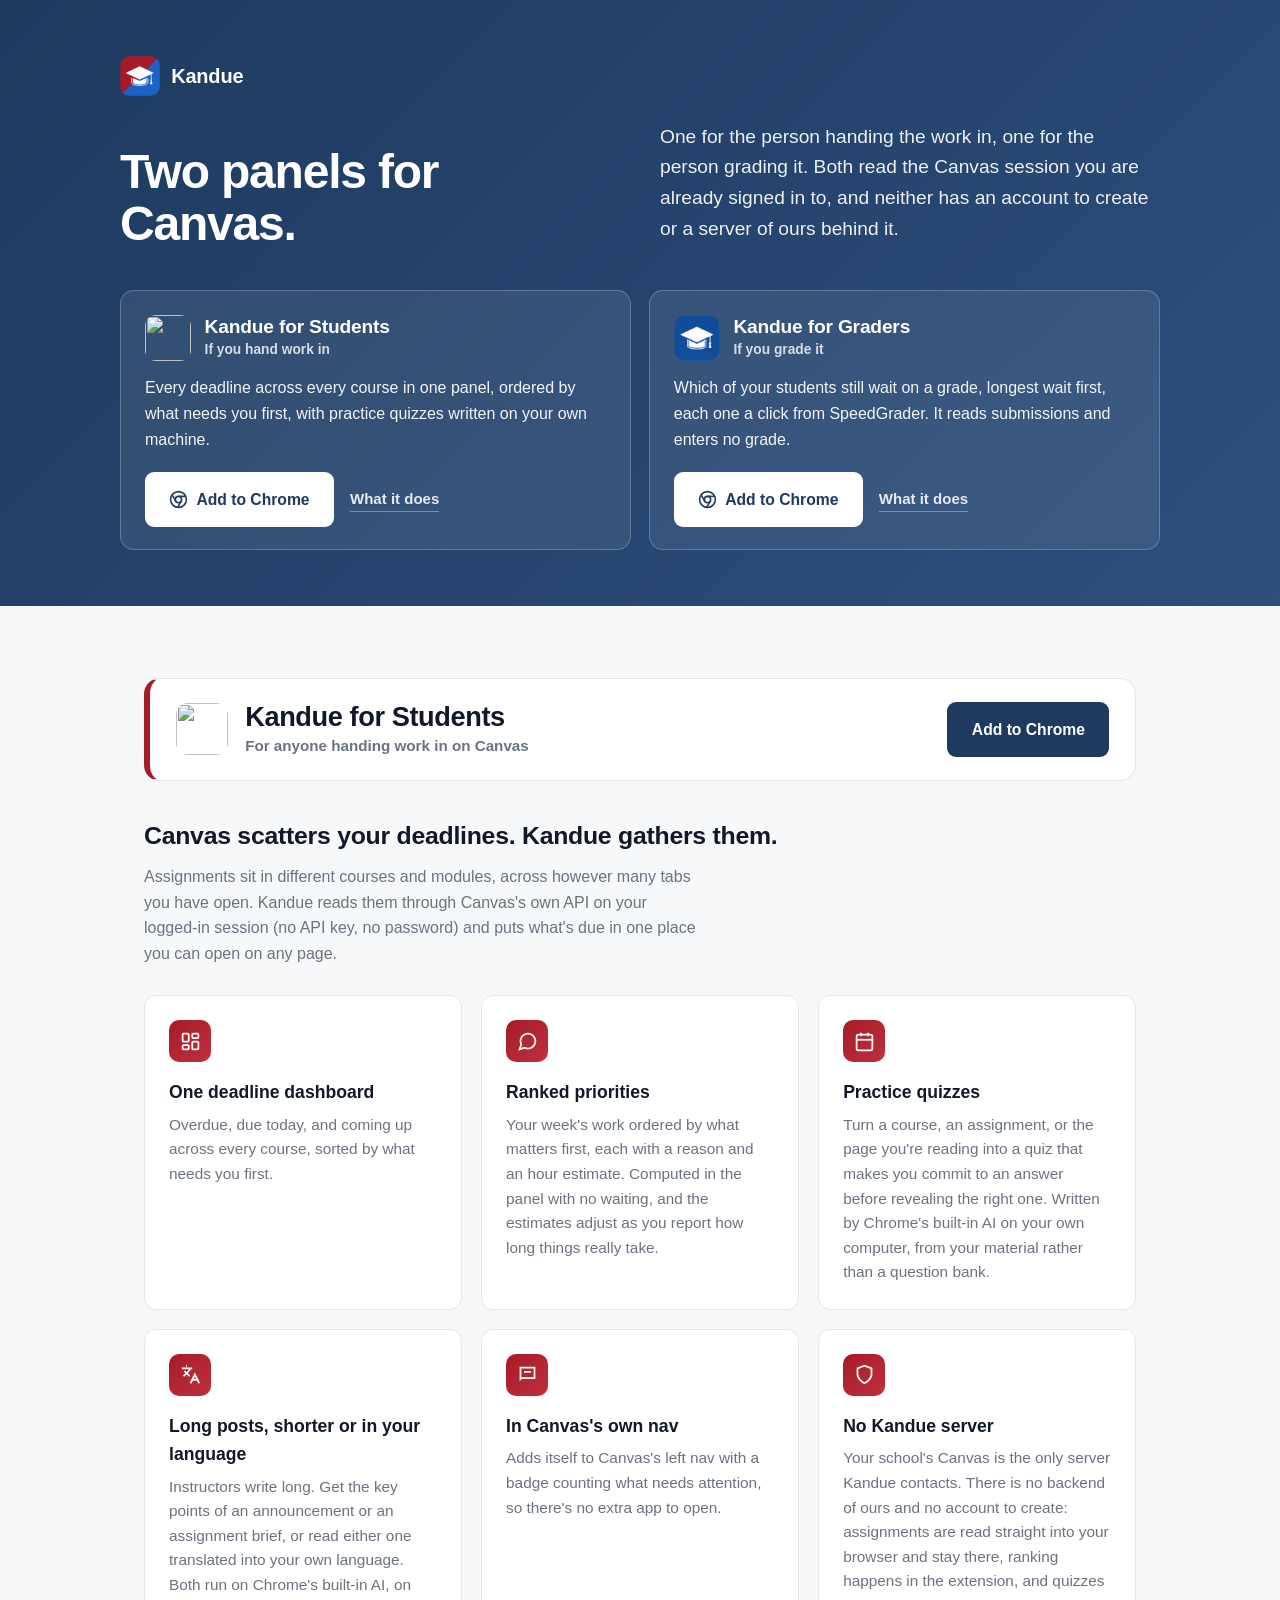
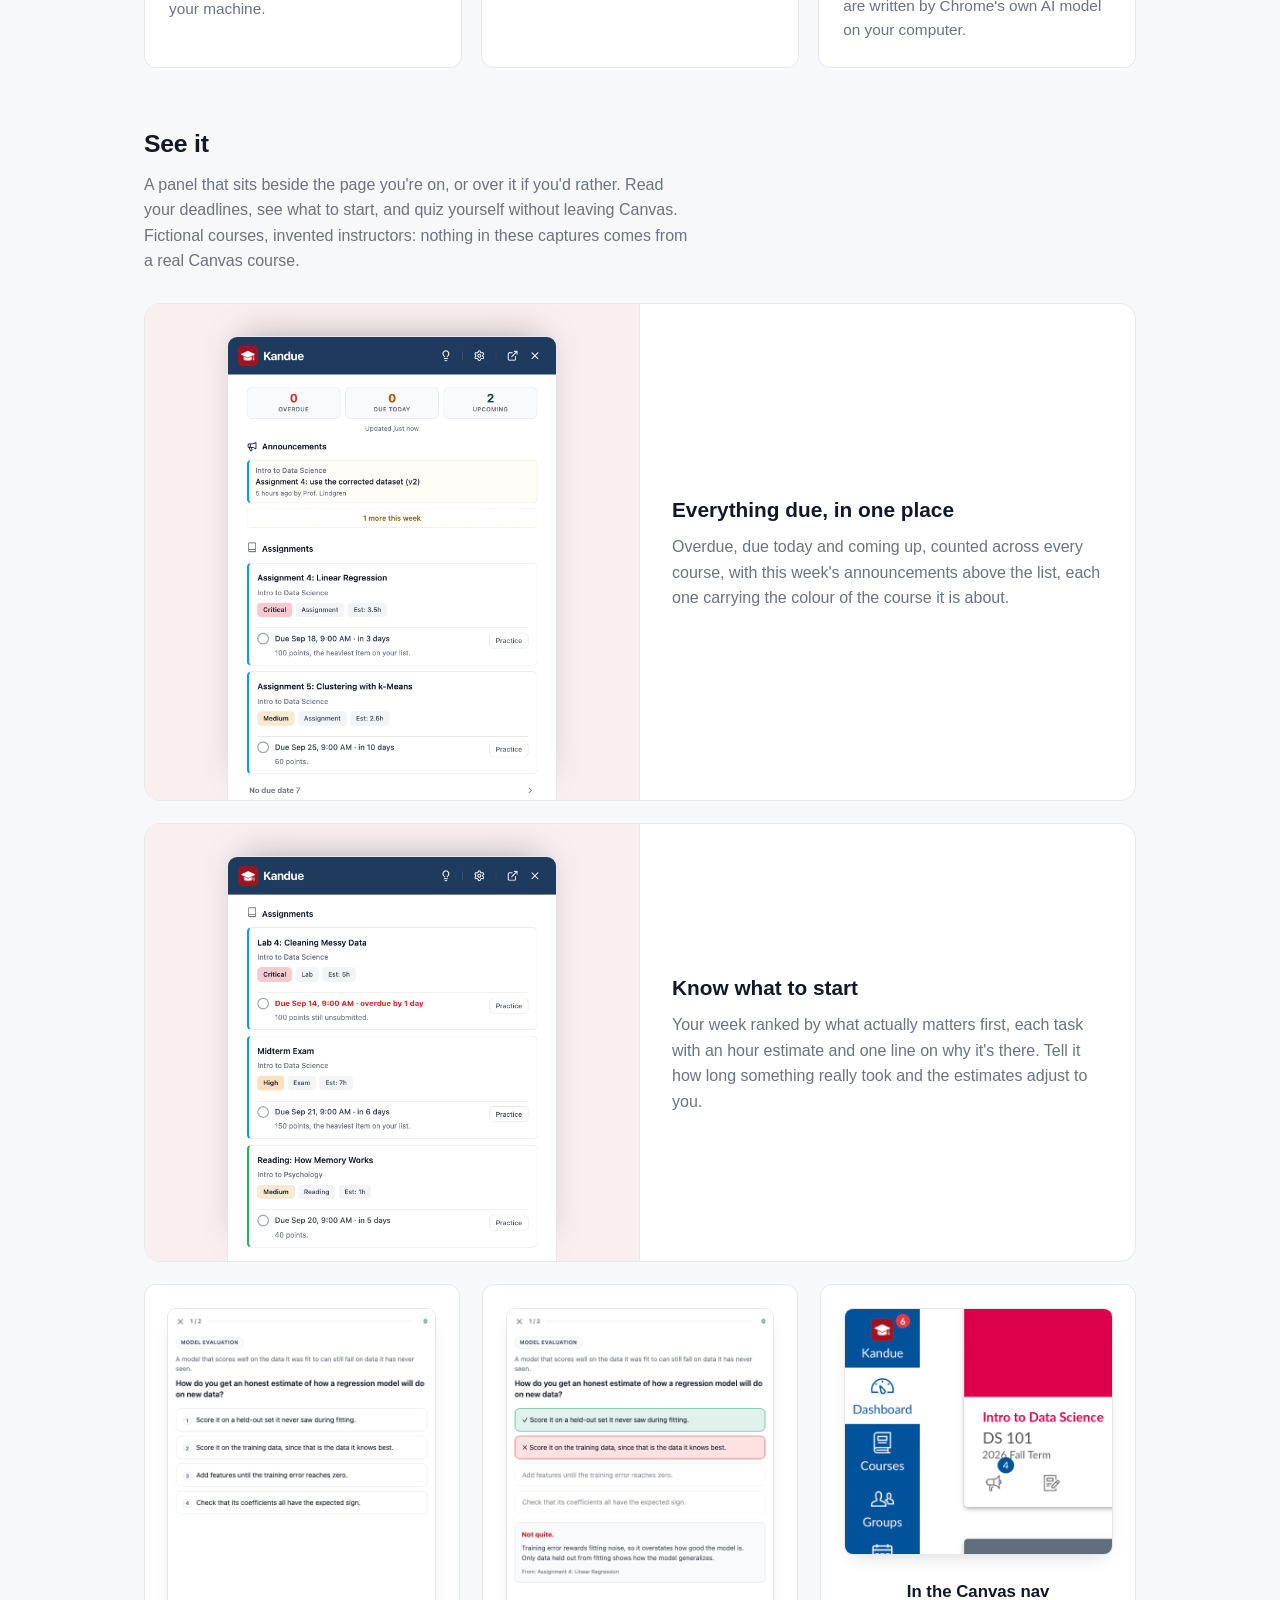
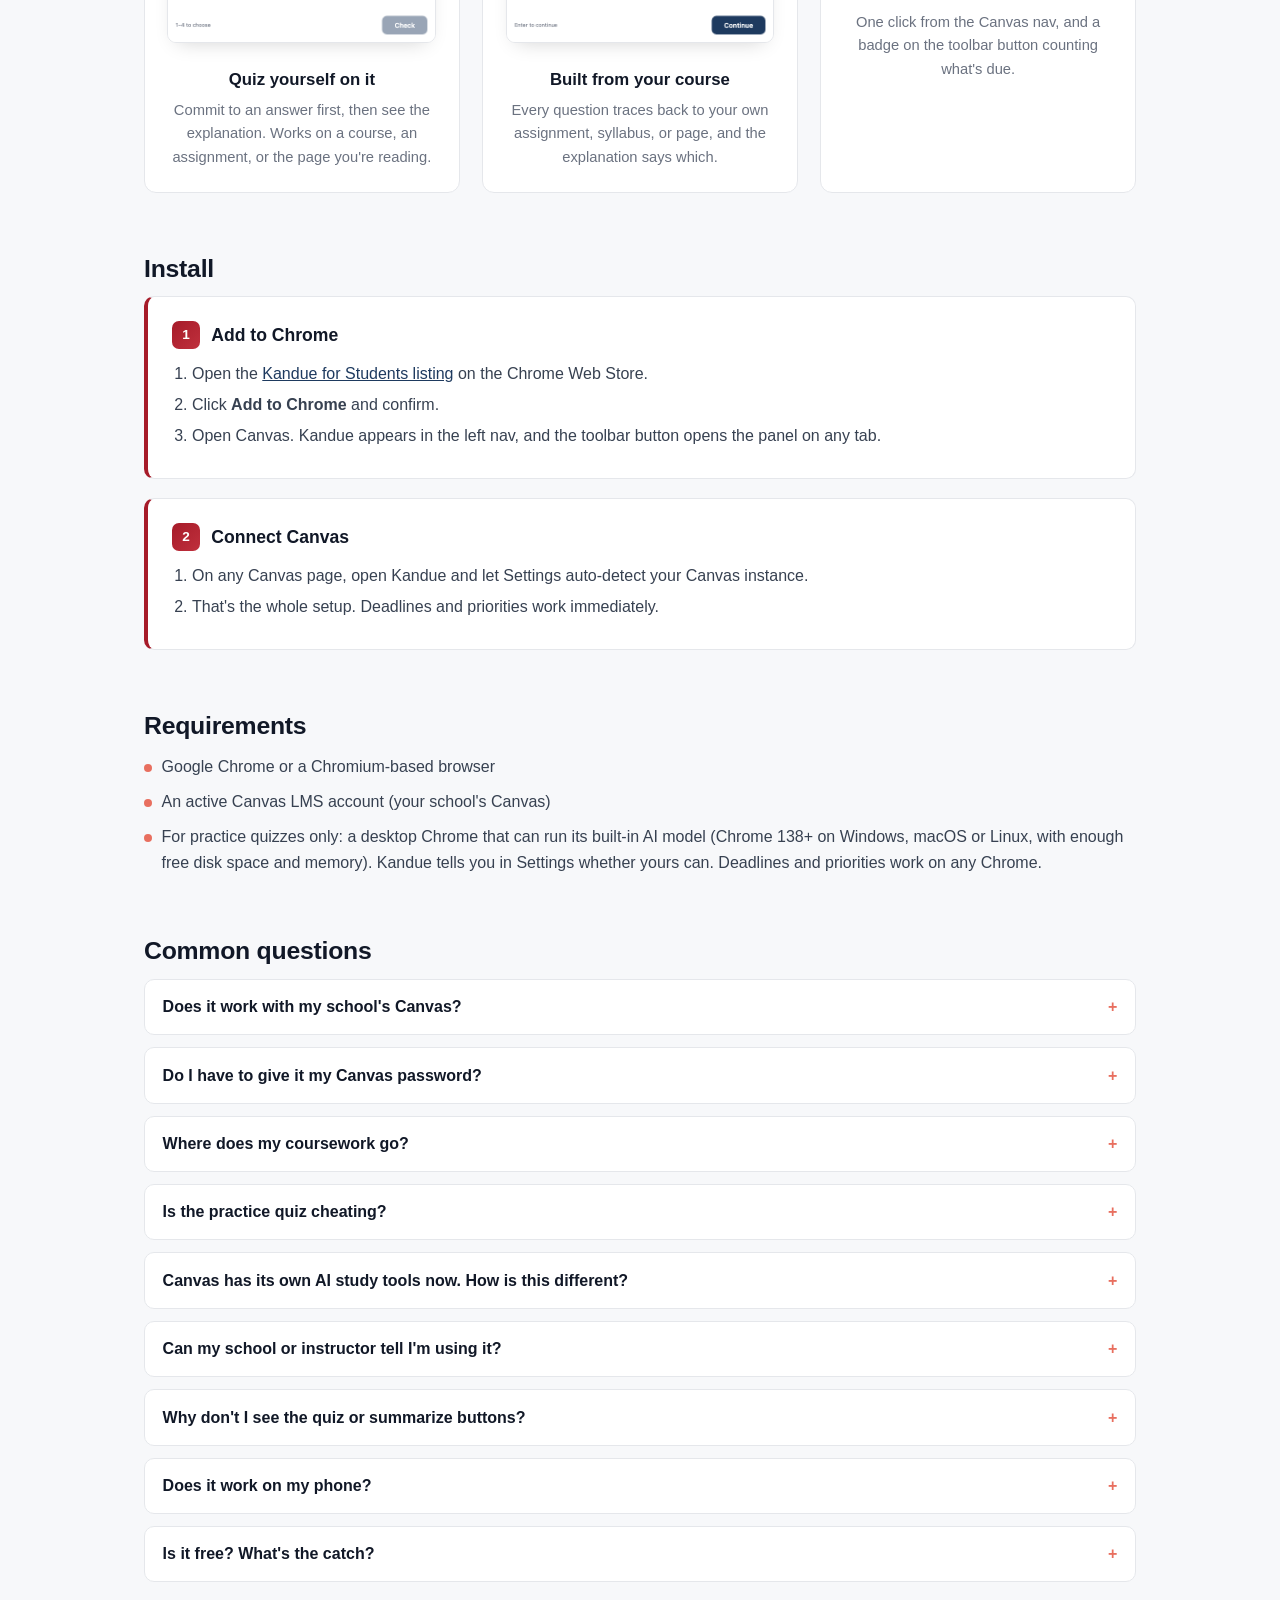
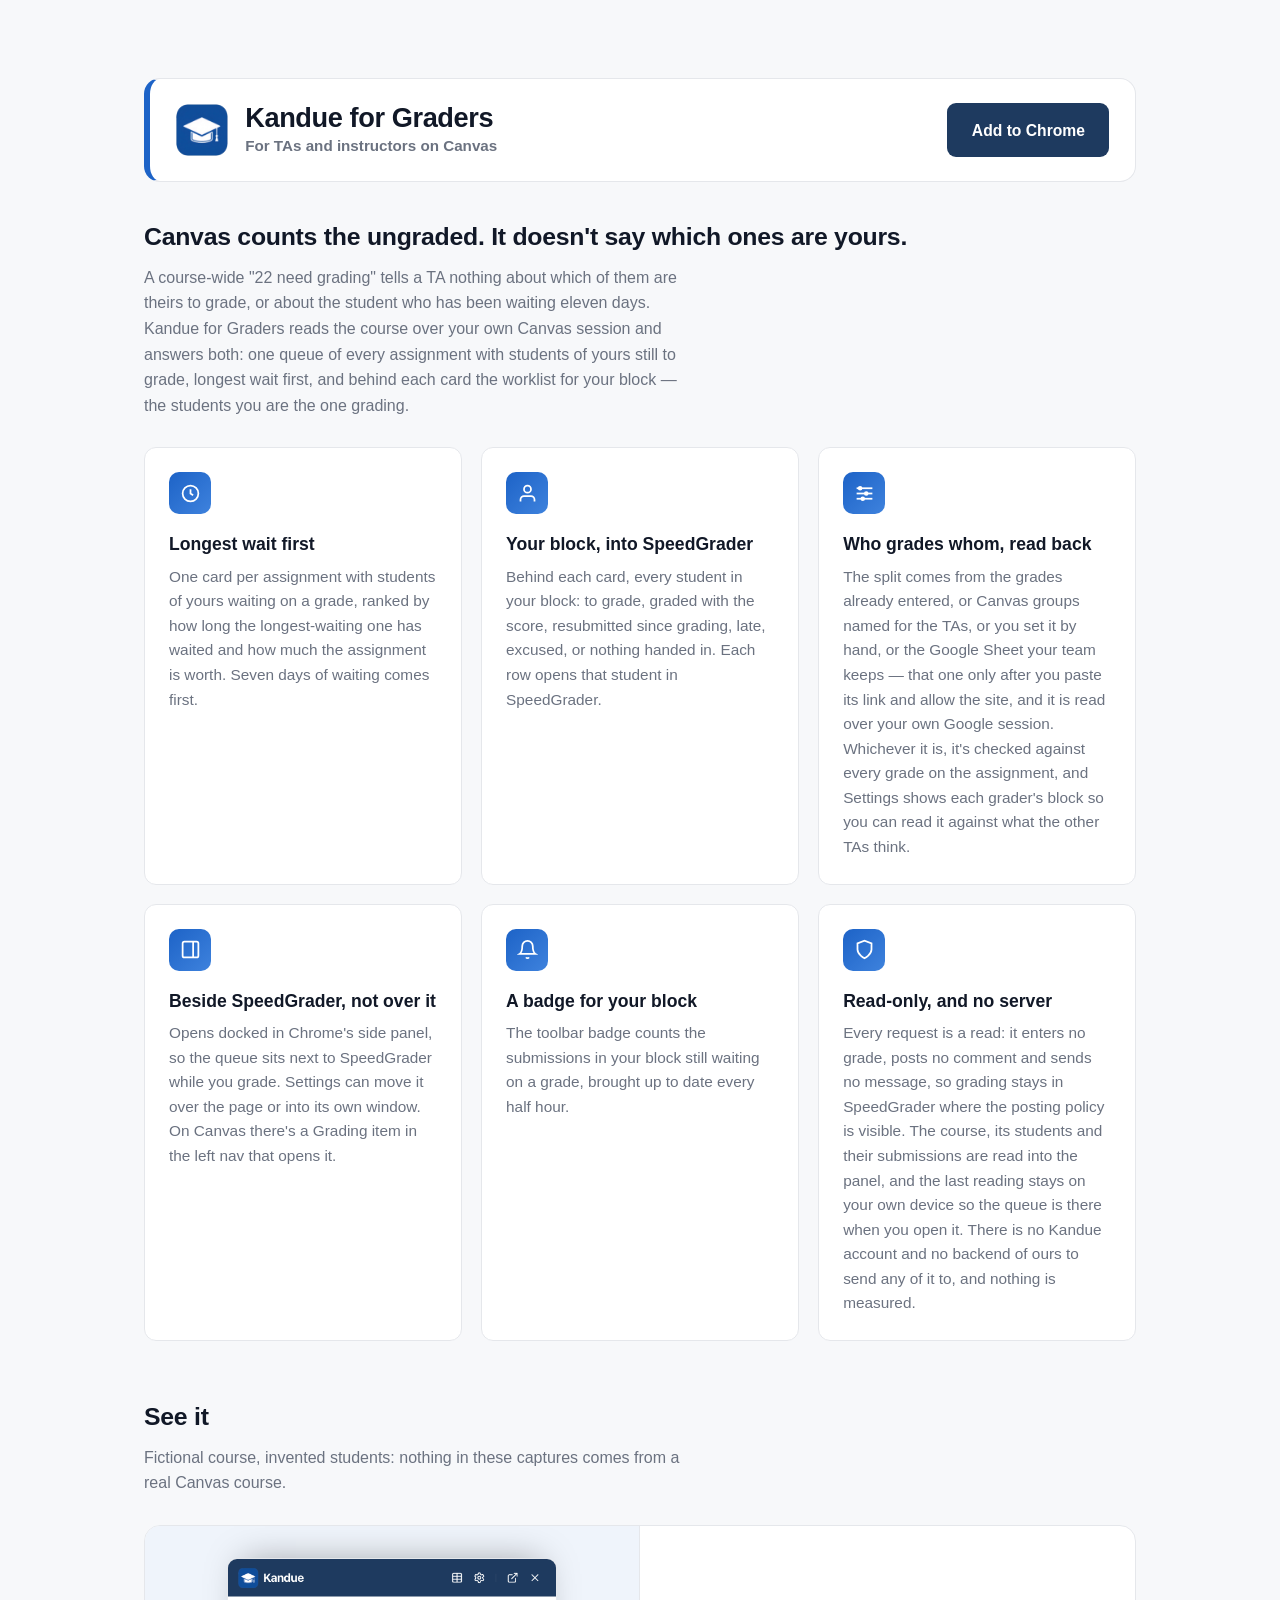
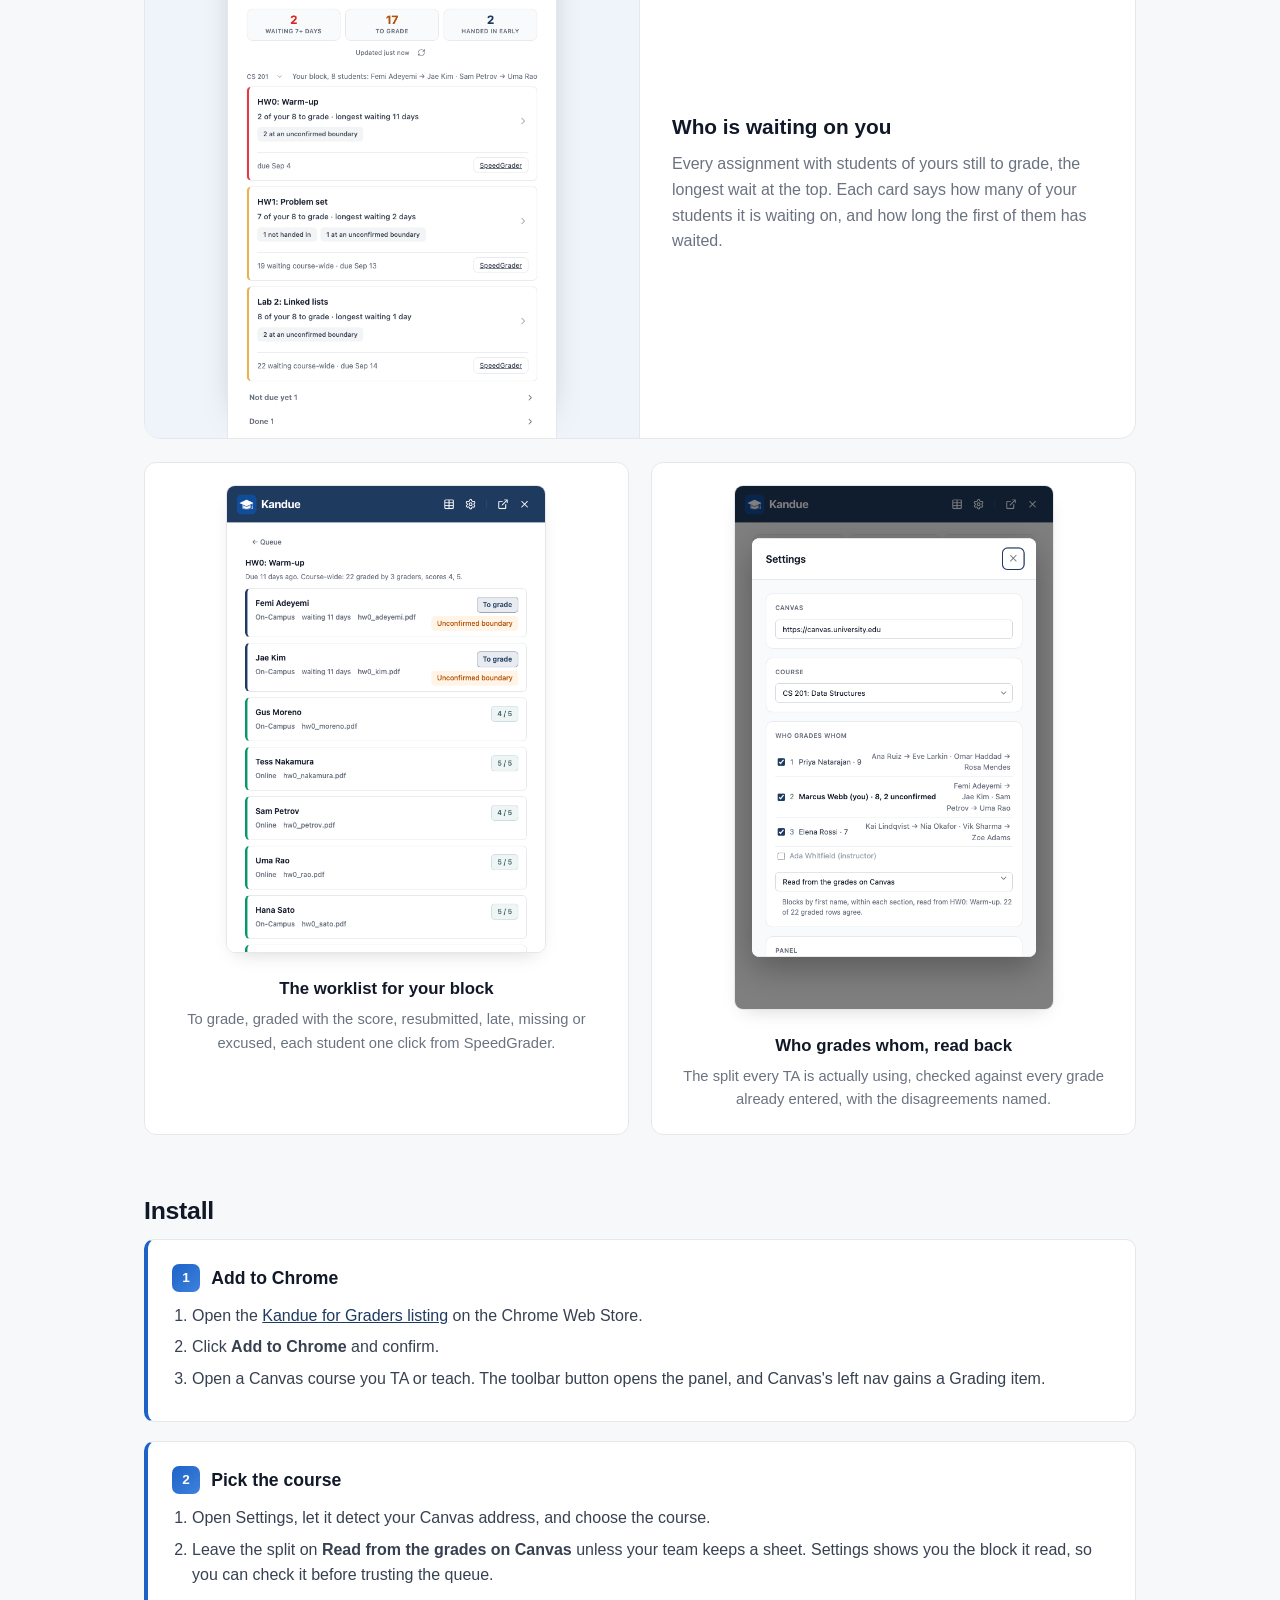
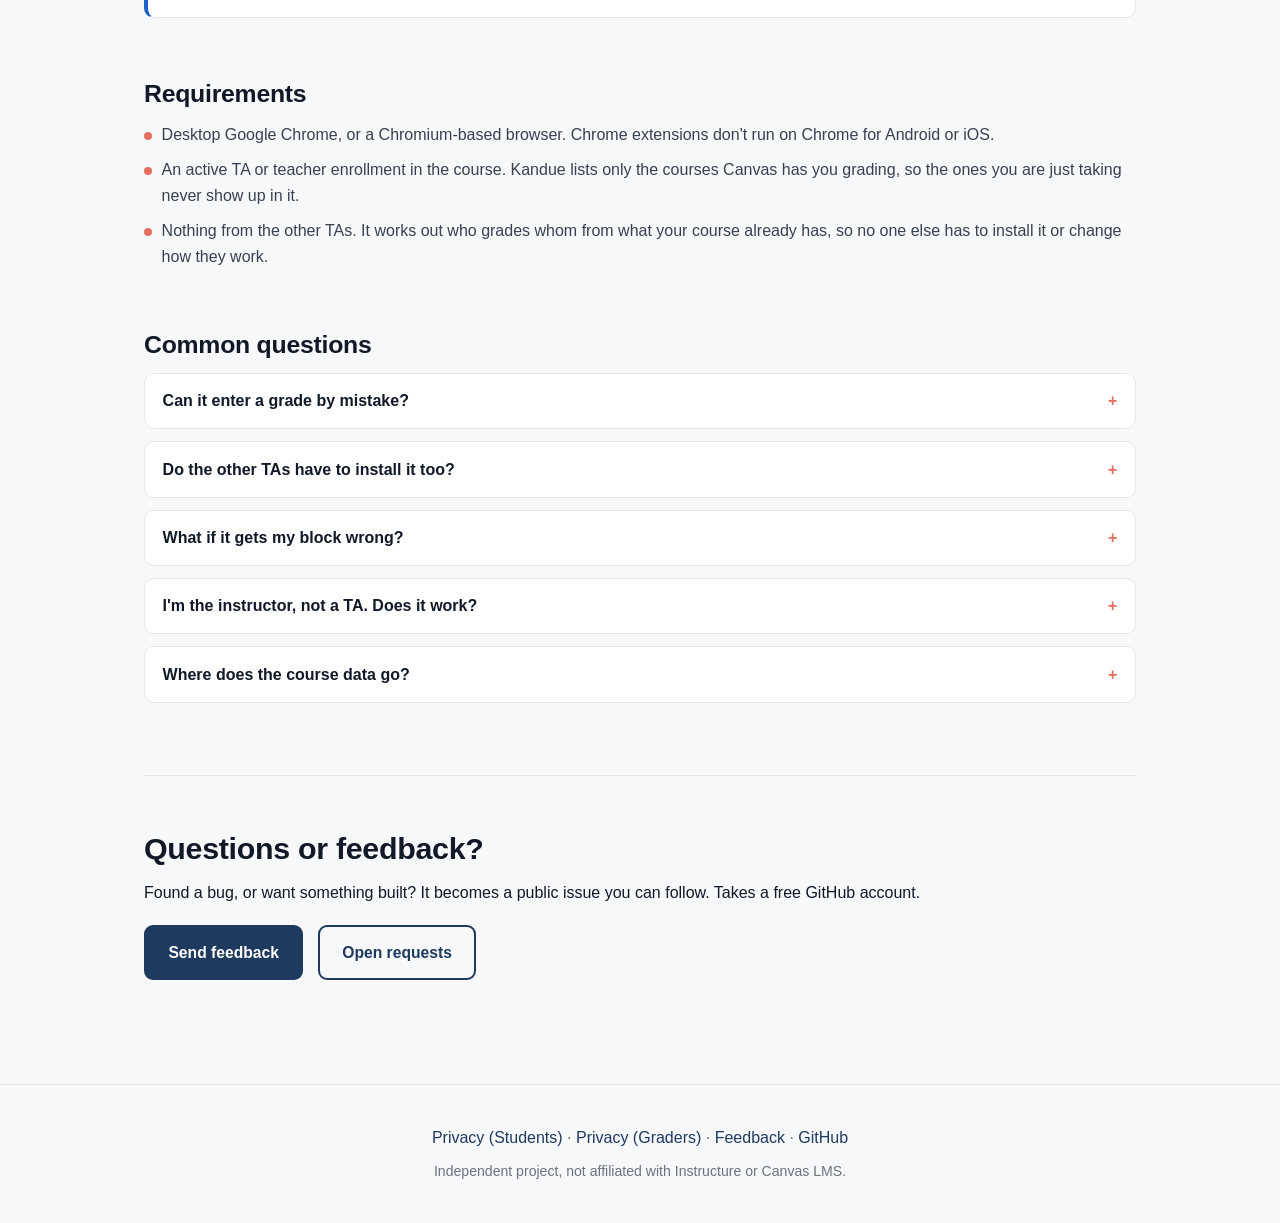
==== commit 5327baf4: "Announcements are the week's, and the shot finally has one in it The capture showed a bare Announcem" ====
--- a/docs/index.html
+++ b/docs/index.html
@@ -377,18 +377,20 @@
 
             <section class="section">
                 <h3>See it</h3>
-                <p class="sub">A panel that sits beside the page you're on, or over it if you'd rather. Read your deadlines, see what to start, and quiz yourself without leaving Canvas.</p>
+                <p class="sub">A panel that sits beside the page you're on, or over it if you'd rather. Read your deadlines, see what to start, and quiz yourself without leaving Canvas. Fictional courses, invented instructors: nothing in these captures comes from a real Canvas course.</p>
 
                 <div class="shot-feature">
-                    <div class="shot-media"><img src="ss1.png" width="1120" height="1342" alt="The Kandue panel showing overdue, due-today and upcoming counts, an announcements row, and assignments listed with their course, urgency chip and hour estimate" loading="lazy" decoding="async"></div>
+                    <!-- ?v= is the edge cache key (see the brand mark): these files were
+                         replaced in place, and Cloudflare holds them for four hours. -->
+                    <div class="shot-media"><img src="ss1.png?v=2" width="1120" height="1581" alt="The Kandue panel showing overdue, due-today and upcoming counts, then an announcement reading &quot;Assignment 4: use the corrected dataset (v2)&quot; above the assignment it is about, and assignments listed with their course, urgency chip and hour estimate" loading="lazy" decoding="async"></div>
                     <div class="shot-copy">
                         <h4>Everything due, in one place</h4>
-                        <p>Overdue, due today and coming up, counted across every course, with announcements you haven't read sitting above the list.</p>
+                        <p>Overdue, due today and coming up, counted across every course, with this week's announcements above the list, each one carrying the colour of the course it is about.</p>
                     </div>
                 </div>
 
                 <div class="shot-feature">
-                    <div class="shot-media"><img src="ss-priorities.png" width="560" height="687" alt="The Kandue assignment queue with a lab, an exam and a reading ranked Critical, High and Medium, each with an hour estimate and a one-line reason" loading="lazy" decoding="async"></div>
+                    <div class="shot-media"><img src="ss-priorities.png?v=2" width="560" height="689" alt="The Kandue assignment queue with a lab, an exam and a reading ranked Critical, High and Medium, each with an hour estimate and a one-line reason" loading="lazy" decoding="async"></div>
                     <div class="shot-copy">
                         <h4>Know what to start</h4>
                         <p>Your week ranked by what actually matters first, each task with an hour estimate and one line on why it's there. Tell it how long something really took and the estimates adjust to you.</p>
@@ -397,12 +399,12 @@
 
                 <div class="shot-grid">
                     <div class="shot">
-                        <img src="ss-quiz.png" width="560" height="700" alt="A Kandue practice quiz asking how to get an honest estimate of how a regression model will do on new data, with four answer choices to pick from" loading="lazy" decoding="async">
+                        <img src="ss-quiz.png?v=2" width="560" height="700" alt="A Kandue practice quiz asking how to get an honest estimate of how a regression model will do on new data, with four answer choices to pick from" loading="lazy" decoding="async">
                         <h4>Quiz yourself on it</h4>
                         <p>Commit to an answer first, then see the explanation. Works on a course, an assignment, or the page you're reading.</p>
                     </div>
                     <div class="shot">
-                        <img src="ss-quiz-reveal.png" width="560" height="700" alt="The same quiz after answering: the chosen option marked wrong in red, the correct option marked in green, and an explanation of why, credited to 'Assignment 4: Linear Regression'" loading="lazy" decoding="async">
+                        <img src="ss-quiz-reveal.png?v=2" width="560" height="700" alt="The same quiz after answering: the chosen option marked wrong in red, the correct option marked in green, and an explanation of why, credited to 'Assignment 4: Linear Regression'" loading="lazy" decoding="async">
                         <h4>Built from your course</h4>
                         <p>Every question traces back to your own assignment, syllabus, or page, and the explanation says which.</p>
                     </div>
@@ -540,7 +542,7 @@
                 <p class="sub">Fictional course, invented students: nothing in these captures comes from a real Canvas course.</p>
 
                 <div class="shot-feature">
-                    <div class="shot-media"><img src="ss-grading-queue.png" width="560" height="819" alt="The Kandue for Graders queue: counters reading 2 waiting 7+ days, 17 to grade and 2 handed in early, then cards for HW0, HW1 and Lab 2, each naming how many of the grader's eight students still need a grade and how long the longest has waited" loading="lazy" decoding="async"></div>
+                    <div class="shot-media"><img src="ss-grading-queue.png?v=1" width="560" height="819" alt="The Kandue for Graders queue: counters reading 2 waiting 7+ days, 17 to grade and 2 handed in early, then cards for HW0, HW1 and Lab 2, each naming how many of the grader's eight students still need a grade and how long the longest has waited" loading="lazy" decoding="async"></div>
                     <div class="shot-copy">
                         <h4>Who is waiting on you</h4>
                         <p>Every assignment with students of yours still to grade, the longest wait at the top. Each card says how many of your students it is waiting on, and how long the first of them has waited.</p>
@@ -549,12 +551,12 @@
 
                 <div class="shot-grid">
                     <div class="shot">
-                        <img src="ss-grading-work.png" width="560" height="820" alt="The worklist for HW0: Warm-up, with Femi Adeyemi and Jae Kim marked To grade after waiting 11 days, and five students below already scored 4 or 5 out of 5" loading="lazy" decoding="async">
+                        <img src="ss-grading-work.png?v=1" width="560" height="820" alt="The worklist for HW0: Warm-up, with Femi Adeyemi and Jae Kim marked To grade after waiting 11 days, and five students below already scored 4 or 5 out of 5" loading="lazy" decoding="async">
                         <h4>The worklist for your block</h4>
                         <p>To grade, graded with the score, resubmitted, late, missing or excused, each student one click from SpeedGrader.</p>
                     </div>
                     <div class="shot">
-                        <img src="ss-grading-split.png" width="560" height="920" alt="Kandue for Graders settings showing who grades whom: three TAs with their student ranges, the signed-in grader's own block in bold, and a note that 22 of 22 graded rows agree" loading="lazy" decoding="async">
+                        <img src="ss-grading-split.png?v=1" width="560" height="920" alt="Kandue for Graders settings showing who grades whom: three TAs with their student ranges, the signed-in grader's own block in bold, and a note that 22 of 22 graded rows agree" loading="lazy" decoding="async">
                         <h4>Who grades whom, read back</h4>
                         <p>The split every TA is actually using, checked against every grade already entered, with the disagreements named.</p>
                     </div>
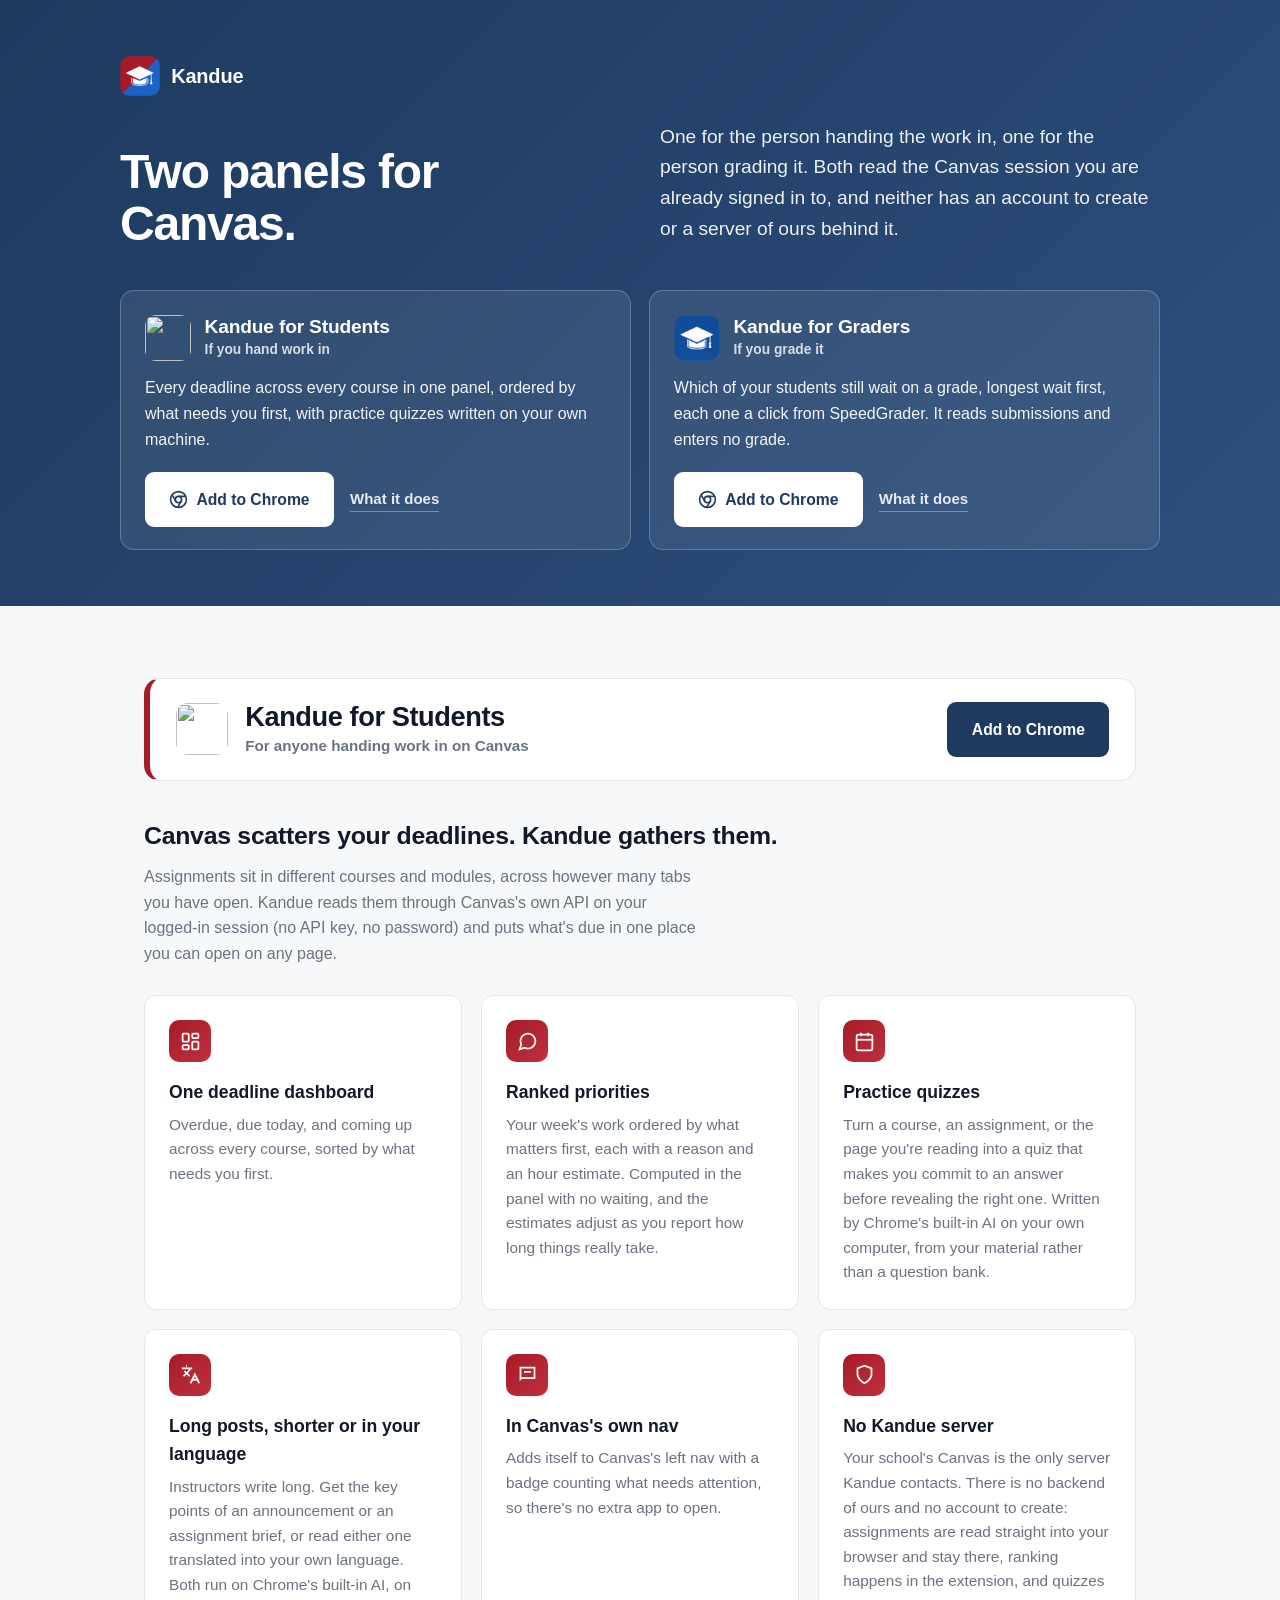
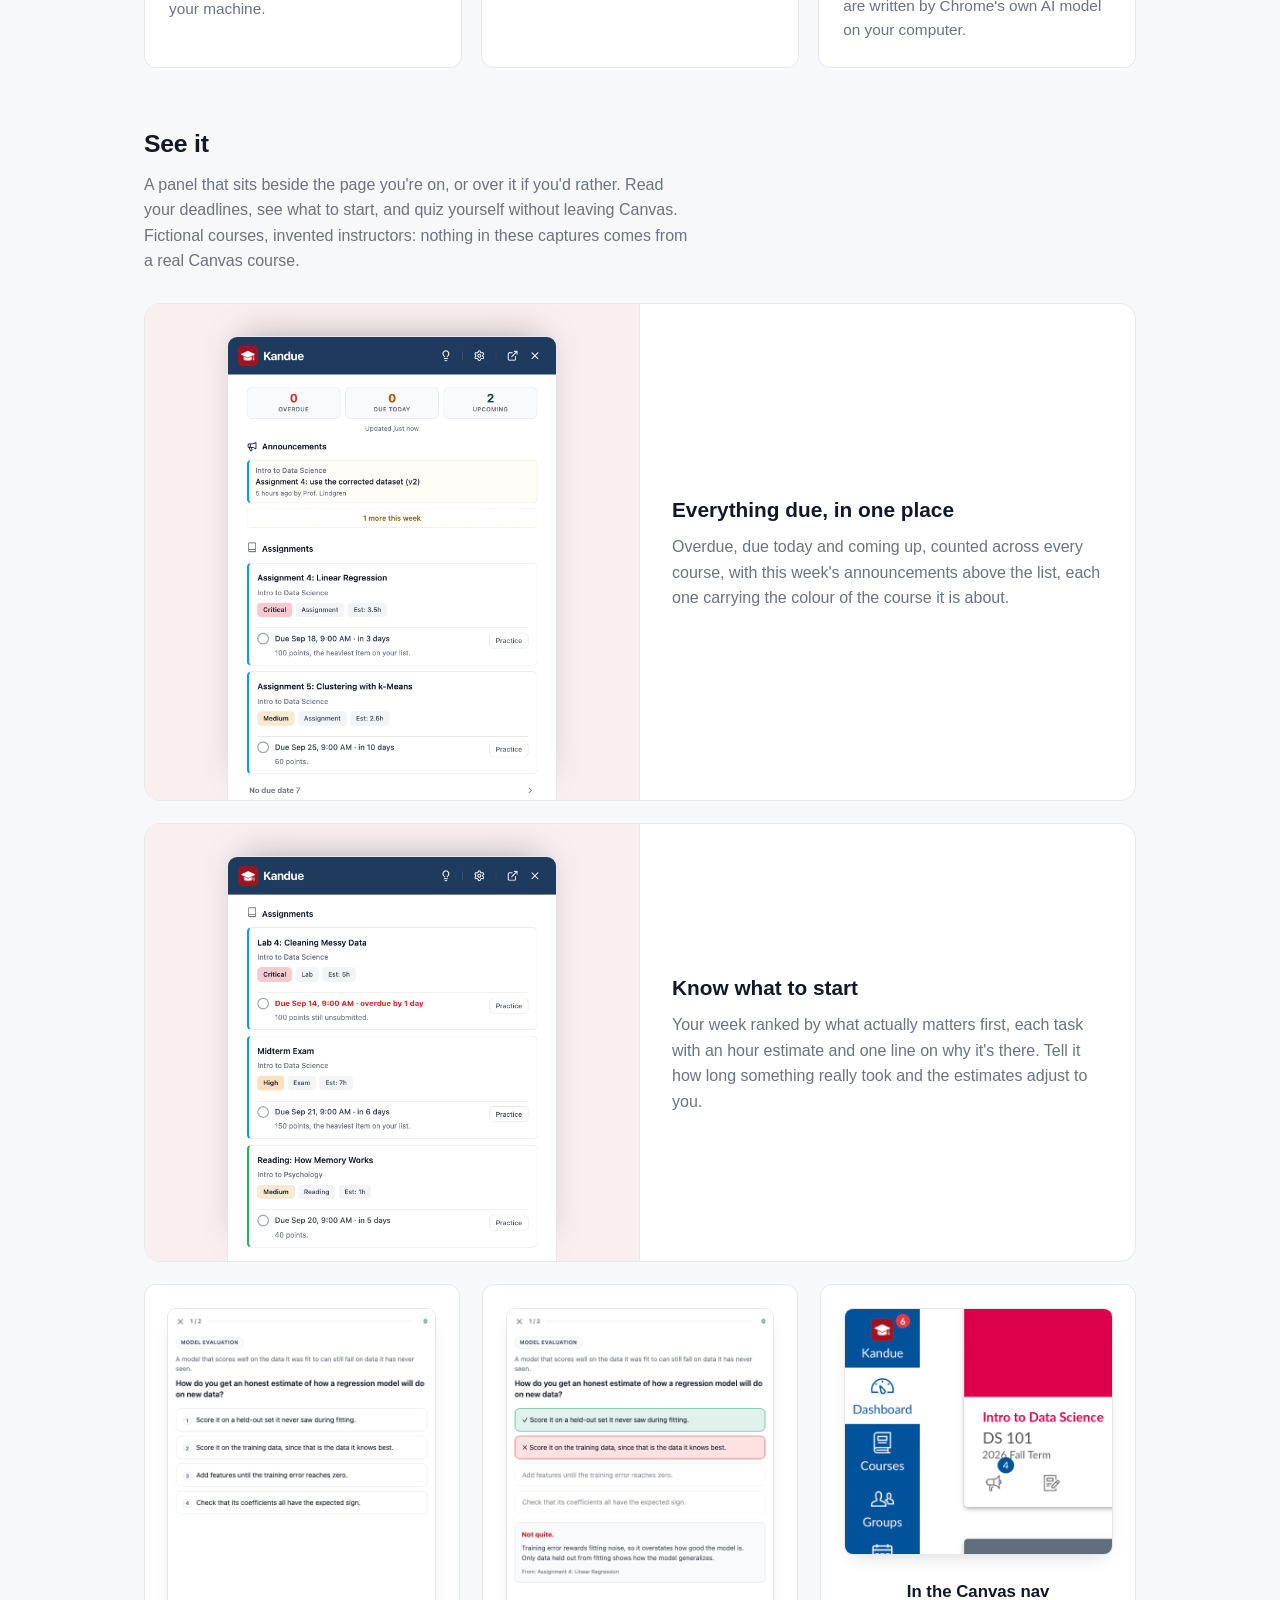
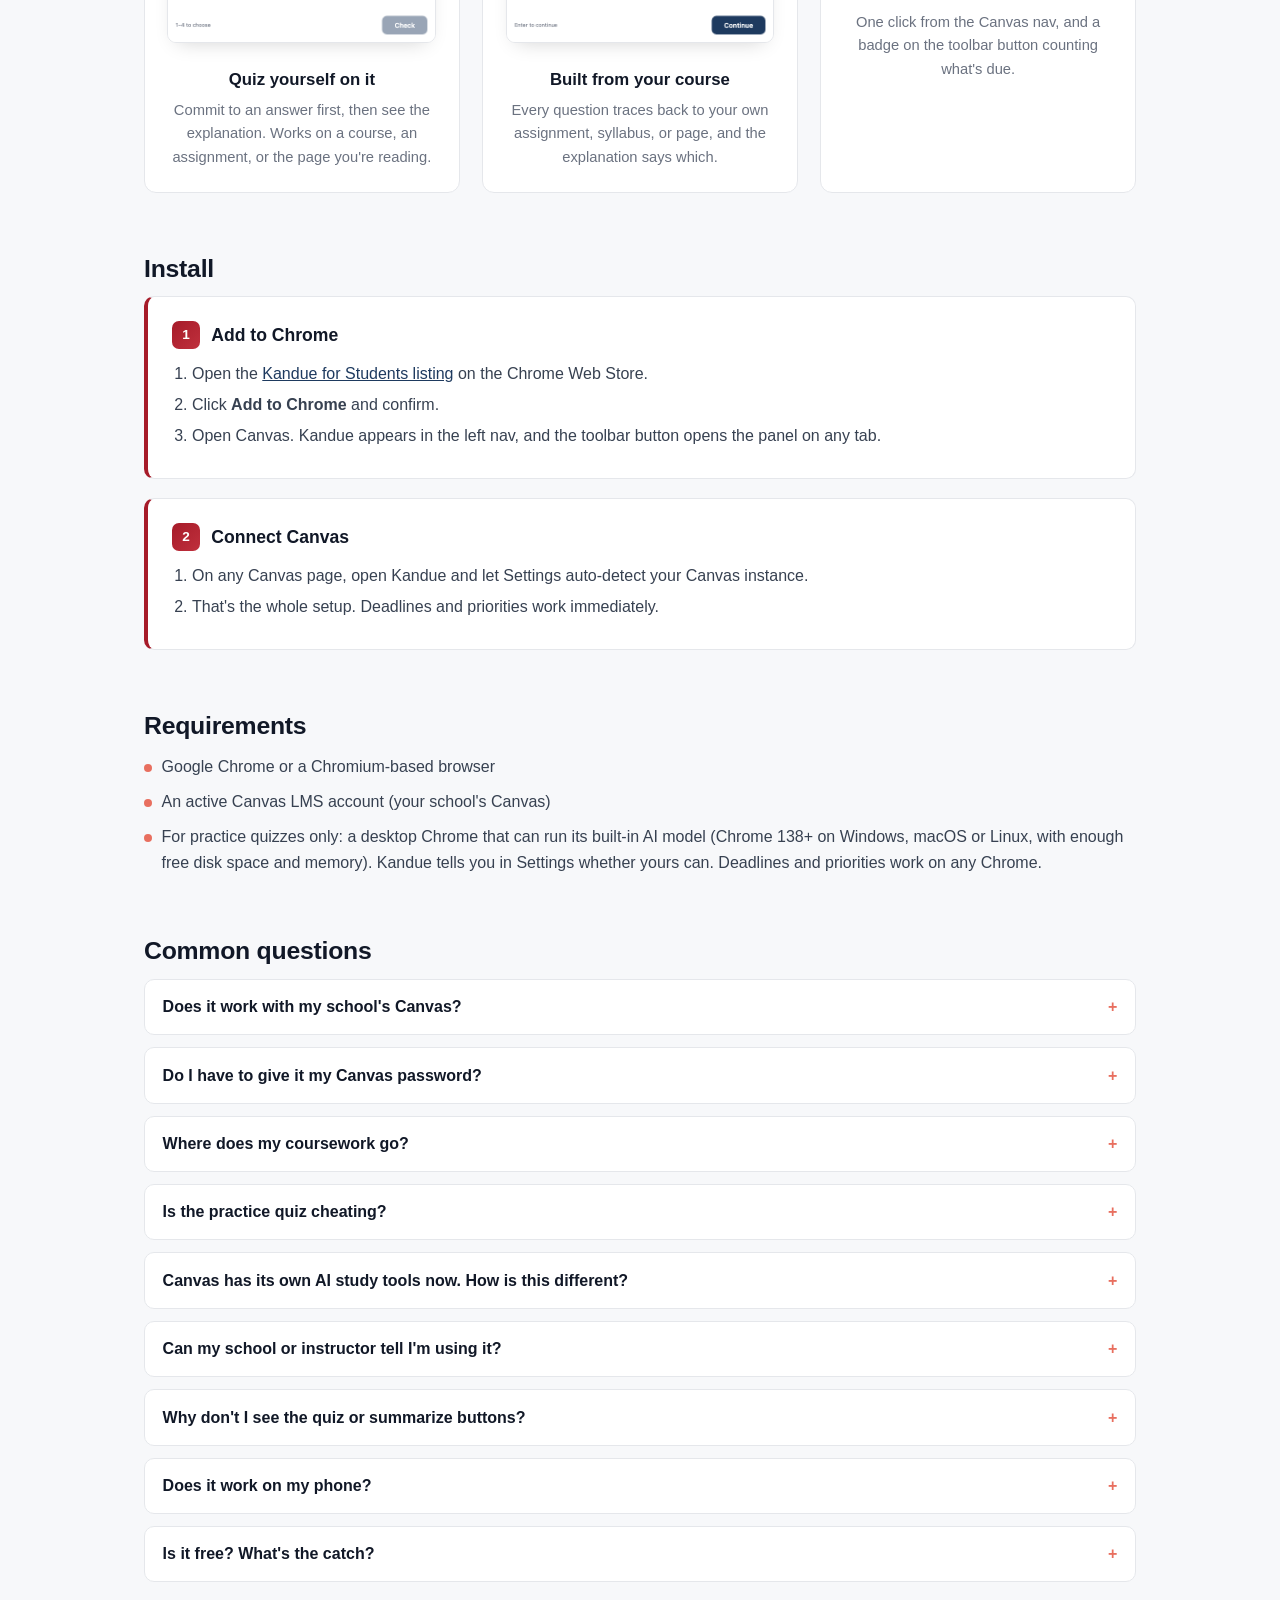
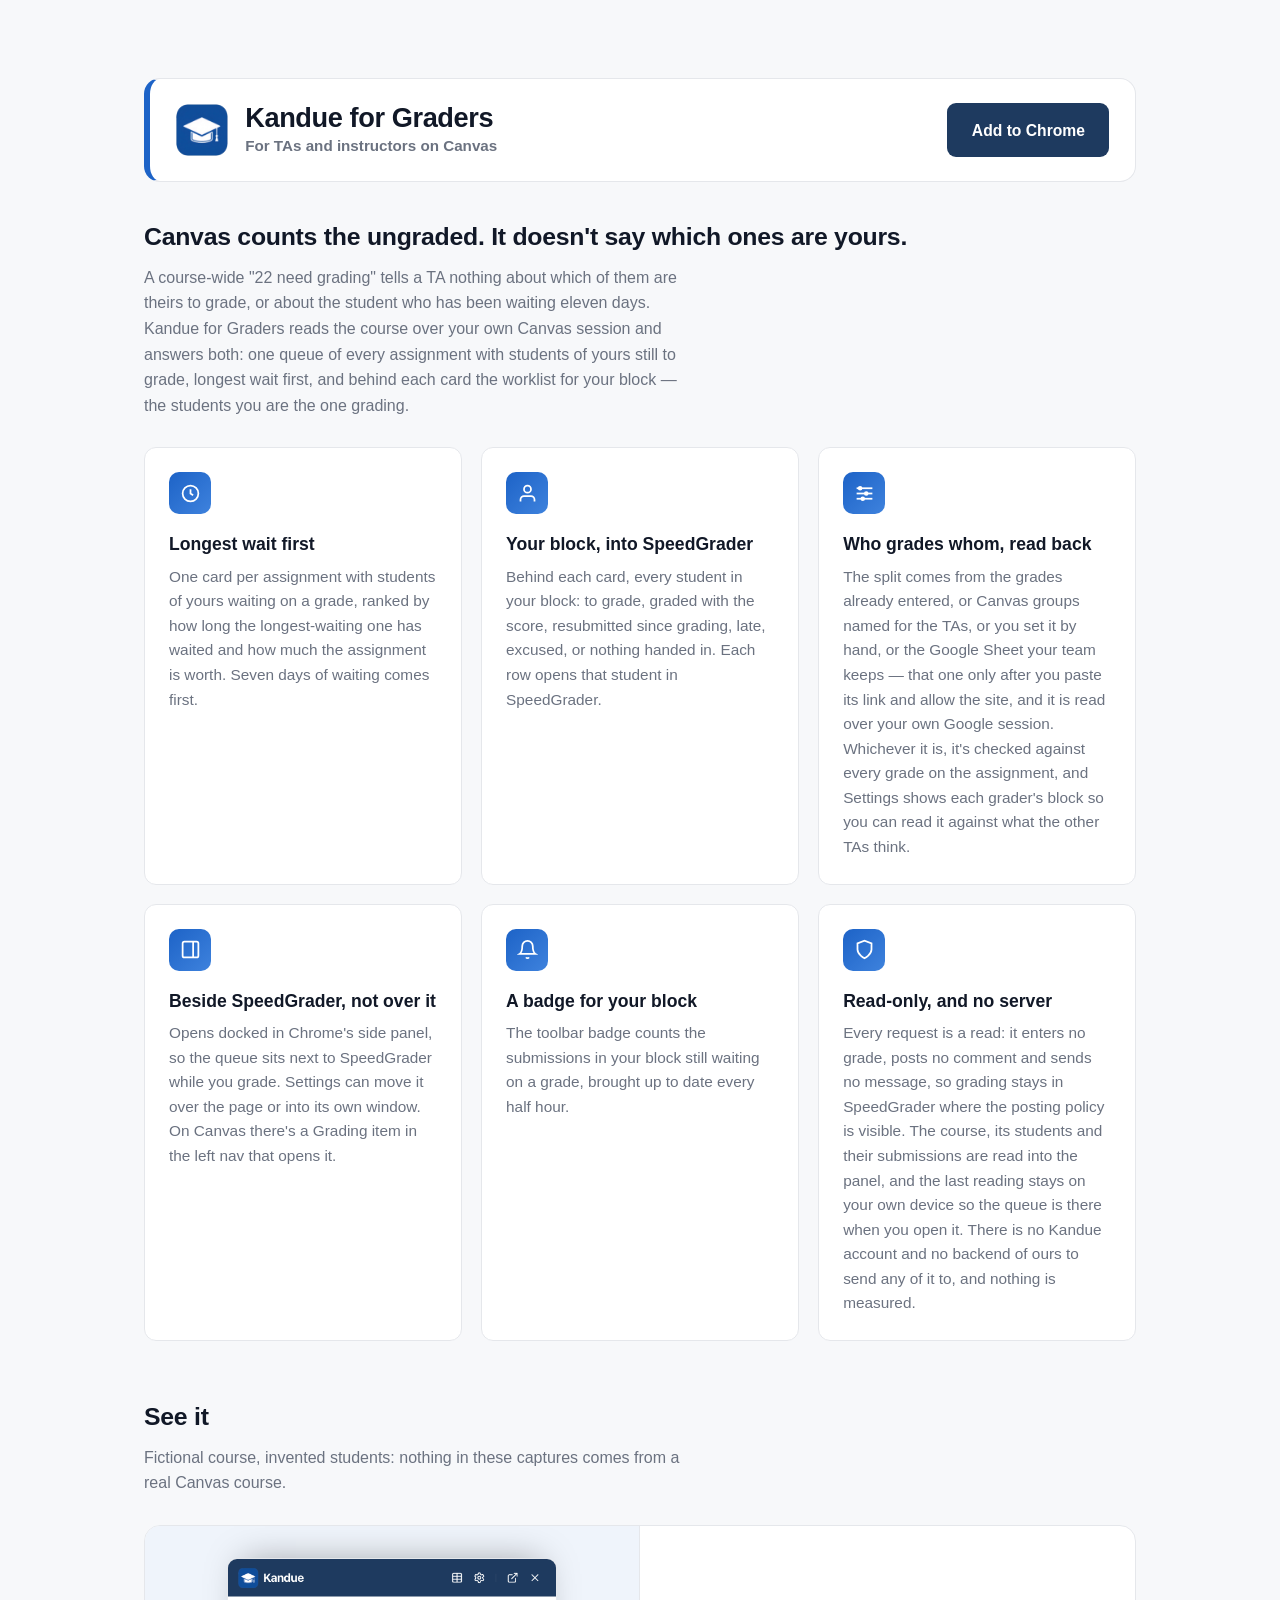
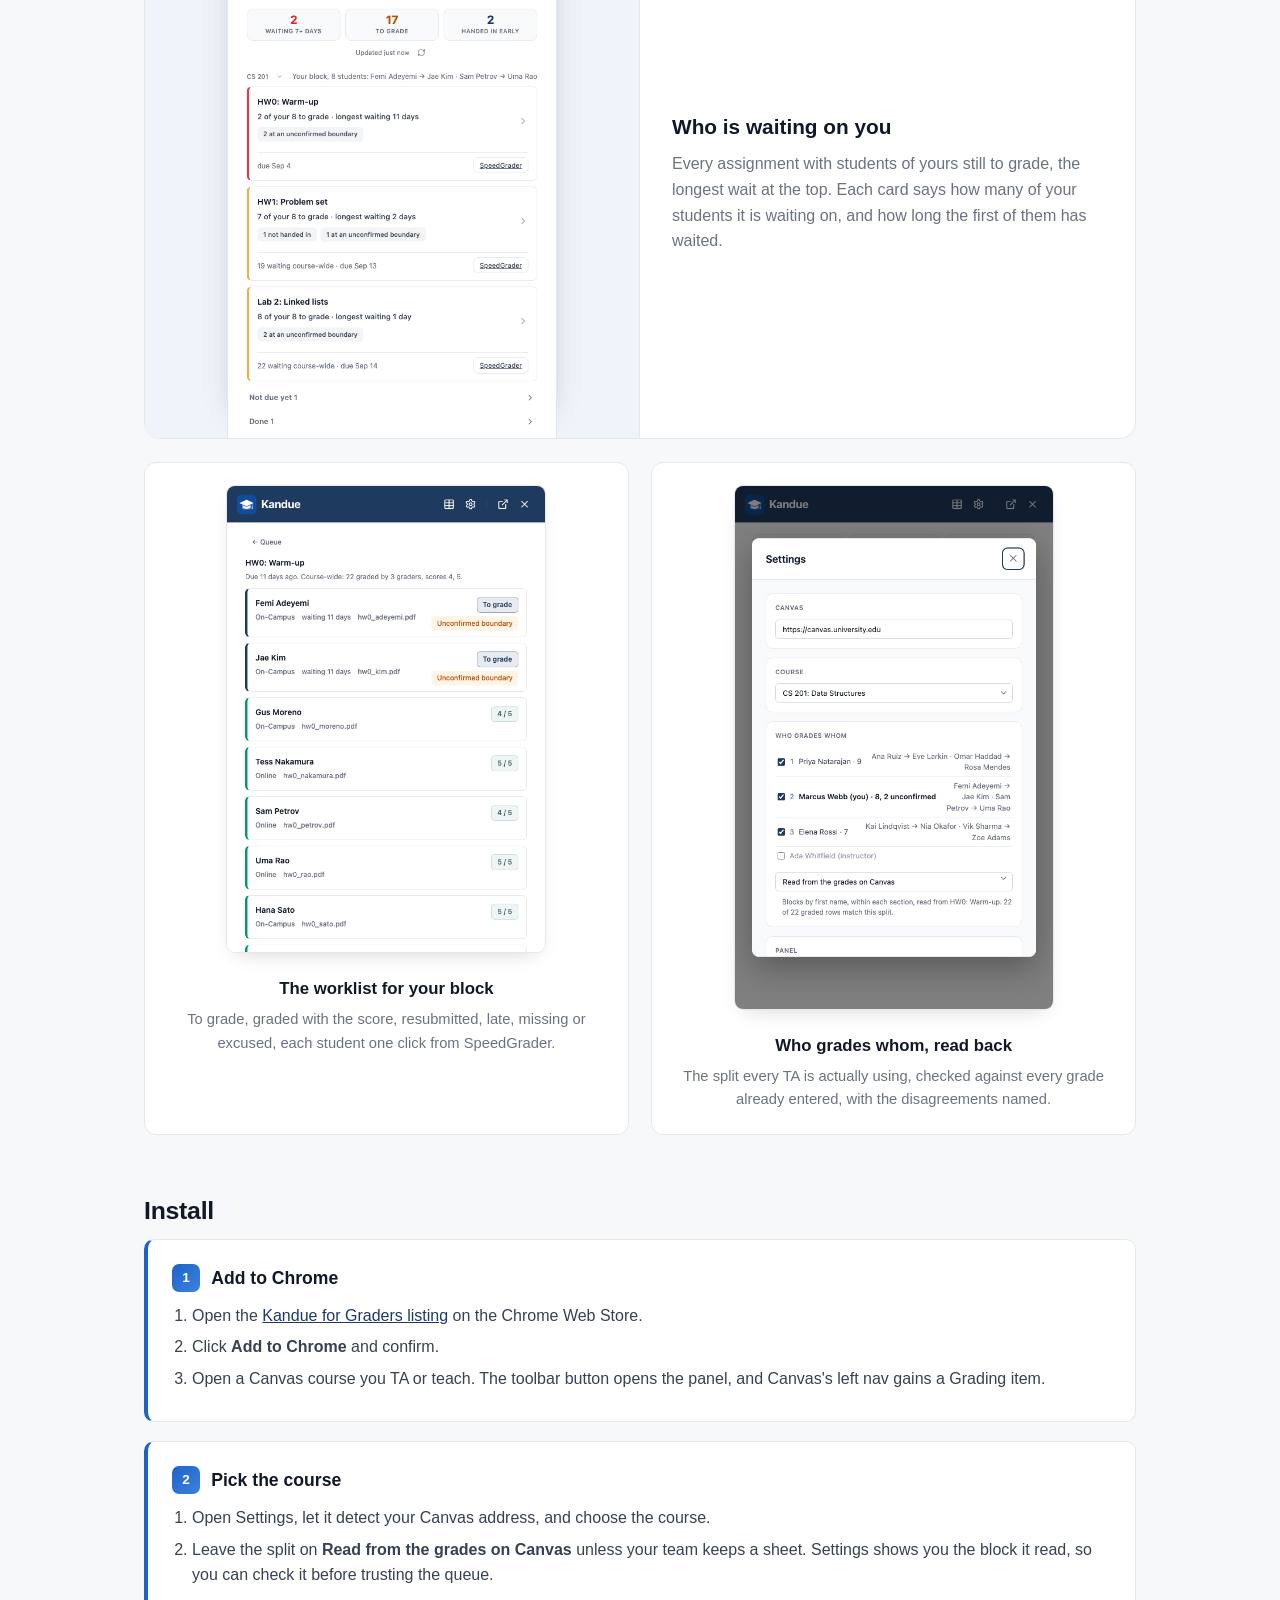
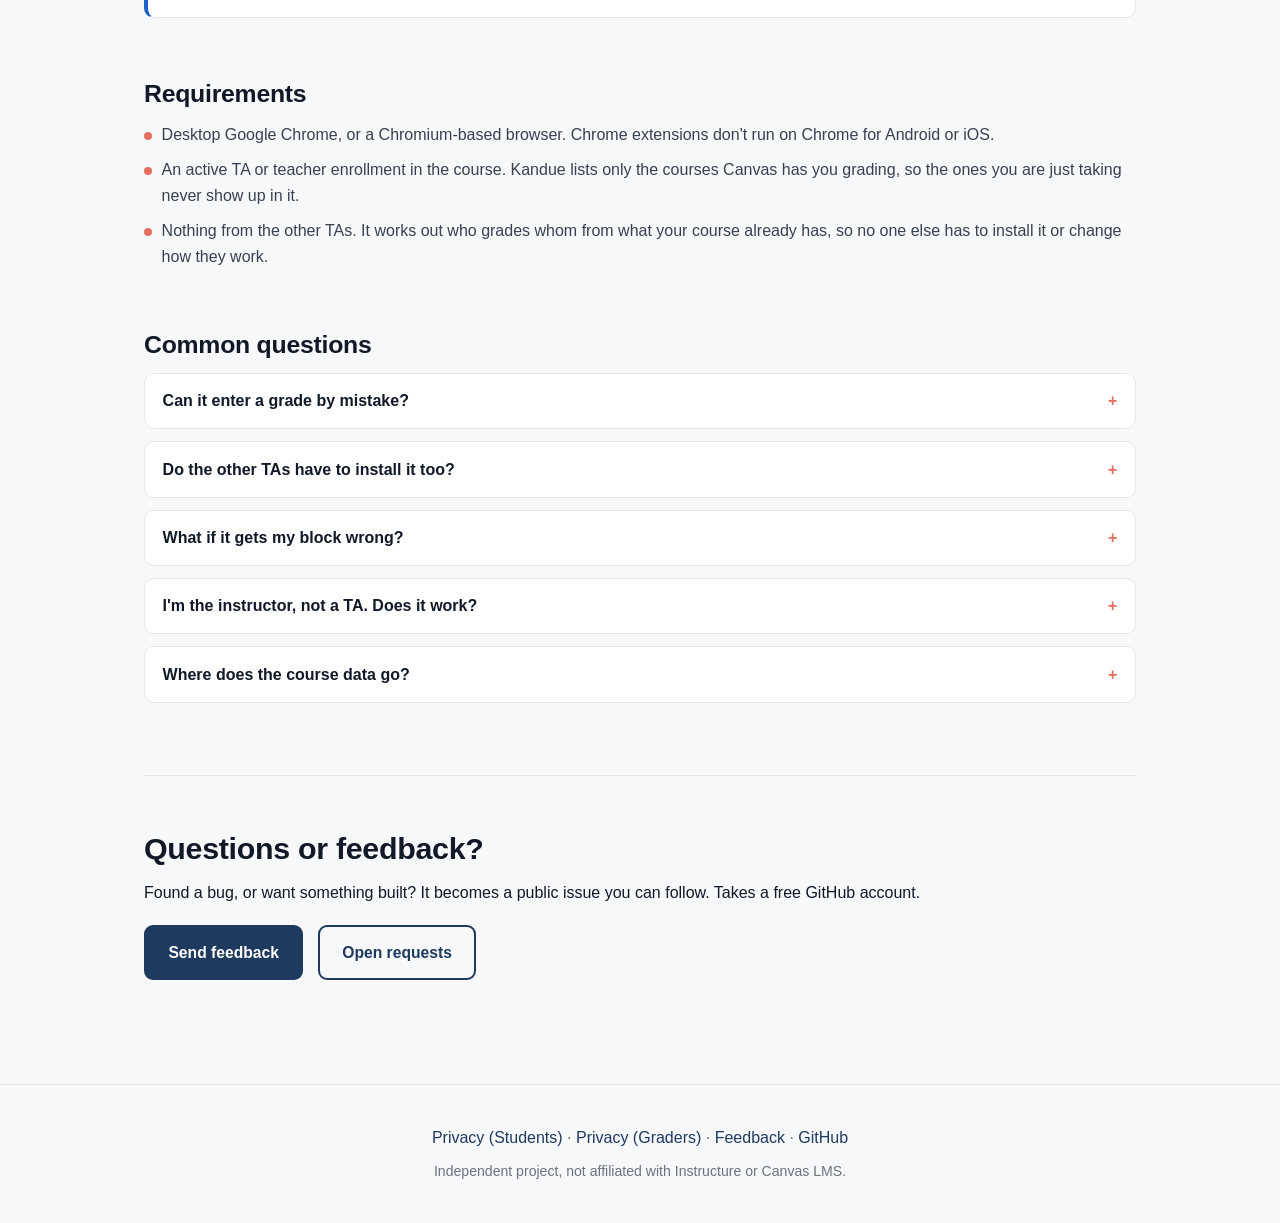
==== commit 90362beb: "The split shot says "match this split", and the alt says so too Regenerated at the graders tree's cu" ====
--- a/docs/index.html
+++ b/docs/index.html
@@ -556,7 +556,7 @@
                         <p>To grade, graded with the score, resubmitted, late, missing or excused, each student one click from SpeedGrader.</p>
                     </div>
                     <div class="shot">
-                        <img src="ss-grading-split.png?v=1" width="560" height="920" alt="Kandue for Graders settings showing who grades whom: three TAs with their student ranges, the signed-in grader's own block in bold, and a note that 22 of 22 graded rows agree" loading="lazy" decoding="async">
+                        <img src="ss-grading-split.png?v=2" width="560" height="920" alt="Kandue for Graders settings showing who grades whom: three TAs with their student ranges, the signed-in grader's own block in bold, and a note that 22 of 22 graded rows match this split" loading="lazy" decoding="async">
                         <h4>Who grades whom, read back</h4>
                         <p>The split every TA is actually using, checked against every grade already entered, with the disagreements named.</p>
                     </div>
